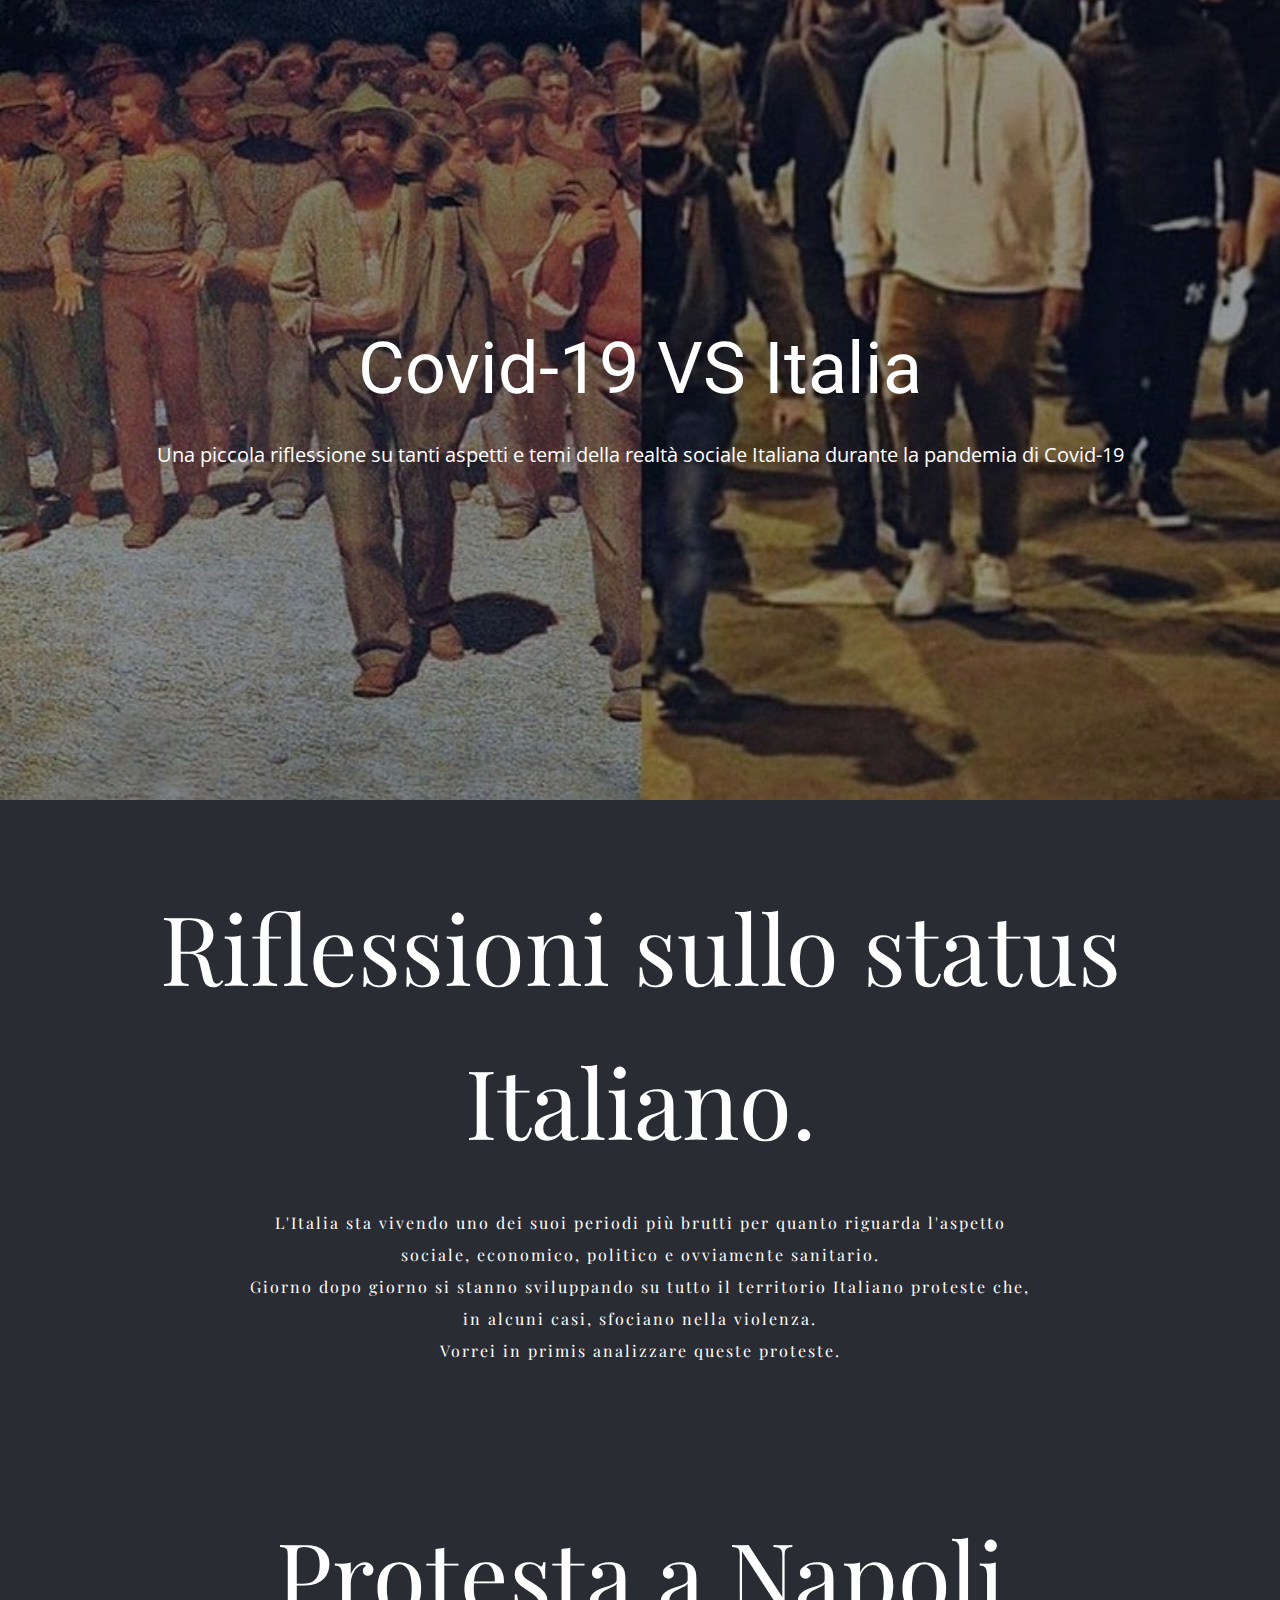
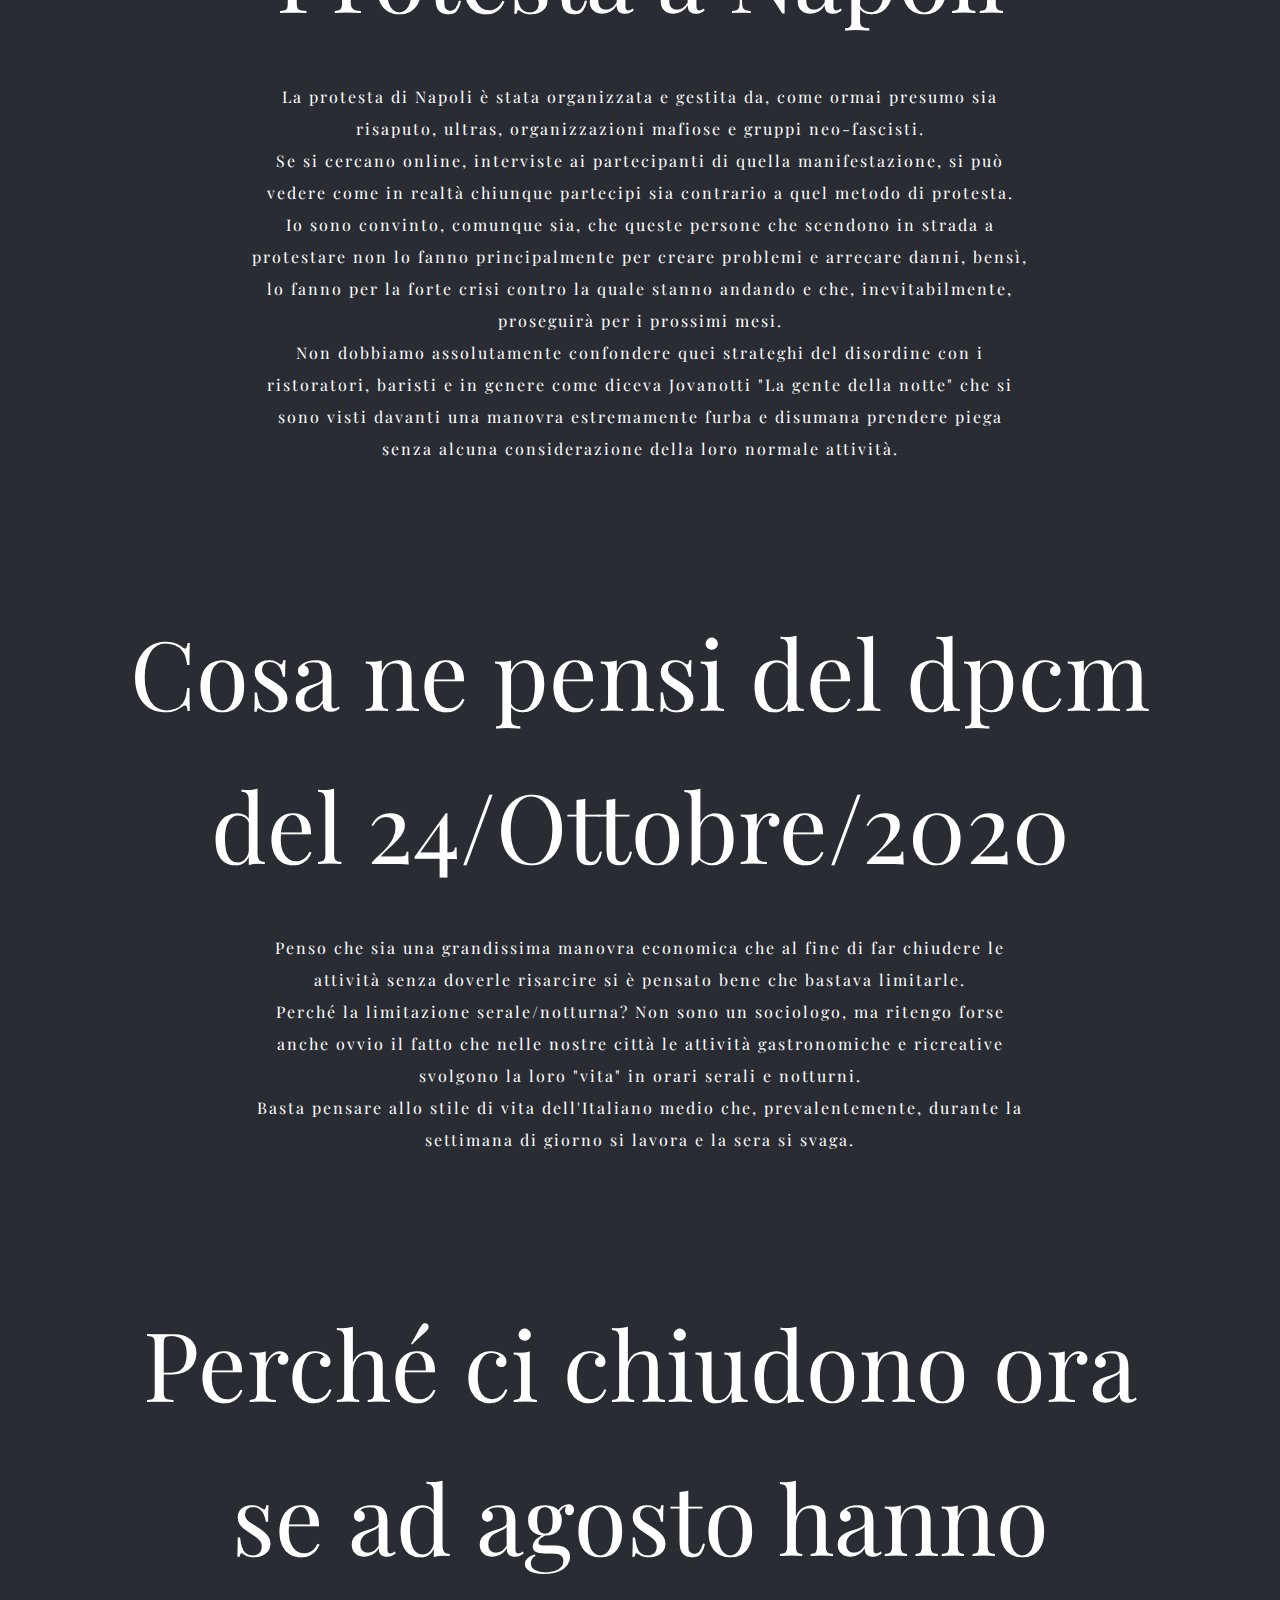
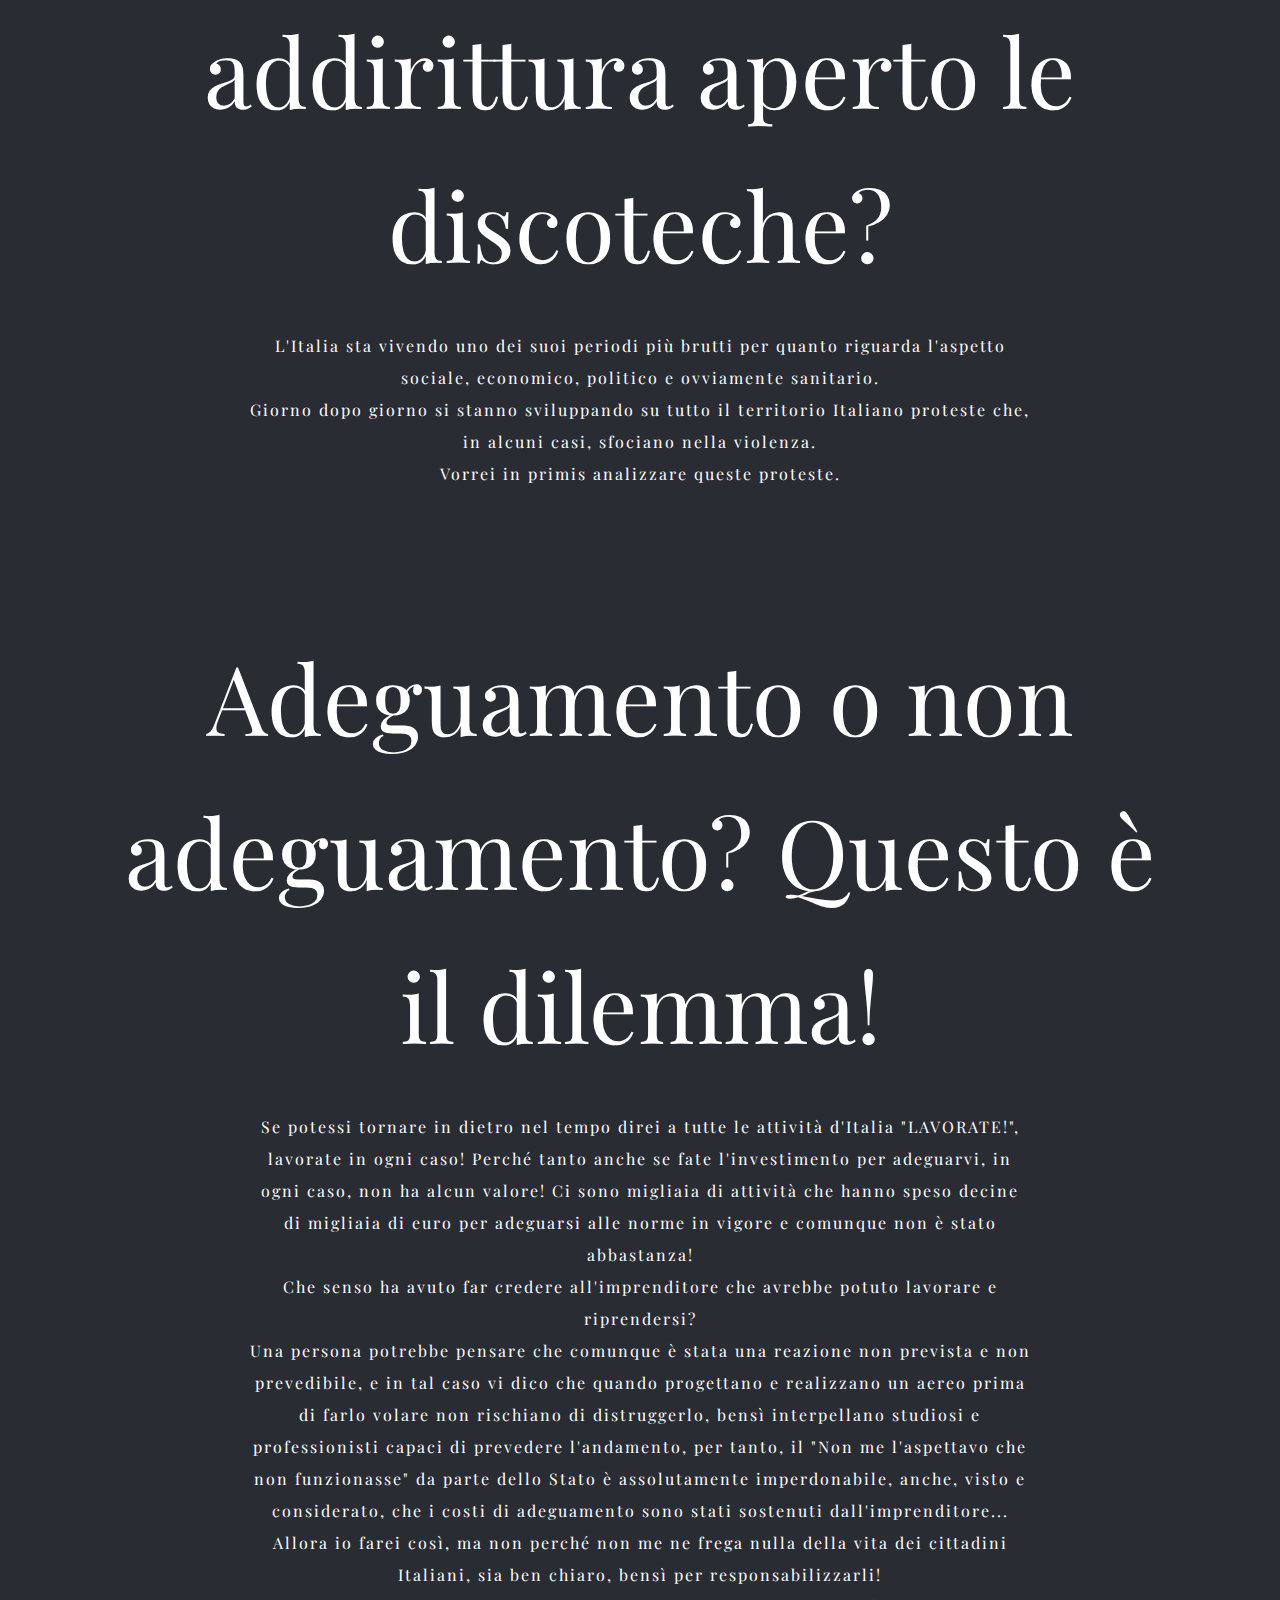
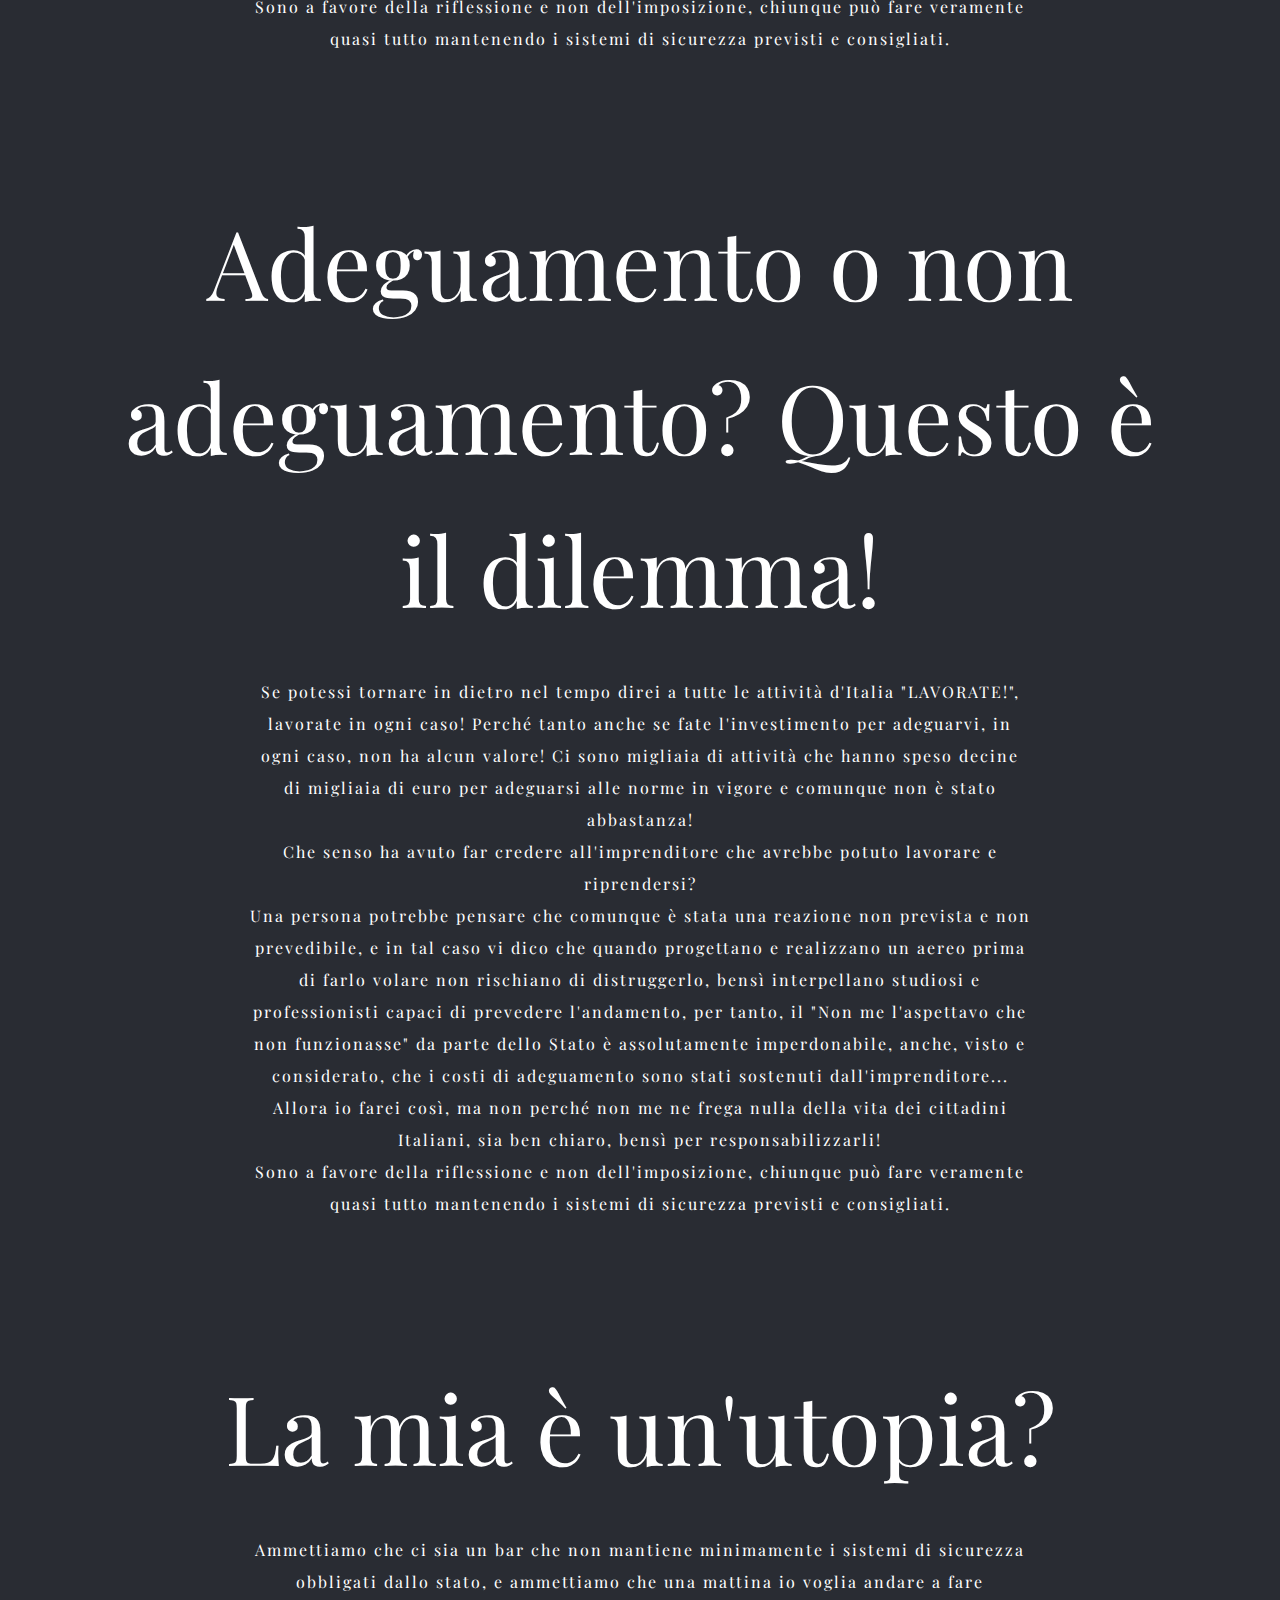
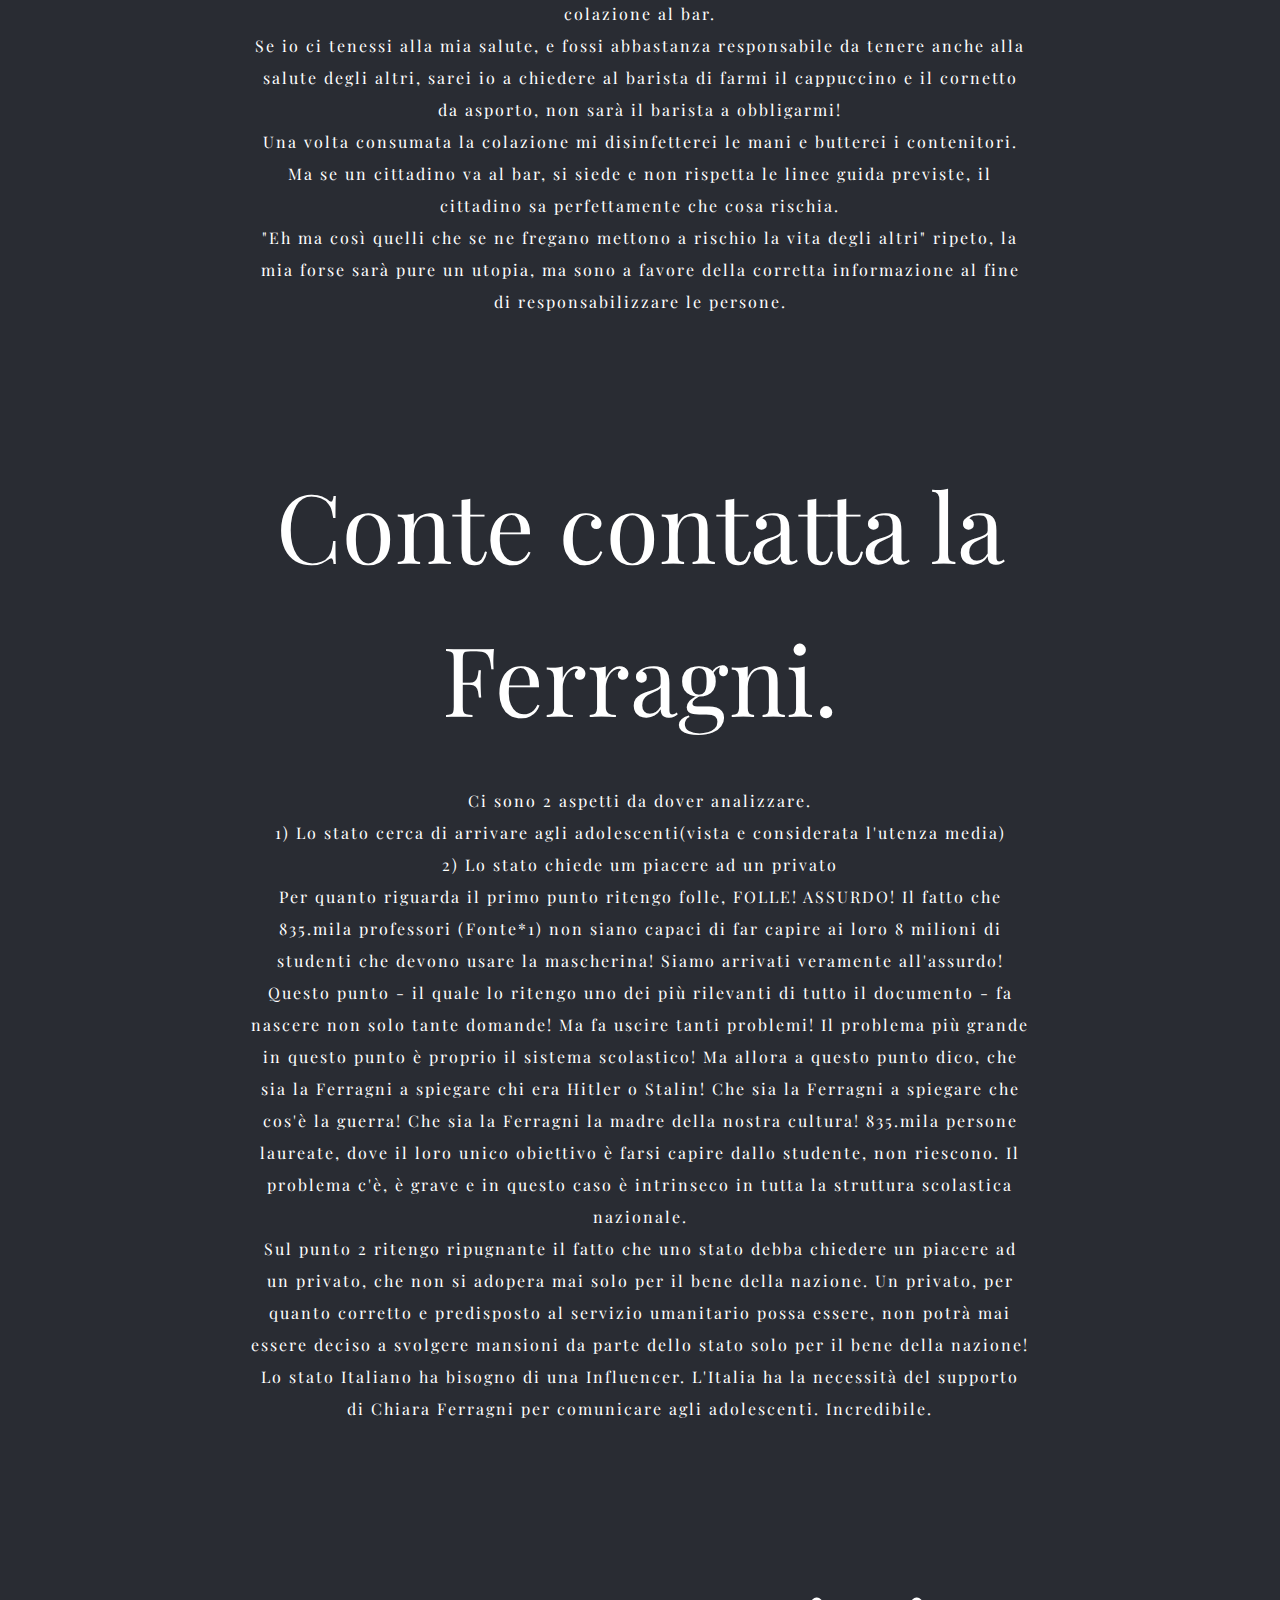
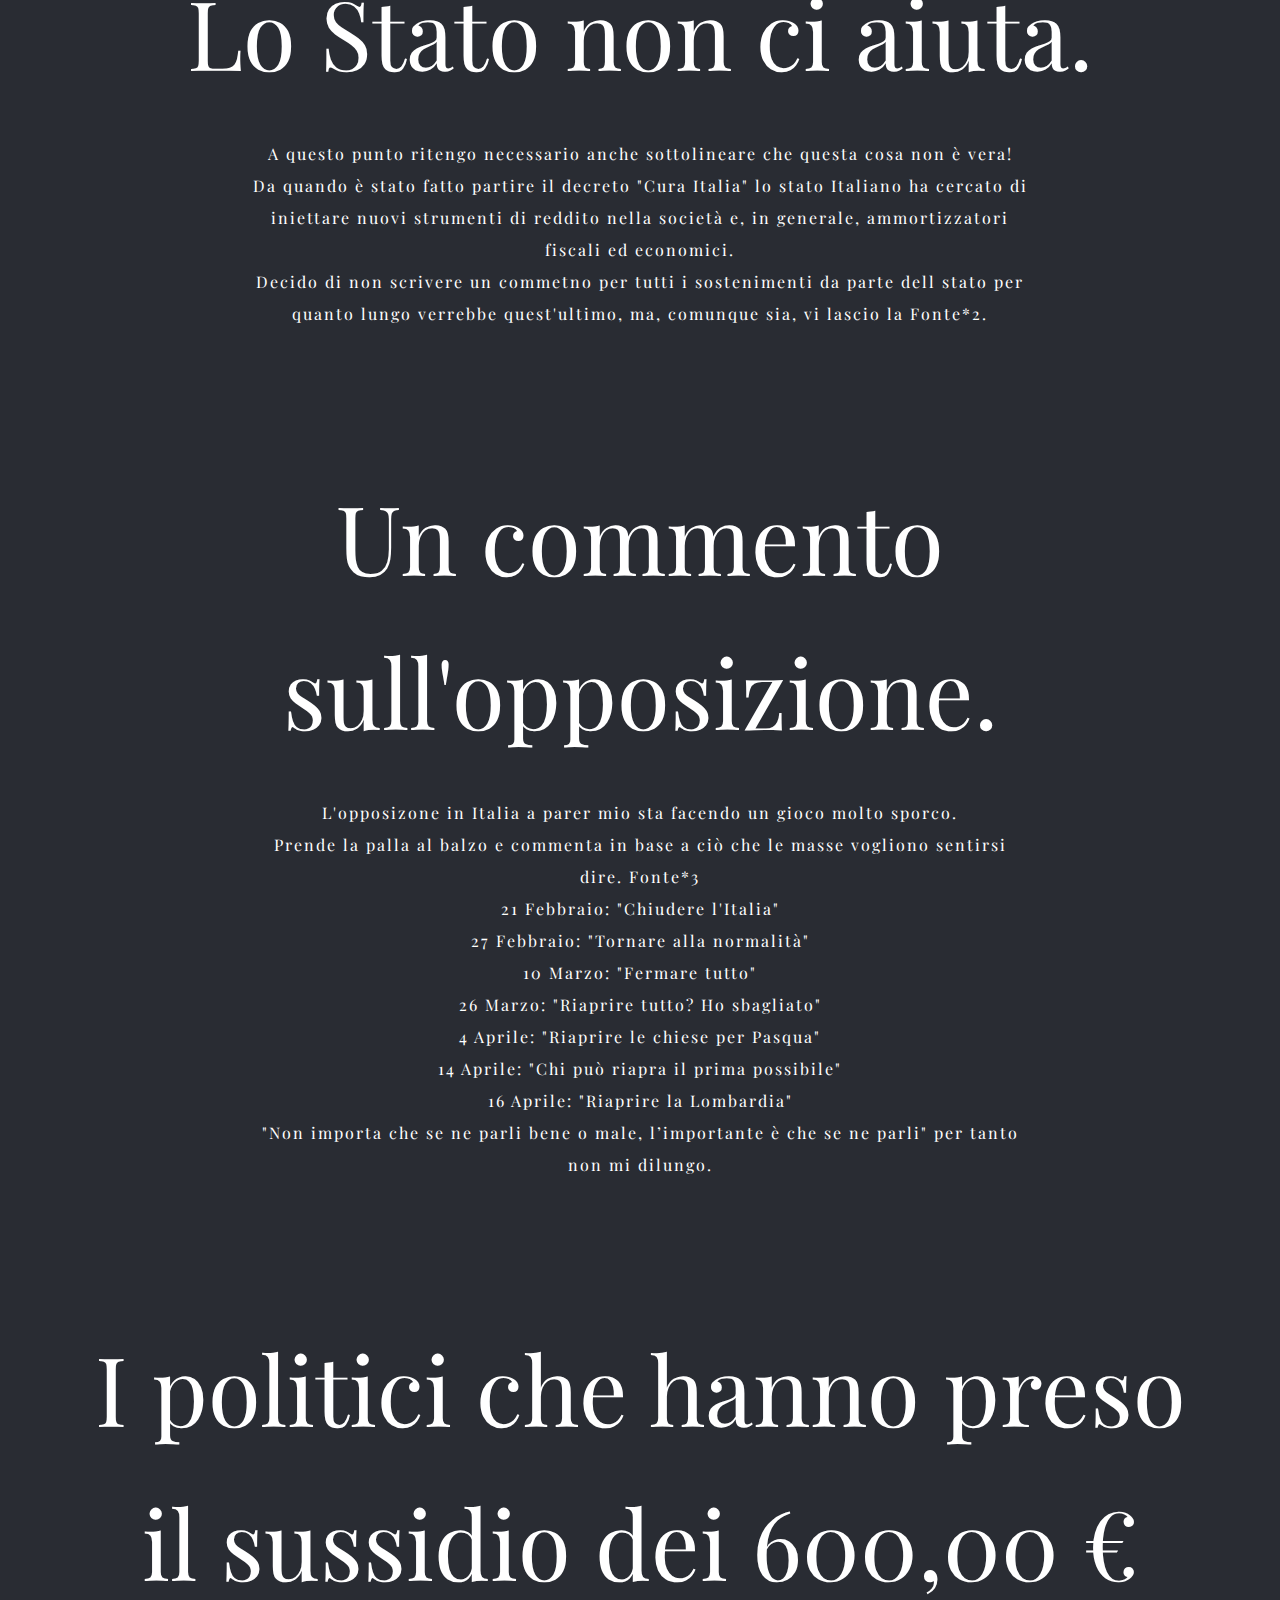
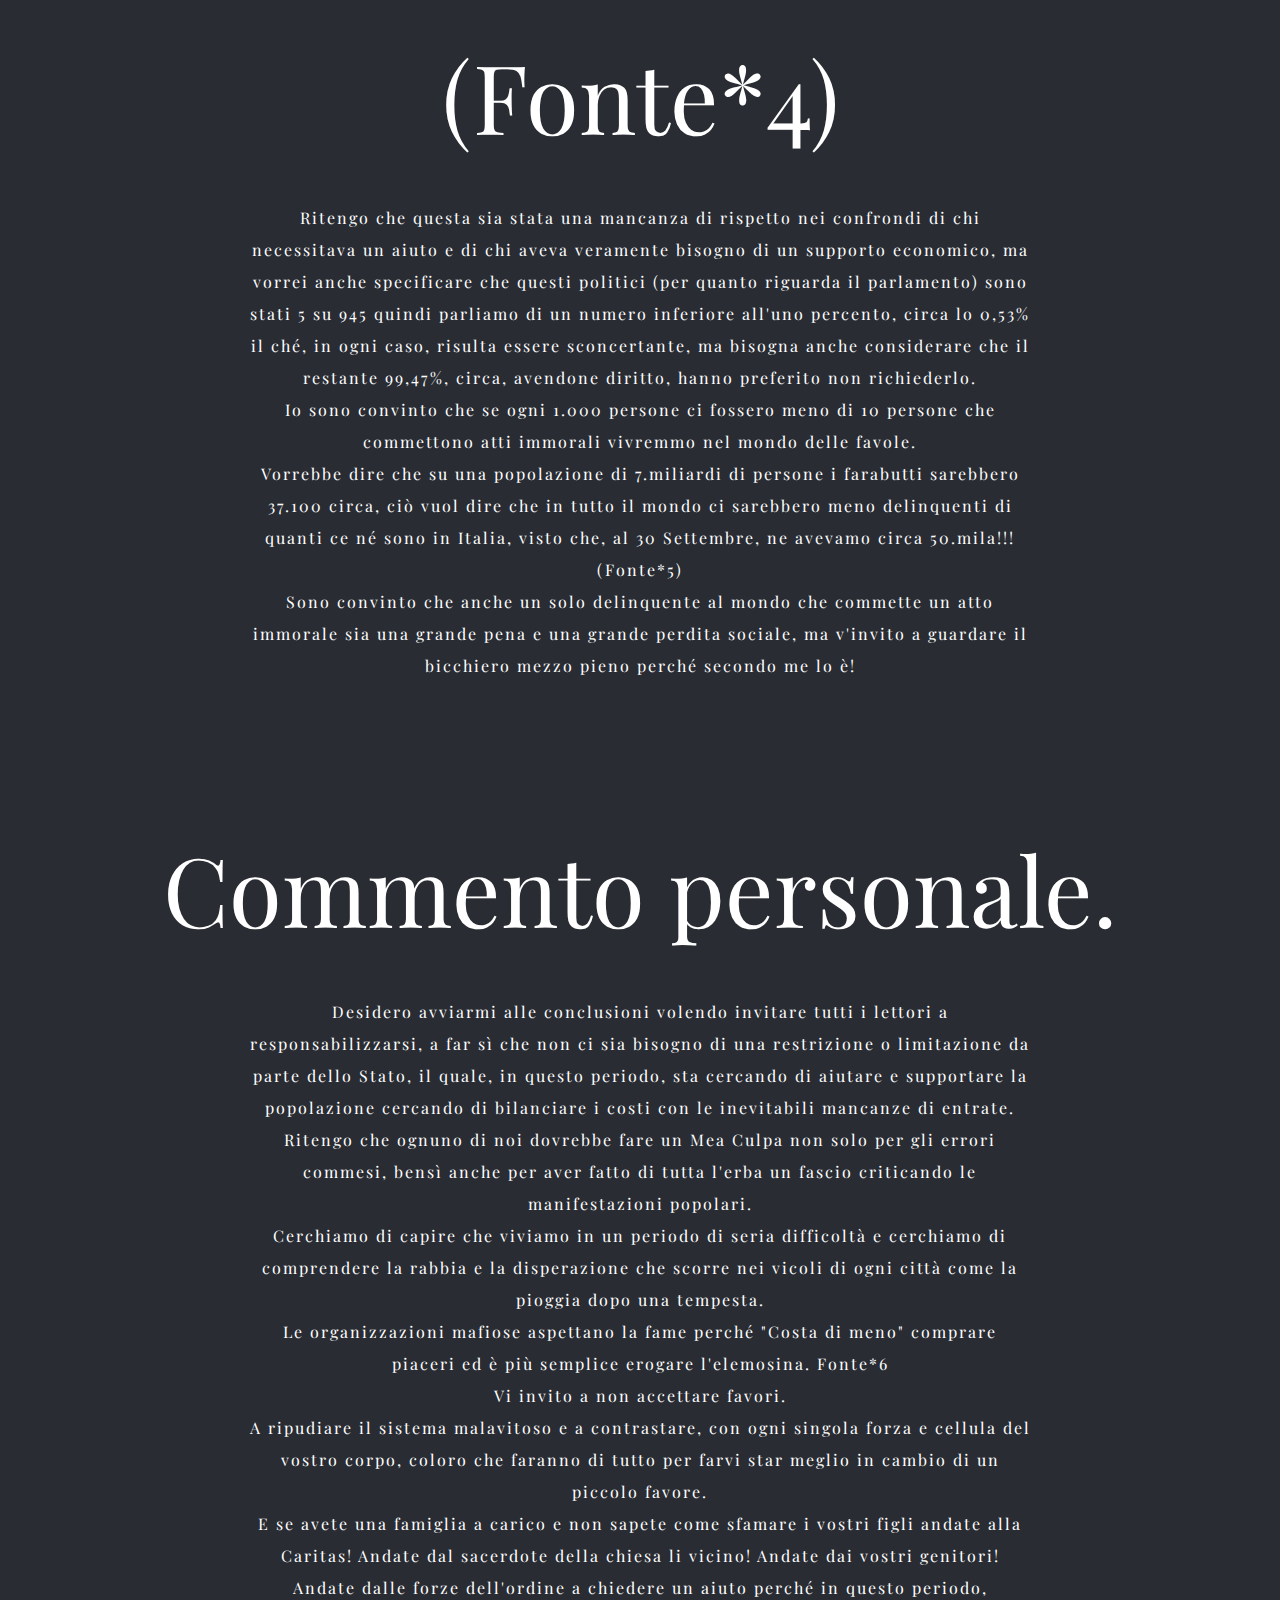
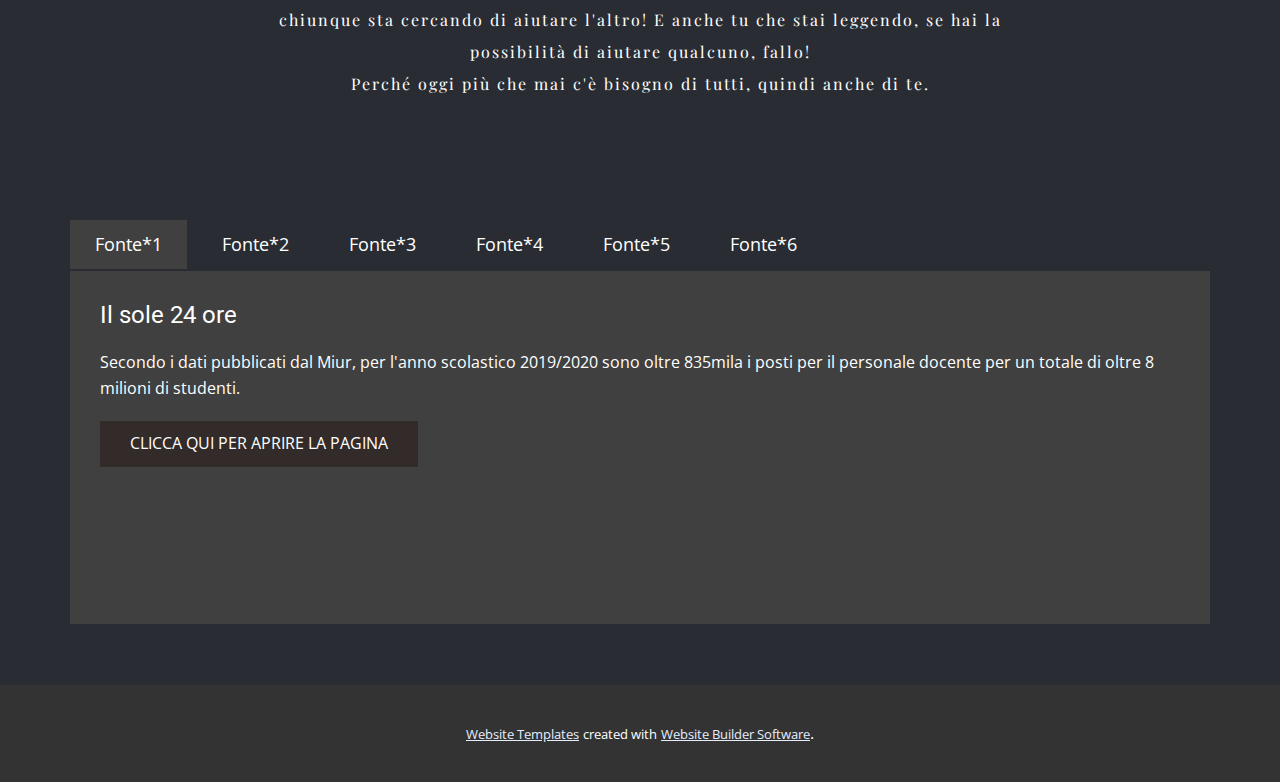
==== Covid-19-vs-Italia.html @ 221c2077 "Add files via upload" ====
<!DOCTYPE html>
<html style="font-size: 16px;">
  <head>
    <meta name="viewport" content="width=device-width, initial-scale=1.0">
    <meta charset="utf-8">
    <meta name="keywords" content="covid-19, covid, coronavirus, de luca, 600€, società, stato, stato italiano, italia, covid italia, covid-19 italia, italia covid, italia covid 19, documento covid, documento covid 19, documento italiano, documento italiano covid, documento covid-19 ita">
    <meta name="description" content="L'Italia sta vivendo uno dei suoi periodi più brutti per quanto riguarda l'aspetto sociale, economico, politico e ovviamente sanitario.
Giorno dopo giorno si stanno sviluppando su tutto il territorio Italiano proteste che, in alcuni casi, sfociano nella violenza.">
    <meta name="page_type" content="np-template-header-footer-from-plugin">
    <title>Covid-19 vs Italia | Piccole riflessioni su temi importanti</title>
    <link rel="stylesheet" href="nicepage.css" media="screen">
<link rel="stylesheet" href="Covid-19-vs-Italia.css" media="screen">
    <script class="u-script" type="text/javascript" src="jquery-1.9.1.min.js" defer=""></script>
    <script class="u-script" type="text/javascript" src="nicepage.js" defer=""></script>
    <meta name="generator" content="Nicepage 2.28.6, nicepage.com">
    <link id="u-theme-google-font" rel="stylesheet" href="https://fonts.googleapis.com/css?family=Roboto:100,100i,300,300i,400,400i,500,500i,700,700i,900,900i|Open+Sans:300,300i,400,400i,600,600i,700,700i,800,800i">
    <link id="u-page-google-font" rel="stylesheet" href="https://fonts.googleapis.com/css?family=Playfair+Display:400,400i,700,700i,900,900i">
    
    
    
    
    
    
    
    
    
    
    
    
    
    
    
    <script type="application/ld+json">{
		"@context": "http://schema.org",
		"@type": "Organization",
		"name": "",
		"url": "index.html"
}</script>
    <meta property="og:title" content="Covid-19 vs Italia | Piccole riflessioni su temi importanti">
    <meta property="og:type" content="website">
    <meta property="og:description" content="L'Italia sta vivendo uno dei suoi periodi più brutti per quanto riguarda l'aspetto sociale, economico, politico e ovviamente sanitario.
Giorno dopo giorno si stanno sviluppando su tutto il territorio Italiano proteste che, in alcuni casi, sfociano nella violenza.">
    <meta name="theme-color" content="#0052f2">
    <link rel="canonical" href="index.html">
    <meta property="og:url" content="index.html">
  </head>
  <body class="u-body">
    <section class="u-align-center u-clearfix u-image u-shading u-section-1" src="" id="sec-de4f">
      <div class="u-clearfix u-sheet u-valign-middle u-sheet-1">
        <h1 class="u-text u-text-default u-title u-text-1">Covid-19 VS Italia</h1>
        <p class="u-large-text u-text u-text-default u-text-variant u-text-2">Una piccola riflessione su tanti aspetti e temi della realtà sociale Italiana durante la pandemia di Covid-19<br>
        </p>
      </div>
    </section>
    <section class="u-align-center u-clearfix u-palette-1-dark-3 u-section-2" id="carousel_9035">
      <div class="u-clearfix u-sheet u-valign-middle u-sheet-1">
        <blockquote class="u-border-none u-custom-font u-font-playfair-display u-text u-text-default u-text-1">Riflessioni sullo status Italiano.</blockquote>
        <p class="u-custom-font u-font-playfair-display u-text u-text-2">L'Italia sta vivendo uno dei suoi periodi più brutti per quanto riguarda l'aspetto sociale, economico, politico e ovviamente sanitario. <br>Giorno dopo giorno si stanno sviluppando su tutto il territorio Italiano proteste che, in alcuni casi, sfociano nella violenza. <br>Vorrei in primis analizzare queste proteste.
        </p>
      </div>
    </section>
    <section class="u-align-center u-clearfix u-palette-1-dark-3 u-section-3" id="carousel_cbd3">
      <div class="u-clearfix u-sheet u-valign-middle u-sheet-1">
        <blockquote class="u-border-none u-custom-font u-font-playfair-display u-text u-text-default u-text-1">Protesta a Napoli</blockquote>
        <p class="u-custom-font u-font-playfair-display u-text u-text-2">La protesta di Napoli è stata organizzata e gestita da, come ormai presumo sia risaputo, ultras, organizzazioni mafiose e gruppi neo-fascisti. <br>Se si cercano online, interviste ai partecipanti di quella manifestazione, si può vedere come in realtà chiunque partecipi sia contrario a quel metodo di protesta. <br>Io sono convinto, comunque sia, che queste persone che scendono in strada a protestare non lo fanno principalmente per creare problemi e arrecare danni, bensì, lo fanno per la forte crisi contro la quale stanno andando e che, inevitabilmente, proseguirà per i prossimi mesi. <br>Non dobbiamo assolutamente confondere quei strateghi del disordine con i ristoratori, baristi e in genere come diceva Jovanotti "La gente della notte" che si sono visti davanti una manovra estremamente furba e disumana prendere piega senza alcuna considerazione della loro normale attività.
        </p>
      </div>
    </section>
    <section class="u-align-center u-clearfix u-palette-1-dark-3 u-section-4" id="carousel_7990">
      <div class="u-clearfix u-sheet u-valign-middle u-sheet-1">
        <blockquote class="u-border-none u-custom-font u-font-playfair-display u-text u-text-default u-text-1">Cosa ne pensi del dpcm del 24/Ottobre/2020</blockquote>
        <p class="u-custom-font u-font-playfair-display u-text u-text-2">Penso che sia una grandissima manovra economica che al fine di far chiudere le attività senza doverle risarcire si è pensato bene che bastava limitarle. <br>Perché la limitazione serale/notturna? Non sono un sociologo, ma ritengo forse anche ovvio il fatto che nelle nostre città le attività gastronomiche e ricreative svolgono la loro "vita" in orari serali e notturni. <br>Basta pensare allo stile di vita dell'Italiano medio che, prevalentemente, durante la settimana di giorno si lavora e la sera si svaga.
        </p>
      </div>
    </section>
    <section class="u-align-center u-clearfix u-palette-1-dark-3 u-section-5" id="carousel_537c">
      <div class="u-clearfix u-sheet u-valign-middle u-sheet-1">
        <blockquote class="u-border-none u-custom-font u-font-playfair-display u-text u-text-default u-text-1">Perché ci chiudono ora se ad agosto hanno addirittura aperto le discoteche?</blockquote>
        <p class="u-custom-font u-font-playfair-display u-text u-text-2">L'Italia sta vivendo uno dei suoi periodi più brutti per quanto riguarda l'aspetto sociale, economico, politico e ovviamente sanitario. <br>Giorno dopo giorno si stanno sviluppando su tutto il territorio Italiano proteste che, in alcuni casi, sfociano nella violenza. <br>Vorrei in primis analizzare queste proteste.
        </p>
      </div>
    </section>
    <section class="u-align-center u-clearfix u-palette-1-dark-3 u-section-6" id="carousel_a5c9">
      <div class="u-clearfix u-sheet u-valign-middle u-sheet-1">
        <blockquote class="u-border-none u-custom-font u-font-playfair-display u-text u-text-default u-text-1">Adeguamento o non adeguamento? Questo è il dilemma!</blockquote>
        <p class="u-custom-font u-font-playfair-display u-text u-text-2">Se potessi tornare in dietro nel tempo direi a tutte le attività d'Italia "LAVORATE!", lavorate in ogni caso! Perché tanto anche se fate l'investimento per adeguarvi, in ogni caso, non ha alcun valore! Ci sono migliaia di attività che hanno speso decine di migliaia di euro per adeguarsi alle norme in vigore e comunque non è stato abbastanza! <br>Che senso ha avuto far credere all'imprenditore che avrebbe potuto lavorare e riprendersi? <br>Una persona potrebbe pensare che comunque è stata una reazione non prevista e non prevedibile, e in tal caso vi dico che quando progettano e realizzano un aereo prima di farlo volare non rischiano di distruggerlo, bensì interpellano studiosi e professionisti capaci di prevedere l'andamento, per tanto, il "Non me l'aspettavo che non funzionasse" da parte dello Stato è assolutamente imperdonabile, anche, visto e considerato, che i costi di adeguamento sono stati sostenuti dall'imprenditore... <br>Allora io farei così, ma non perché non me ne frega nulla della vita dei cittadini Italiani, sia ben chiaro, bensì per responsabilizzarli! <br>Sono a favore della riflessione e non dell'imposizione, chiunque può fare veramente quasi tutto mantenendo i sistemi di sicurezza previsti e consigliati.
        </p>
      </div>
    </section>
    <section class="u-align-center u-clearfix u-palette-1-dark-3 u-section-7" id="carousel_2989">
      <div class="u-clearfix u-sheet u-valign-middle u-sheet-1">
        <blockquote class="u-border-none u-custom-font u-font-playfair-display u-text u-text-default u-text-1">Adeguamento o non adeguamento? Questo è il dilemma!</blockquote>
        <p class="u-custom-font u-font-playfair-display u-text u-text-2">Se potessi tornare in dietro nel tempo direi a tutte le attività d'Italia "LAVORATE!", lavorate in ogni caso! Perché tanto anche se fate l'investimento per adeguarvi, in ogni caso, non ha alcun valore! Ci sono migliaia di attività che hanno speso decine di migliaia di euro per adeguarsi alle norme in vigore e comunque non è stato abbastanza! <br>Che senso ha avuto far credere all'imprenditore che avrebbe potuto lavorare e riprendersi? <br>Una persona potrebbe pensare che comunque è stata una reazione non prevista e non prevedibile, e in tal caso vi dico che quando progettano e realizzano un aereo prima di farlo volare non rischiano di distruggerlo, bensì interpellano studiosi e professionisti capaci di prevedere l'andamento, per tanto, il "Non me l'aspettavo che non funzionasse" da parte dello Stato è assolutamente imperdonabile, anche, visto e considerato, che i costi di adeguamento sono stati sostenuti dall'imprenditore... <br>Allora io farei così, ma non perché non me ne frega nulla della vita dei cittadini Italiani, sia ben chiaro, bensì per responsabilizzarli! <br>Sono a favore della riflessione e non dell'imposizione, chiunque può fare veramente quasi tutto mantenendo i sistemi di sicurezza previsti e consigliati.
        </p>
      </div>
    </section>
    <section class="u-align-center u-clearfix u-palette-1-dark-3 u-section-8" id="carousel_55fd">
      <div class="u-clearfix u-sheet u-valign-middle u-sheet-1">
        <blockquote class="u-border-none u-custom-font u-font-playfair-display u-text u-text-default u-text-1">La mia è un'utopia?</blockquote>
        <p class="u-custom-font u-font-playfair-display u-text u-text-2">Ammettiamo che ci sia un bar che non mantiene minimamente i sistemi di sicurezza obbligati dallo stato, e ammettiamo che una mattina io voglia andare a fare colazione al bar. <br>Se io ci tenessi alla mia salute, e fossi abbastanza responsabile da tenere anche alla salute degli altri, sarei io a chiedere al barista di farmi il cappuccino e il cornetto da asporto, non sarà il barista a obbligarmi! <br>Una volta consumata la colazione mi disinfetterei le mani e butterei i contenitori. <br>Ma se un cittadino va al bar, si siede e non rispetta le linee guida previste, il cittadino sa perfettamente che cosa rischia. <br>"Eh ma così quelli che se ne fregano mettono a rischio la vita degli altri" ripeto, la mia forse sarà pure un utopia, ma sono a favore della corretta informazione al fine di responsabilizzare le persone.
        </p>
      </div>
    </section>
    <section class="u-align-center u-clearfix u-palette-1-dark-3 u-section-9" id="carousel_d070">
      <div class="u-clearfix u-sheet u-valign-middle u-sheet-1">
        <blockquote class="u-border-none u-custom-font u-font-playfair-display u-text u-text-default u-text-1">Conte contatta la Ferragni.</blockquote>
        <p class="u-custom-font u-font-playfair-display u-text u-text-2">Ci sono 2 aspetti da dover analizzare. <br>1) Lo stato cerca di arrivare agli adolescenti(vista e considerata l'utenza media) <br>2) Lo stato chiede um piacere ad un privato <br>Per quanto riguarda il primo punto ritengo folle, FOLLE! ASSURDO! Il fatto che 835.mila professori (Fonte*1) non siano capaci di far capire ai loro 8 milioni di studenti che devono usare la mascherina! Siamo arrivati veramente all'assurdo! Questo punto - il quale lo ritengo uno dei più rilevanti di tutto il documento - fa nascere non solo tante domande! Ma fa uscire tanti problemi! Il problema più grande in questo punto è proprio il sistema scolastico! Ma allora a questo punto dico, che sia la Ferragni a spiegare chi era Hitler o Stalin! Che sia la Ferragni a spiegare che cos'è la guerra! Che sia la Ferragni la madre della nostra cultura! 835.mila persone laureate, dove il loro unico obiettivo è farsi capire dallo studente, non riescono. Il problema c'è, è grave e in questo caso è intrinseco in tutta la struttura scolastica nazionale. <br>Sul punto 2 ritengo ripugnante il fatto che uno stato debba chiedere un piacere ad un privato, che non si adopera mai solo per il bene della nazione. Un privato, per quanto corretto e predisposto al servizio umanitario possa essere, non potrà mai essere deciso a svolgere mansioni da parte dello stato solo per il bene della nazione! Lo stato Italiano ha bisogno di una Influencer. L'Italia ha la necessità del supporto di Chiara Ferragni per comunicare agli adolescenti. Incredibile.
        </p>
      </div>
    </section>
    <section class="u-align-center u-clearfix u-palette-1-dark-3 u-section-10" id="carousel_55f5">
      <div class="u-clearfix u-sheet u-valign-middle u-sheet-1">
        <blockquote class="u-border-none u-custom-font u-font-playfair-display u-text u-text-default u-text-1">Lo Stato non ci aiuta.</blockquote>
        <p class="u-custom-font u-font-playfair-display u-text u-text-2">A questo punto ritengo necessario anche sottolineare che questa cosa non è vera! <br>Da quando è stato fatto partire il decreto "Cura Italia" lo stato Italiano ha cercato di iniettare nuovi strumenti di reddito nella società e, in generale, ammortizzatori fiscali ed economici. <br>Decido di non scrivere un commetno per tutti i sostenimenti da parte dell stato per quanto lungo verrebbe quest'ultimo, ma, comunque sia, vi lascio la Fonte*2.
        </p>
      </div>
    </section>
    <section class="u-align-center u-clearfix u-palette-1-dark-3 u-section-11" id="carousel_1a1d">
      <div class="u-clearfix u-sheet u-valign-middle u-sheet-1">
        <blockquote class="u-border-none u-custom-font u-font-playfair-display u-text u-text-default u-text-1">Un commento sull'opposizione.</blockquote>
        <p class="u-custom-font u-font-playfair-display u-text u-text-2">L'opposizone in Italia a parer mio sta facendo un gioco molto sporco. <br>Prende la palla al balzo e commenta in base a ciò che le masse vogliono sentirsi dire. Fonte*3 <br>21 Febbraio: "Chiudere l'Italia" <br>27 Febbraio: "Tornare alla normalità" <br>10 Marzo: "Fermare tutto" <br>26 Marzo: "Riaprire tutto? Ho sbagliato" <br>4 Aprile: "Riaprire le chiese per Pasqua" <br>14 Aprile: "Chi può riapra il prima possibile" <br>16 Aprile: "Riaprire la Lombardia" <br>"Non importa che se ne parli bene o male, l’importante è che se ne parli" per tanto non mi dilungo.
        </p>
      </div>
    </section>
    <section class="u-align-center u-clearfix u-palette-1-dark-3 u-section-12" id="carousel_e9e5">
      <div class="u-clearfix u-sheet u-valign-middle u-sheet-1">
        <blockquote class="u-border-none u-custom-font u-font-playfair-display u-text u-text-default u-text-1">I politici che hanno preso il sussidio dei 600,00 € (Fonte*4)</blockquote>
        <p class="u-custom-font u-font-playfair-display u-text u-text-2">Ritengo che questa sia stata una mancanza di rispetto nei confrondi di chi necessitava un aiuto e di chi aveva veramente bisogno di un supporto economico, ma vorrei anche specificare che questi politici (per quanto riguarda il parlamento) sono stati 5 su 945 quindi parliamo di un numero inferiore all'uno percento, circa lo 0,53% il ché, in ogni caso, risulta essere sconcertante, ma bisogna anche considerare che il restante 99,47%, circa, avendone diritto, hanno preferito non richiederlo. <br>Io sono convinto che se ogni 1.000 persone ci fossero meno di 10 persone che commettono atti immorali vivremmo nel mondo delle favole. <br>Vorrebbe dire che su una popolazione di 7.miliardi di persone i farabutti sarebbero 37.100 circa, ciò vuol dire che in tutto il mondo ci sarebbero meno delinquenti di quanti ce né sono in Italia, visto che, al 30 Settembre, ne avevamo circa 50.mila!!! (Fonte*5) <br>Sono convinto che anche un solo delinquente al mondo che commette un atto immorale sia una grande pena e una grande perdita sociale, ma v'invito a guardare il bicchiero mezzo pieno perché secondo me lo è!
        </p>
      </div>
    </section>
    <section class="u-align-center u-clearfix u-palette-1-dark-3 u-section-13" id="carousel_4555">
      <div class="u-clearfix u-sheet u-valign-middle u-sheet-1">
        <blockquote class="u-border-none u-custom-font u-font-playfair-display u-text u-text-default u-text-1">Commento personale.</blockquote>
        <p class="u-custom-font u-font-playfair-display u-text u-text-2">Desidero avviarmi alle conclusioni volendo invitare tutti i lettori a responsabilizzarsi, a far sì che non ci sia bisogno di una restrizione o limitazione da parte dello Stato, il quale, in questo periodo, sta cercando di aiutare e supportare la popolazione cercando di bilanciare i costi con le inevitabili mancanze di entrate. <br>Ritengo che ognuno di noi dovrebbe fare un Mea Culpa non solo per gli errori commesi, bensì anche per aver fatto di tutta l'erba un fascio criticando le manifestazioni popolari. <br>Cerchiamo di capire che viviamo in un periodo di seria difficoltà e cerchiamo di comprendere la rabbia e la disperazione che scorre nei vicoli di ogni città come la pioggia dopo una tempesta. <br>Le organizzazioni mafiose aspettano la fame perché "Costa di meno" comprare piaceri ed è più semplice erogare l'elemosina. Fonte*6 <br>Vi invito a non accettare favori. <br>A ripudiare il sistema malavitoso e a contrastare, con ogni singola forza e cellula del vostro corpo, coloro che faranno di tutto per farvi star meglio in cambio di un piccolo favore. <br>E se avete una famiglia a carico e non sapete come sfamare i vostri figli andate alla Caritas! Andate dal sacerdote della chiesa li vicino! Andate dai vostri genitori! Andate dalle forze dell'ordine a chiedere un aiuto perché in questo periodo, chiunque sta cercando di aiutare l'altro! E anche tu che stai leggendo, se hai la possibilità di aiutare qualcuno, fallo! <br>Perché oggi più che mai c'è bisogno di tutti, quindi anche di te.
        </p>
      </div>
    </section>
    <section class="u-align-center u-clearfix u-palette-1-dark-3 u-section-14" id="carousel_548c">
      <div class="u-clearfix u-sheet u-valign-middle u-sheet-1">
        <div class="u-expanded-width u-tabs u-tabs-1">
          <ul class="u-border-2 u-border-palette-1-base u-spacing-10 u-tab-list u-unstyled" role="tablist">
            <li class="u-tab-item" role="presentation">
              <a class="active u-active-grey-75 u-button-style u-tab-link u-text-active-white u-tab-link-1" id="link-tab-0da5" href="#tab-0da5" role="tab" aria-controls="tab-0da5" aria-selected="true">Fonte*1</a>
            </li>
            <li class="u-tab-item" role="presentation">
              <a class="u-active-grey-75 u-button-style u-tab-link u-text-active-white u-tab-link-2" id="link-tab-14b7" href="#tab-14b7" role="tab" aria-controls="tab-14b7" aria-selected="false">Fonte*2</a>
            </li>
            <li class="u-tab-item" role="presentation">
              <a class="u-active-grey-75 u-button-style u-tab-link u-text-active-white u-tab-link-3" id="link-tab-2917" href="#tab-2917" role="tab" aria-controls="tab-2917" aria-selected="false">Fonte*3</a>
            </li>
            <li class="u-tab-item" role="presentation">
              <a class="u-active-grey-75 u-button-style u-tab-link u-text-active-white u-tab-link-4" id="tab-eb12" href="#link-tab-eb12" role="tab" aria-controls="link-tab-eb12" aria-selected="false">Fonte*4</a>
            </li>
            <li class="u-tab-item" role="presentation">
              <a class="u-active-grey-75 u-button-style u-tab-link u-text-active-white u-tab-link-5" id="tab-e6bd" href="#link-tab-e6bd" role="tab" aria-controls="link-tab-e6bd" aria-selected="false">Fonte*5</a>
            </li>
            <li class="u-tab-item" role="presentation">
              <a class="u-active-grey-75 u-button-style u-tab-link u-text-active-white u-tab-link-6" id="tab-d6cb" href="#link-tab-d6cb" role="tab" aria-controls="link-tab-d6cb" aria-selected="false">Fonte*6</a>
            </li>
          </ul>
          <div class="u-tab-content">
            <div class="u-container-style u-grey-75 u-tab-active u-tab-pane" id="tab-0da5" role="tabpanel" aria-labelledby="link-tab-0da5">
              <div class="u-container-layout u-container-layout-1">
                <h4 class="u-text u-text-default u-text-1">Il sole 24 ore</h4>
                <p class="u-text u-text-default u-text-2">Secondo i dati pubblicati dal Miur, per l'anno scolastico 2019/2020 sono oltre 835mila i posti per il personale docente per un totale di oltre 8 milioni di studenti.</p>
                <a href="http://scuola24.ilsole24ore.com/art/scuola/2019-10-07/il-miur-insegnanti-in-italia-oltre-800mila-posti-cattedra-170353.php?uuid=ACJ9Wnp#:~:text=Secondo%20i%20dati%20pubblicati%20dal,oltre%208%20milioni%20di%20studenti." class="u-btn u-button-style u-palette-2-dark-3 u-btn-1" target="_blank">CLICCA QUI PER APRIRE LA PAGINA</a>
              </div>
            </div>
            <div class="u-align-left u-container-style u-grey-75 u-tab-pane" id="tab-14b7" role="tabpanel" aria-labelledby="link-tab-14b7">
              <div class="u-container-layout u-container-layout-2">
                <h4 class="u-text u-text-default u-text-3">Il Mef</h4>
                <p class="u-text u-text-default u-text-4">Per fronteggiare l’emergenza Covid-19, il Governo ha introdotto, a partire dal Decreto “Cura Italia”, una serie di misure a favore delle famiglie italiane, successivamente rafforzate e prolungate con il Decreto Rilancio e il Decreto Agosto.</p>
                <a href="https://www.mef.gov.it/covid-19/Le-misure-del-Governo-a-sostegno-delle-famiglie-italiane/" class="u-btn u-button-style u-palette-2-dark-3 u-btn-2" target="_blank">CLICCA QUI PER APRIRE LA PAGINA</a>
              </div>
            </div>
            <div class="u-container-style u-grey-75 u-tab-pane" id="tab-2917" role="tabpanel" aria-labelledby="link-tab-2917">
              <div class="u-container-layout u-container-layout-3">
                <h4 class="u-text u-text-default u-text-5">La Repubblica</h4>
                <p class="u-text u-text-default u-text-6">"Chiudere tutto, anzi no". Salvini e il Covid 19, la confusione del leader leghista sulla gestione dell'epidemia </p>
                <a href="https://www.repubblica.it/politica/2020/04/16/news/salvini_e_i_cambi_di_rotta_sulle_aperture_attivita_-254162048/" class="u-btn u-button-style u-palette-2-dark-3 u-btn-3" target="_blank">CLICCA QUI PER APRIRE LA PAGINA</a>
              </div>
            </div>
            <div class="u-container-style u-grey-75 u-tab-pane" id="link-tab-eb12" role="tabpanel" aria-labelledby="tab-eb12">
              <div class="u-container-layout u-container-layout-4">
                <h4 class="u-text u-text-default u-text-7">Il fatto quotidiano</h4>
                <p class="u-text u-text-default u-text-8">Bonus 600 euro, fuori i nomi dei politici che lo hanno chiesto – Firma la petizione del Fatto Quotidiano.</p>
                <a href="https://www.ilfattoquotidiano.it/2020/08/11/il-diritto-dovere-della-verita/5896520/" class="u-btn u-button-style u-palette-2-dark-3 u-btn-4" target="_blank">CLICCA QUI PER APRIRE LA PAGINA</a>
              </div>
            </div>
            <div class="u-container-style u-grey-75 u-tab-pane" id="link-tab-e6bd" role="tabpanel" aria-labelledby="tab-e6bd">
              <div class="u-container-layout u-container-layout-5">
                <h4 class="u-text u-text-default u-text-9" spellcheck="false">Ristretti</h4>
                <h4 class="u-text u-text-default u-text-10">Statistiche sulla giustizia e il sistema penitenziario</h4>
                <a href="http://www.ristretti.it/commenti/2020/ottobre/pdf/detenuti_settembre.pdf" class="u-btn u-button-style u-palette-2-dark-3 u-btn-5" target="_blank" spellcheck="false">CLICCA QUI PER APRIRE LA PAGINA</a>
              </div>
            </div>
            <div class="u-container-style u-grey-75 u-tab-pane" id="link-tab-d6cb" role="tabpanel" aria-labelledby="tab-d6cb">
              <div class="u-container-layout u-container-layout-6">
                <h4 class="u-text u-text-11" spellcheck="false">La 7</h4>
                <p class="u-text u-text-default u-text-12">Coronavirus, la denuncia di Nicola Gratteri: "Un capo mafia può erogare facilmente elemosina, ...".</p>
                <a href="https://www.youtube.com/watch?v=mDva7mkuylc" class="u-btn u-button-style u-palette-2-dark-3 u-btn-6" target="_blank" spellcheck="false">CLICCA QUI PER APRIRE LA PAGINA</a>
              </div>
            </div>
          </div>
        </div>
      </div>
    </section>
    
    
    
    <section class="u-backlink u-clearfix u-grey-80">
      <a class="u-link" href="https://nicepage.com/website-templates" target="_blank">
        <span>Website Templates</span>
      </a>
      <p class="u-text">
        <span>created with</span>
      </p>
      <a class="u-link" href="https://nicepage.com/" target="_blank">
        <span>Website Builder Software</span>
      </a>. 
    </section>
  </body>
</html>
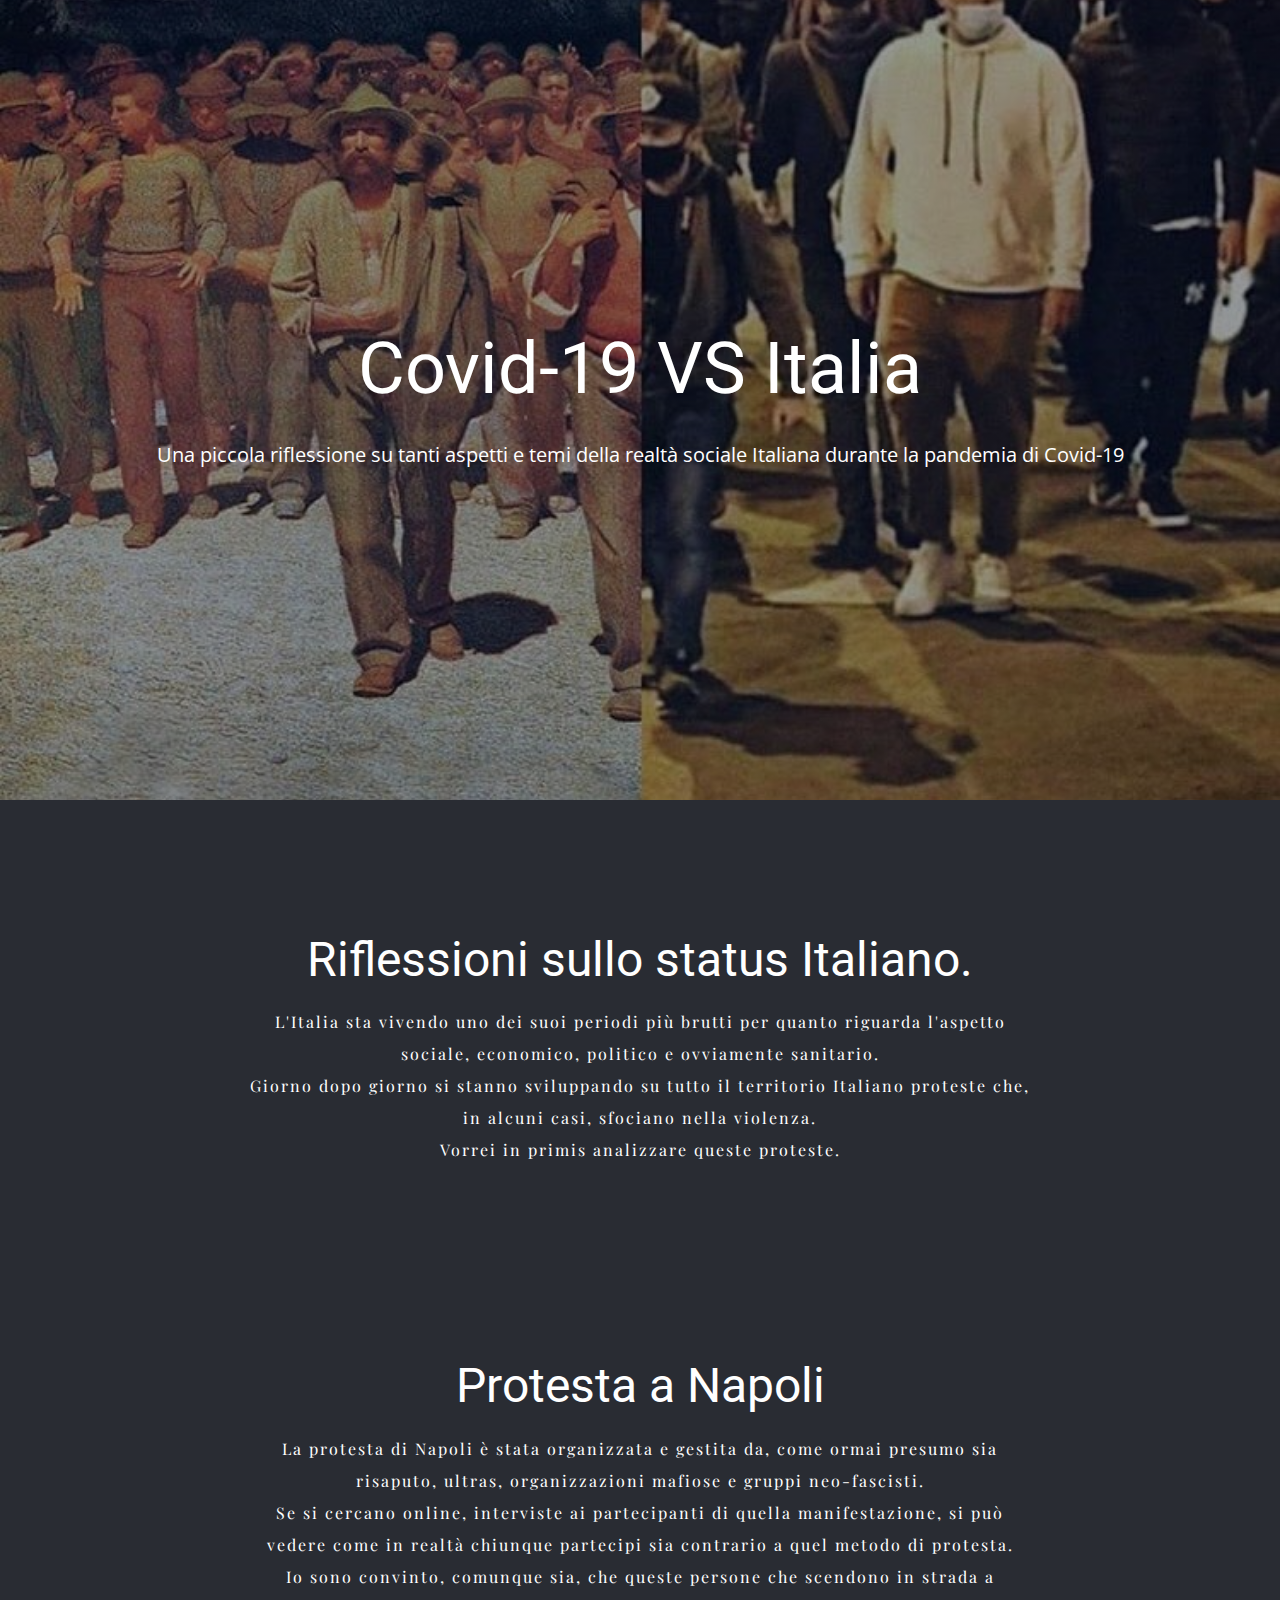
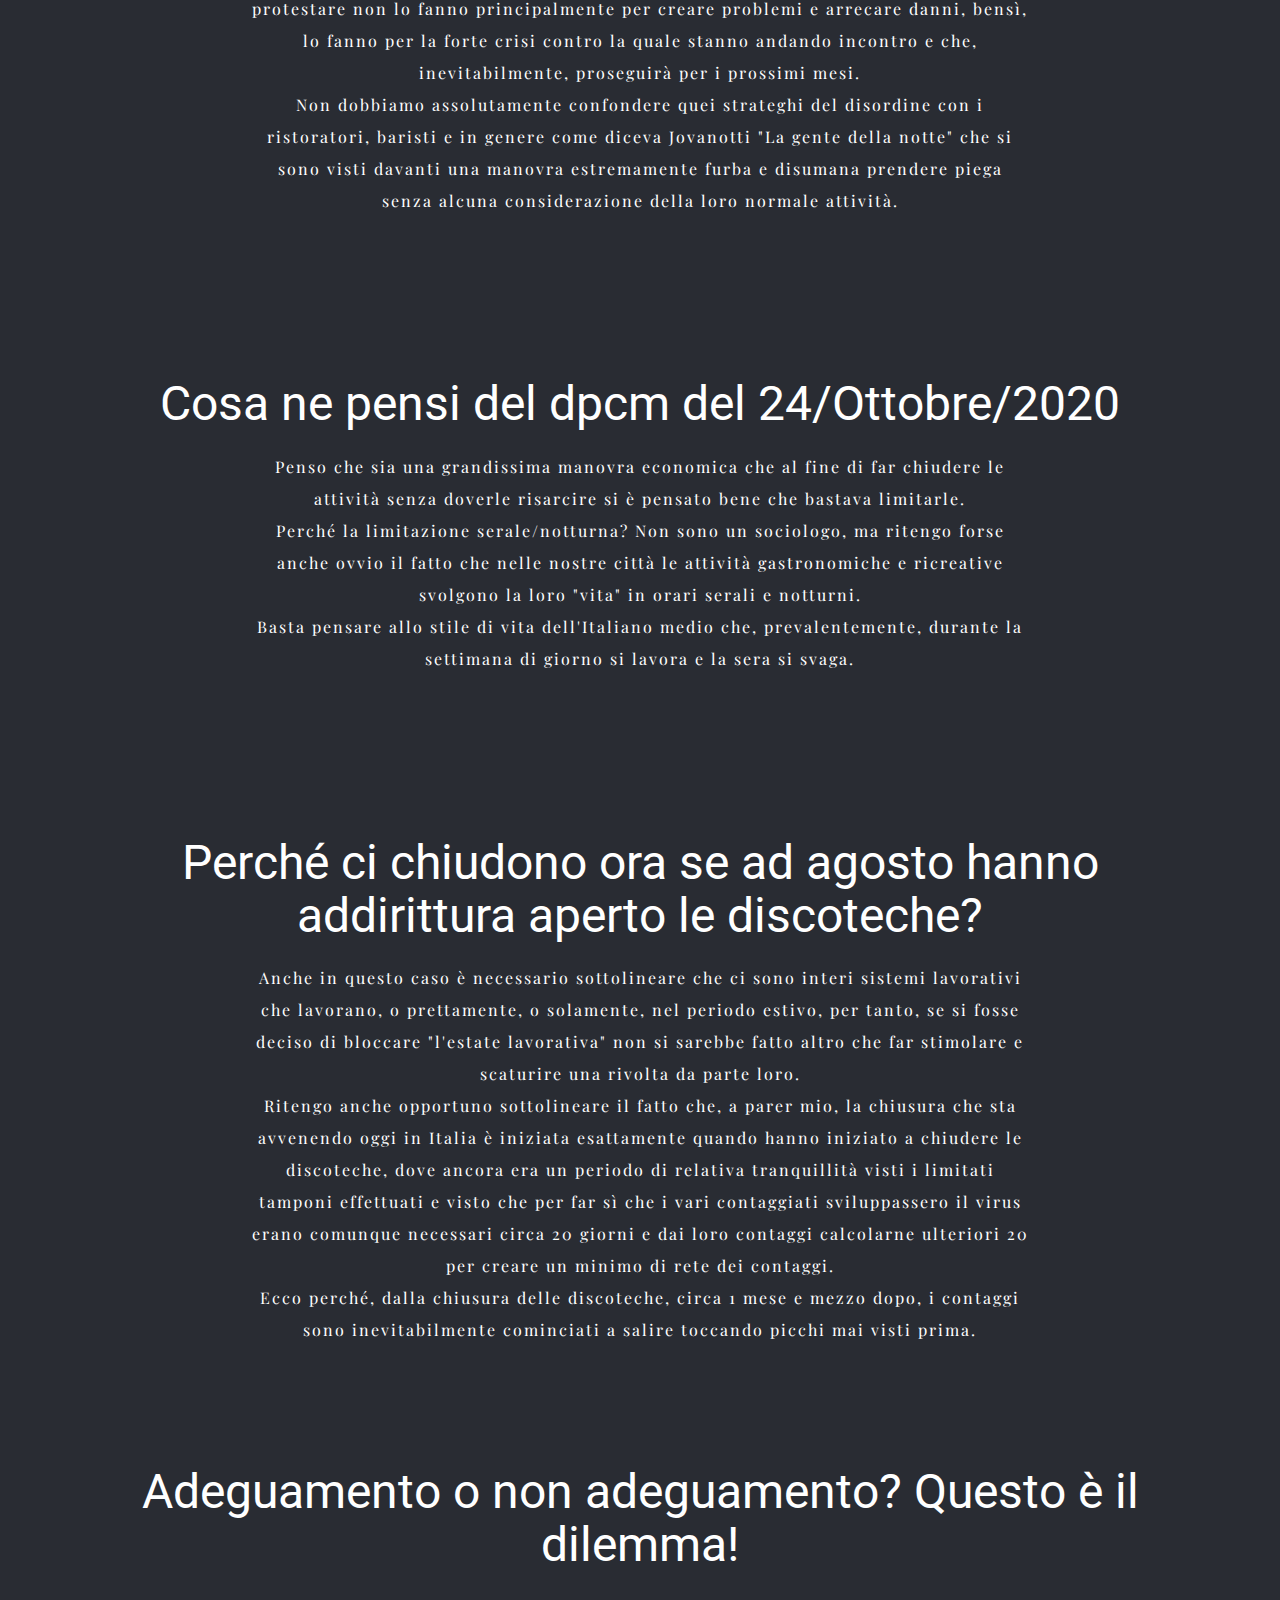
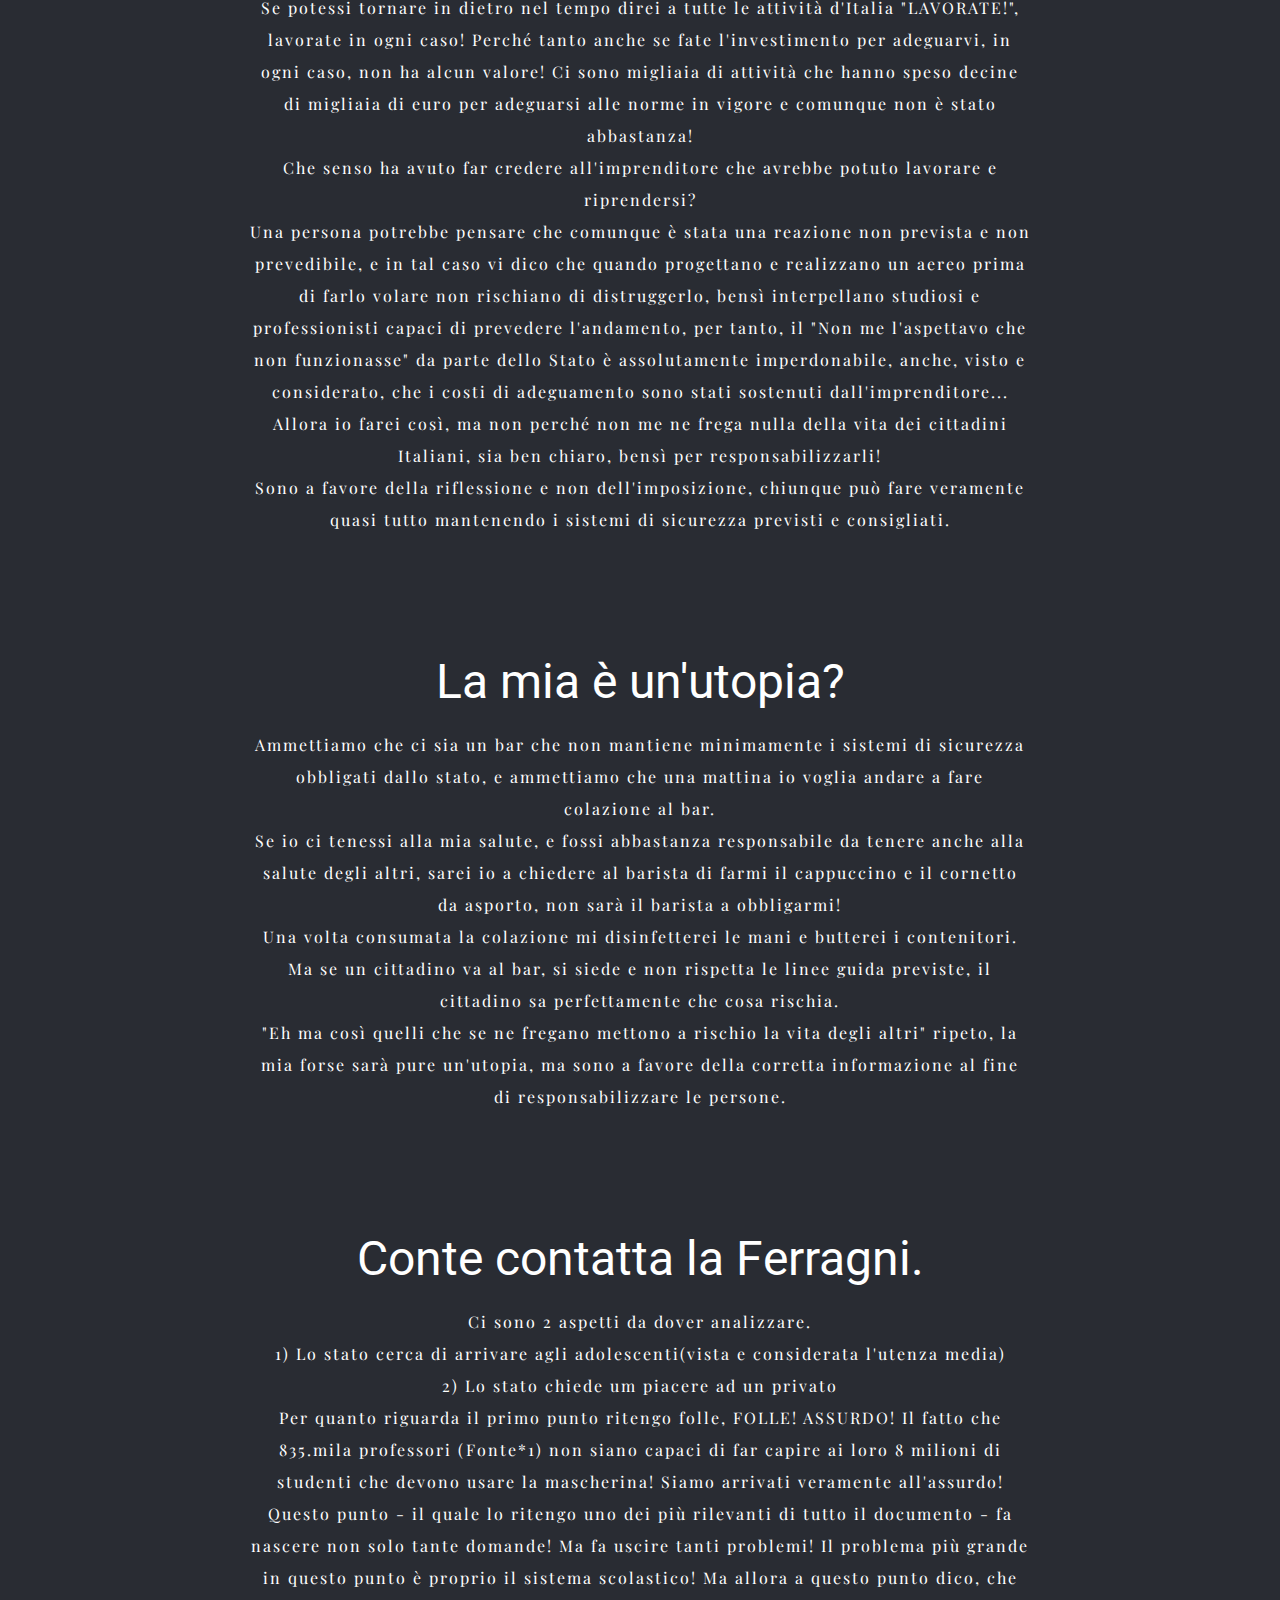
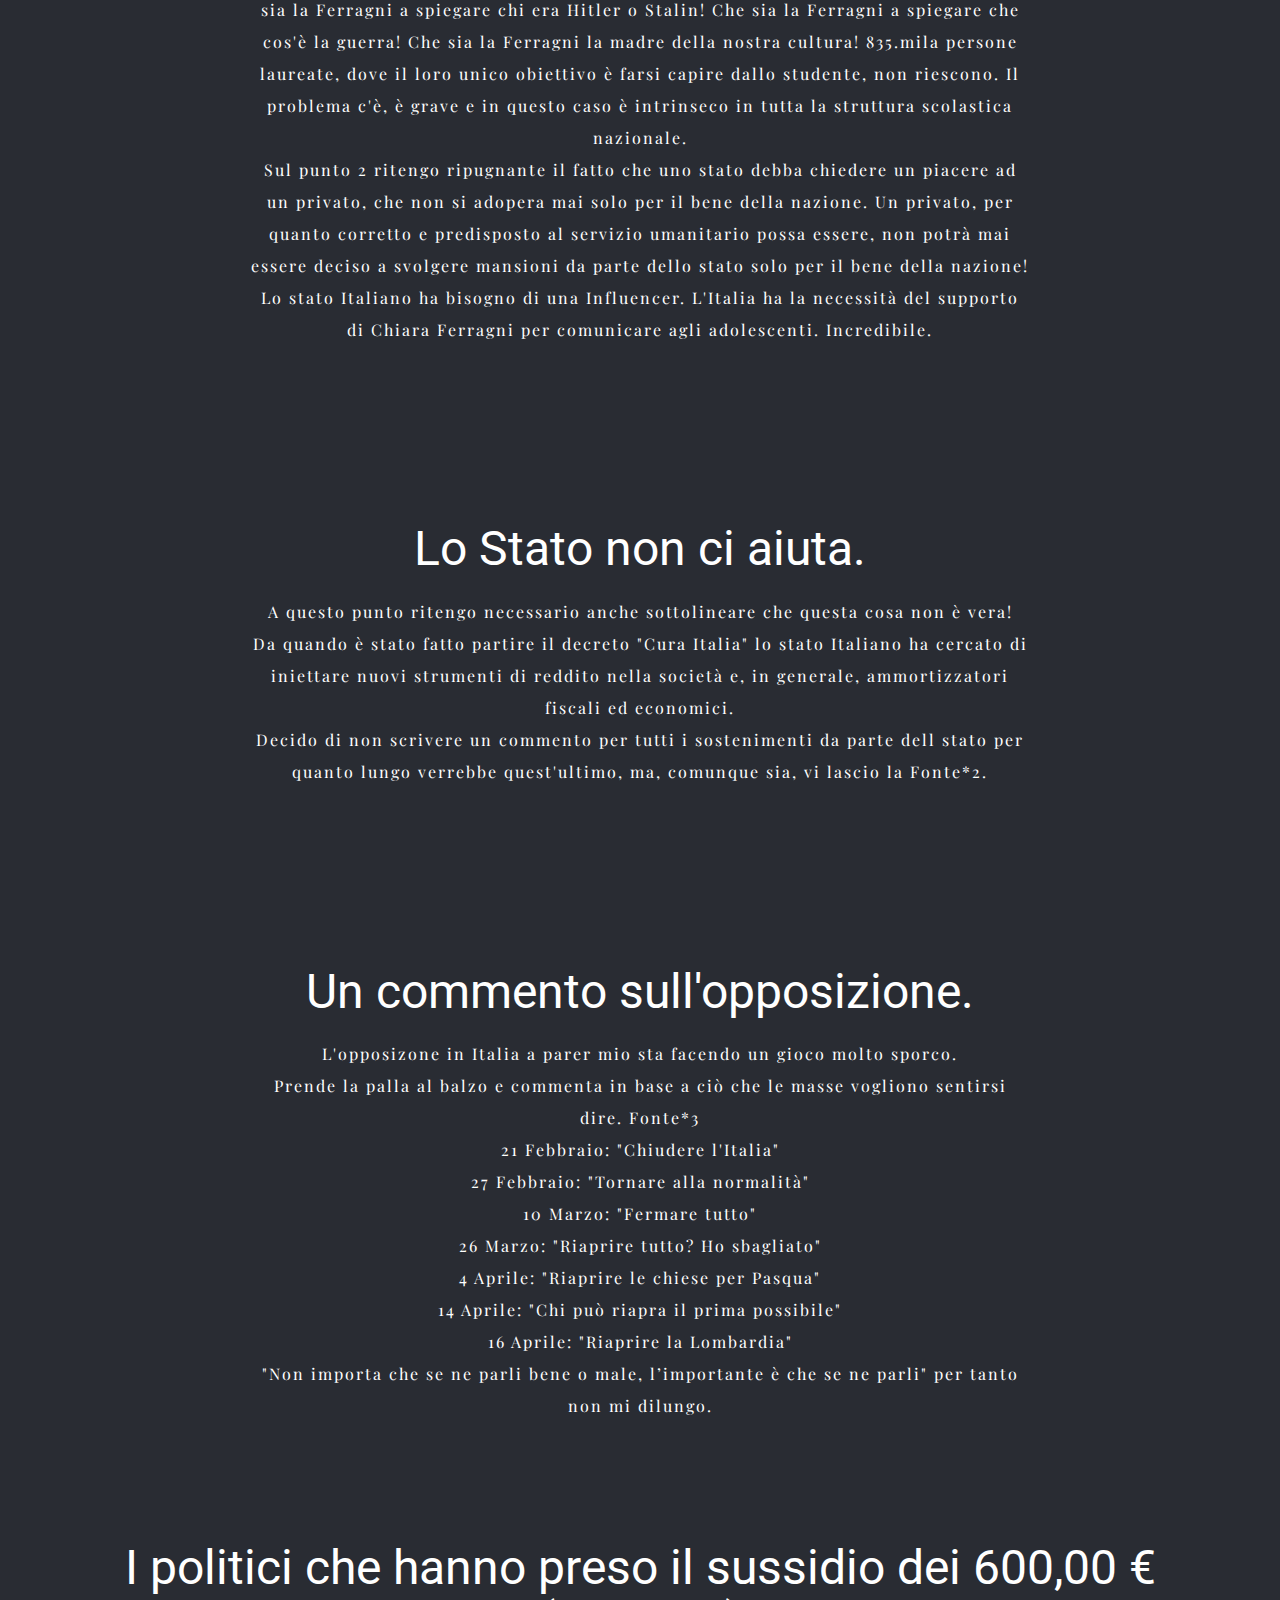
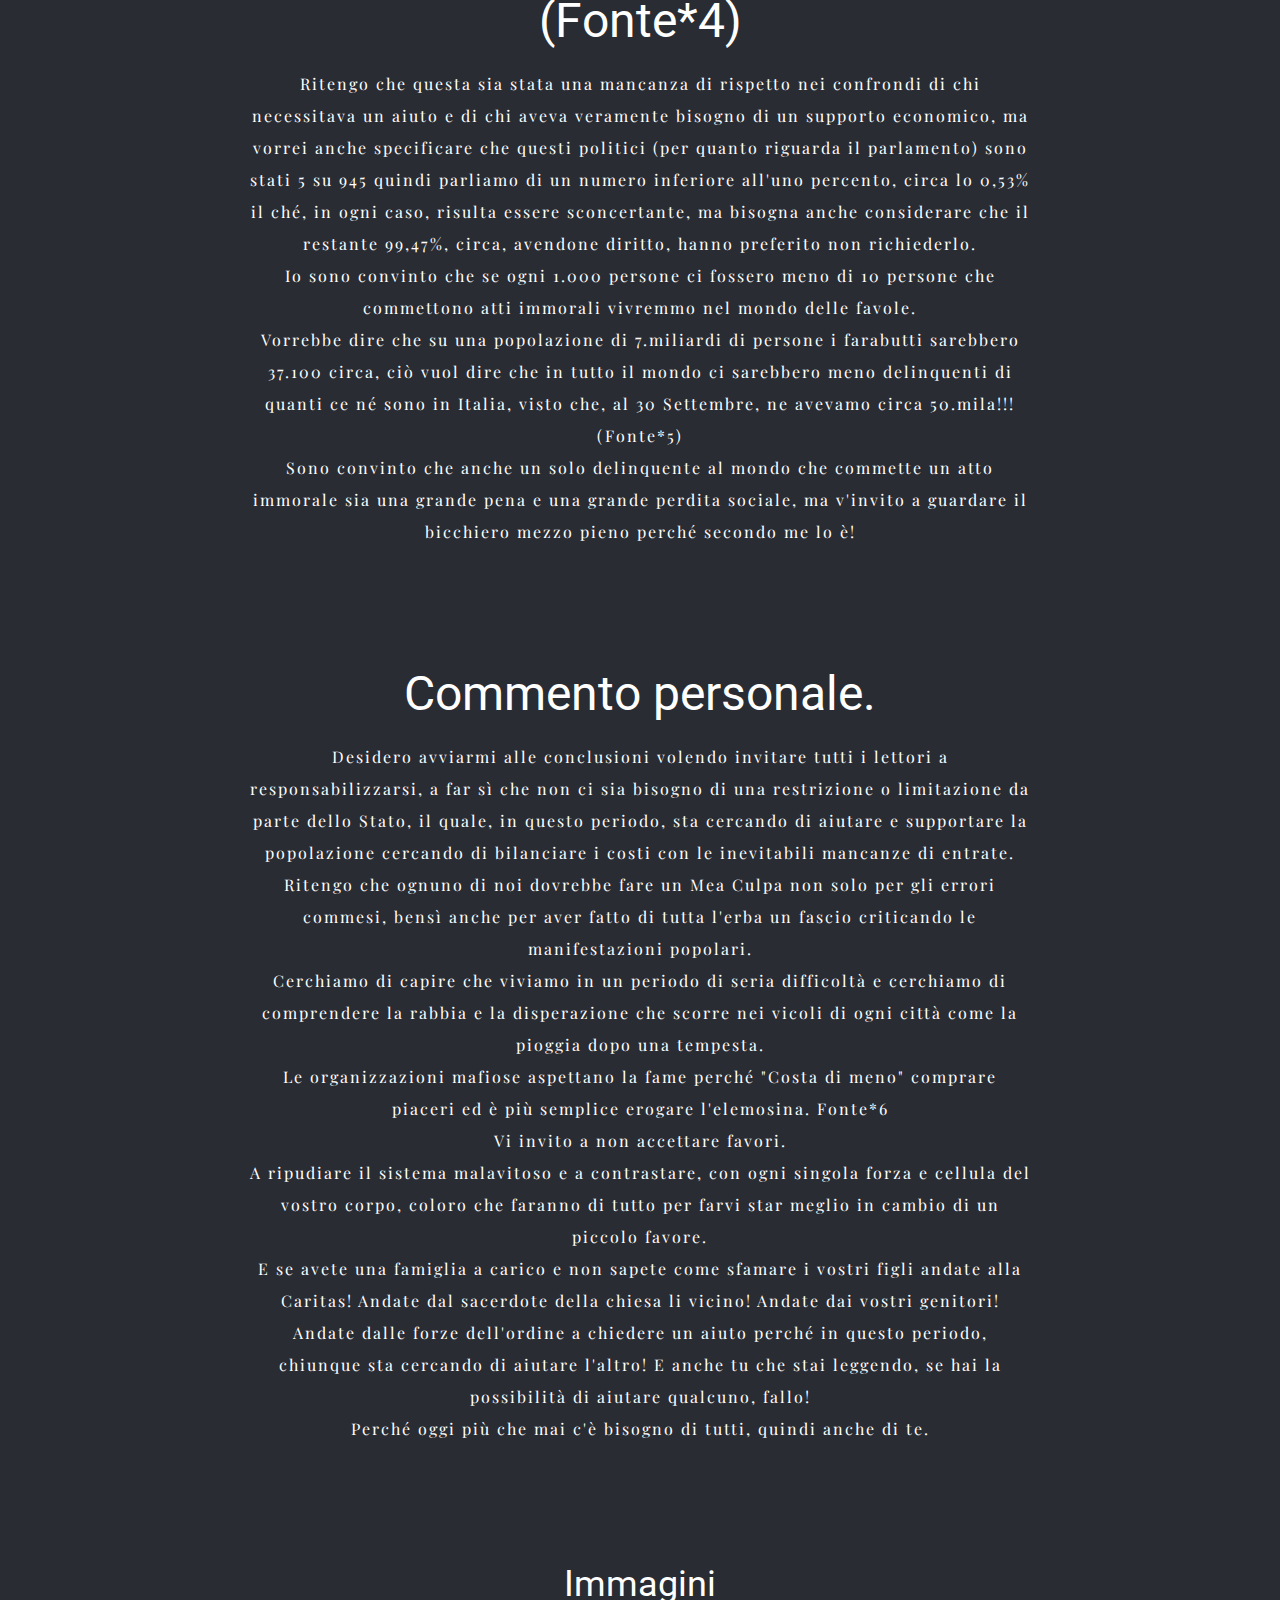
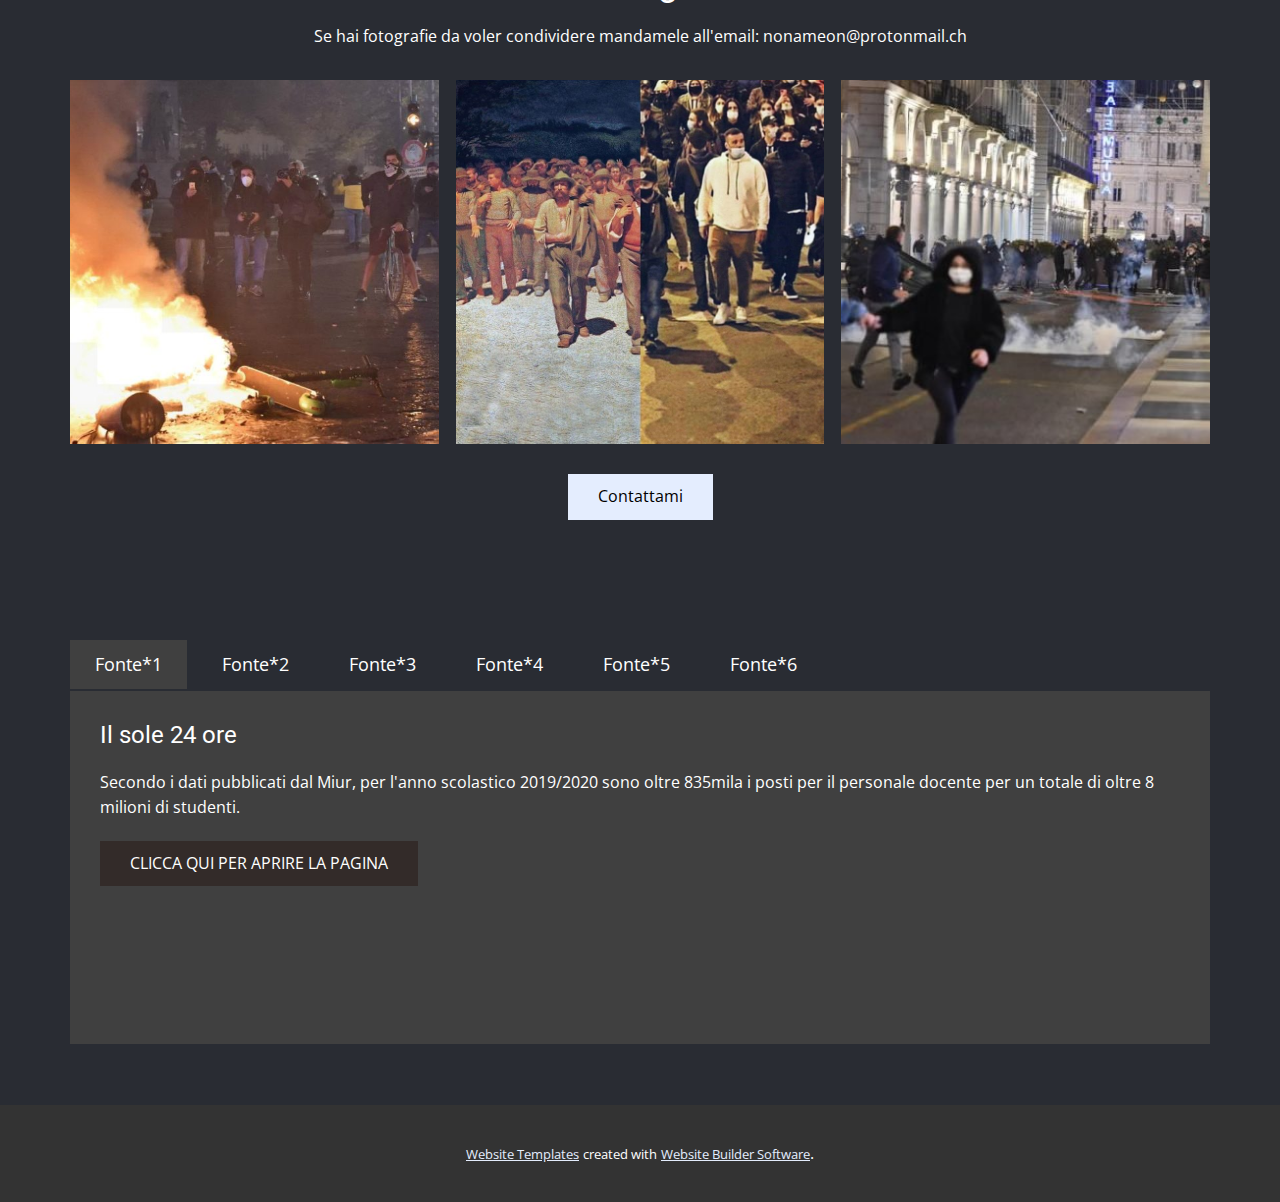
==== commit ed2cc066: "Documento 1.2" ====
--- a/Covid-19-vs-Italia.html
+++ b/Covid-19-vs-Italia.html
@@ -54,86 +54,117 @@
     </section>
     <section class="u-align-center u-clearfix u-palette-1-dark-3 u-section-2" id="carousel_9035">
       <div class="u-clearfix u-sheet u-valign-middle u-sheet-1">
-        <blockquote class="u-border-none u-custom-font u-font-playfair-display u-text u-text-default u-text-1">Riflessioni sullo status Italiano.</blockquote>
+        <h1 class="u-text u-text-default u-text-1">Riflessioni sullo status Italiano.</h1>
         <p class="u-custom-font u-font-playfair-display u-text u-text-2">L'Italia sta vivendo uno dei suoi periodi più brutti per quanto riguarda l'aspetto sociale, economico, politico e ovviamente sanitario. <br>Giorno dopo giorno si stanno sviluppando su tutto il territorio Italiano proteste che, in alcuni casi, sfociano nella violenza. <br>Vorrei in primis analizzare queste proteste.
         </p>
       </div>
     </section>
     <section class="u-align-center u-clearfix u-palette-1-dark-3 u-section-3" id="carousel_cbd3">
       <div class="u-clearfix u-sheet u-valign-middle u-sheet-1">
-        <blockquote class="u-border-none u-custom-font u-font-playfair-display u-text u-text-default u-text-1">Protesta a Napoli</blockquote>
-        <p class="u-custom-font u-font-playfair-display u-text u-text-2">La protesta di Napoli è stata organizzata e gestita da, come ormai presumo sia risaputo, ultras, organizzazioni mafiose e gruppi neo-fascisti. <br>Se si cercano online, interviste ai partecipanti di quella manifestazione, si può vedere come in realtà chiunque partecipi sia contrario a quel metodo di protesta. <br>Io sono convinto, comunque sia, che queste persone che scendono in strada a protestare non lo fanno principalmente per creare problemi e arrecare danni, bensì, lo fanno per la forte crisi contro la quale stanno andando e che, inevitabilmente, proseguirà per i prossimi mesi. <br>Non dobbiamo assolutamente confondere quei strateghi del disordine con i ristoratori, baristi e in genere come diceva Jovanotti "La gente della notte" che si sono visti davanti una manovra estremamente furba e disumana prendere piega senza alcuna considerazione della loro normale attività.
+        <h1 class="u-text u-text-default u-text-1">Protesta a Napoli</h1>
+        <p class="u-custom-font u-font-playfair-display u-text u-text-2">La protesta di Napoli è stata organizzata e gestita da, come ormai presumo sia risaputo, ultras, organizzazioni mafiose e gruppi neo-fascisti. <br>Se si cercano online, interviste ai partecipanti di quella manifestazione, si può vedere come in realtà chiunque partecipi sia contrario a quel metodo di protesta. <br>Io sono convinto, comunque sia, che queste persone che scendono in strada a protestare non lo fanno principalmente per creare problemi e arrecare danni, bensì, lo fanno per la forte crisi contro la quale stanno andando incontro e che, inevitabilmente, proseguirà per i prossimi mesi. <br>Non dobbiamo assolutamente confondere quei strateghi del disordine con i ristoratori, baristi e in genere come diceva Jovanotti "La gente della notte" che si sono visti davanti una manovra estremamente furba e disumana prendere piega senza alcuna considerazione della loro normale attività.
         </p>
       </div>
     </section>
     <section class="u-align-center u-clearfix u-palette-1-dark-3 u-section-4" id="carousel_7990">
       <div class="u-clearfix u-sheet u-valign-middle u-sheet-1">
-        <blockquote class="u-border-none u-custom-font u-font-playfair-display u-text u-text-default u-text-1">Cosa ne pensi del dpcm del 24/Ottobre/2020</blockquote>
+        <h1 class="u-text u-text-default u-text-1">Cosa ne pensi del dpcm del 24/Ottobre/2020</h1>
         <p class="u-custom-font u-font-playfair-display u-text u-text-2">Penso che sia una grandissima manovra economica che al fine di far chiudere le attività senza doverle risarcire si è pensato bene che bastava limitarle. <br>Perché la limitazione serale/notturna? Non sono un sociologo, ma ritengo forse anche ovvio il fatto che nelle nostre città le attività gastronomiche e ricreative svolgono la loro "vita" in orari serali e notturni. <br>Basta pensare allo stile di vita dell'Italiano medio che, prevalentemente, durante la settimana di giorno si lavora e la sera si svaga.
         </p>
       </div>
     </section>
     <section class="u-align-center u-clearfix u-palette-1-dark-3 u-section-5" id="carousel_537c">
       <div class="u-clearfix u-sheet u-valign-middle u-sheet-1">
-        <blockquote class="u-border-none u-custom-font u-font-playfair-display u-text u-text-default u-text-1">Perché ci chiudono ora se ad agosto hanno addirittura aperto le discoteche?</blockquote>
-        <p class="u-custom-font u-font-playfair-display u-text u-text-2">L'Italia sta vivendo uno dei suoi periodi più brutti per quanto riguarda l'aspetto sociale, economico, politico e ovviamente sanitario. <br>Giorno dopo giorno si stanno sviluppando su tutto il territorio Italiano proteste che, in alcuni casi, sfociano nella violenza. <br>Vorrei in primis analizzare queste proteste.
+        <h1 class="u-text u-text-default u-text-1">Perché ci chiudono ora se ad agosto hanno addirittura aperto le discoteche?</h1>
+        <p class="u-custom-font u-font-playfair-display u-text u-text-2">Anche in questo caso è necessario sottolineare che ci sono interi sistemi lavorativi che lavorano, o prettamente, o solamente, nel periodo estivo, per tanto, se si fosse deciso di bloccare "l'estate lavorativa" non si sarebbe fatto altro che far stimolare e scaturire una rivolta da parte loro. <br>Ritengo anche opportuno sottolineare il fatto che, a parer mio, la chiusura che sta avvenendo oggi in Italia è iniziata esattamente quando hanno iniziato a chiudere le discoteche, dove ancora era un periodo di relativa tranquillità visti i limitati tamponi effettuati e visto che per far sì che i vari contaggiati sviluppassero il virus erano comunque necessari circa 20 giorni e dai loro contaggi calcolarne ulteriori 20 per creare un minimo di rete dei contaggi. <br>Ecco perché, dalla chiusura delle discoteche, circa 1 mese e mezzo dopo, i contaggi sono inevitabilmente cominciati a salire toccando picchi mai visti prima.
         </p>
       </div>
     </section>
     <section class="u-align-center u-clearfix u-palette-1-dark-3 u-section-6" id="carousel_a5c9">
       <div class="u-clearfix u-sheet u-valign-middle u-sheet-1">
-        <blockquote class="u-border-none u-custom-font u-font-playfair-display u-text u-text-default u-text-1">Adeguamento o non adeguamento? Questo è il dilemma!</blockquote>
+        <h1 class="u-text u-text-default u-text-1">Adeguamento o non adeguamento? Questo è il dilemma!</h1>
         <p class="u-custom-font u-font-playfair-display u-text u-text-2">Se potessi tornare in dietro nel tempo direi a tutte le attività d'Italia "LAVORATE!", lavorate in ogni caso! Perché tanto anche se fate l'investimento per adeguarvi, in ogni caso, non ha alcun valore! Ci sono migliaia di attività che hanno speso decine di migliaia di euro per adeguarsi alle norme in vigore e comunque non è stato abbastanza! <br>Che senso ha avuto far credere all'imprenditore che avrebbe potuto lavorare e riprendersi? <br>Una persona potrebbe pensare che comunque è stata una reazione non prevista e non prevedibile, e in tal caso vi dico che quando progettano e realizzano un aereo prima di farlo volare non rischiano di distruggerlo, bensì interpellano studiosi e professionisti capaci di prevedere l'andamento, per tanto, il "Non me l'aspettavo che non funzionasse" da parte dello Stato è assolutamente imperdonabile, anche, visto e considerato, che i costi di adeguamento sono stati sostenuti dall'imprenditore... <br>Allora io farei così, ma non perché non me ne frega nulla della vita dei cittadini Italiani, sia ben chiaro, bensì per responsabilizzarli! <br>Sono a favore della riflessione e non dell'imposizione, chiunque può fare veramente quasi tutto mantenendo i sistemi di sicurezza previsti e consigliati.
         </p>
       </div>
     </section>
-    <section class="u-align-center u-clearfix u-palette-1-dark-3 u-section-7" id="carousel_2989">
-      <div class="u-clearfix u-sheet u-valign-middle u-sheet-1">
-        <blockquote class="u-border-none u-custom-font u-font-playfair-display u-text u-text-default u-text-1">Adeguamento o non adeguamento? Questo è il dilemma!</blockquote>
-        <p class="u-custom-font u-font-playfair-display u-text u-text-2">Se potessi tornare in dietro nel tempo direi a tutte le attività d'Italia "LAVORATE!", lavorate in ogni caso! Perché tanto anche se fate l'investimento per adeguarvi, in ogni caso, non ha alcun valore! Ci sono migliaia di attività che hanno speso decine di migliaia di euro per adeguarsi alle norme in vigore e comunque non è stato abbastanza! <br>Che senso ha avuto far credere all'imprenditore che avrebbe potuto lavorare e riprendersi? <br>Una persona potrebbe pensare che comunque è stata una reazione non prevista e non prevedibile, e in tal caso vi dico che quando progettano e realizzano un aereo prima di farlo volare non rischiano di distruggerlo, bensì interpellano studiosi e professionisti capaci di prevedere l'andamento, per tanto, il "Non me l'aspettavo che non funzionasse" da parte dello Stato è assolutamente imperdonabile, anche, visto e considerato, che i costi di adeguamento sono stati sostenuti dall'imprenditore... <br>Allora io farei così, ma non perché non me ne frega nulla della vita dei cittadini Italiani, sia ben chiaro, bensì per responsabilizzarli! <br>Sono a favore della riflessione e non dell'imposizione, chiunque può fare veramente quasi tutto mantenendo i sistemi di sicurezza previsti e consigliati.
-        </p>
-      </div>
-    </section>
-    <section class="u-align-center u-clearfix u-palette-1-dark-3 u-section-8" id="carousel_55fd">
-      <div class="u-clearfix u-sheet u-valign-middle u-sheet-1">
-        <blockquote class="u-border-none u-custom-font u-font-playfair-display u-text u-text-default u-text-1">La mia è un'utopia?</blockquote>
-        <p class="u-custom-font u-font-playfair-display u-text u-text-2">Ammettiamo che ci sia un bar che non mantiene minimamente i sistemi di sicurezza obbligati dallo stato, e ammettiamo che una mattina io voglia andare a fare colazione al bar. <br>Se io ci tenessi alla mia salute, e fossi abbastanza responsabile da tenere anche alla salute degli altri, sarei io a chiedere al barista di farmi il cappuccino e il cornetto da asporto, non sarà il barista a obbligarmi! <br>Una volta consumata la colazione mi disinfetterei le mani e butterei i contenitori. <br>Ma se un cittadino va al bar, si siede e non rispetta le linee guida previste, il cittadino sa perfettamente che cosa rischia. <br>"Eh ma così quelli che se ne fregano mettono a rischio la vita degli altri" ripeto, la mia forse sarà pure un utopia, ma sono a favore della corretta informazione al fine di responsabilizzare le persone.
-        </p>
-      </div>
-    </section>
-    <section class="u-align-center u-clearfix u-palette-1-dark-3 u-section-9" id="carousel_d070">
-      <div class="u-clearfix u-sheet u-valign-middle u-sheet-1">
-        <blockquote class="u-border-none u-custom-font u-font-playfair-display u-text u-text-default u-text-1">Conte contatta la Ferragni.</blockquote>
+    <section class="u-align-center u-clearfix u-palette-1-dark-3 u-section-7" id="carousel_55fd">
+      <div class="u-clearfix u-sheet u-valign-middle u-sheet-1">
+        <h1 class="u-text u-text-default u-text-1">La mia è un'utopia?</h1>
+        <p class="u-custom-font u-font-playfair-display u-text u-text-2">Ammettiamo che ci sia un bar che non mantiene minimamente i sistemi di sicurezza obbligati dallo stato, e ammettiamo che una mattina io voglia andare a fare colazione al bar. <br>Se io ci tenessi alla mia salute, e fossi abbastanza responsabile da tenere anche alla salute degli altri, sarei io a chiedere al barista di farmi il cappuccino e il cornetto da asporto, non sarà il barista a obbligarmi! <br>Una volta consumata la colazione mi disinfetterei le mani e butterei i contenitori. <br>Ma se un cittadino va al bar, si siede e non rispetta le linee guida previste, il cittadino sa perfettamente che cosa rischia. <br>"Eh ma così quelli che se ne fregano mettono a rischio la vita degli altri" ripeto, la mia forse sarà pure un'utopia, ma sono a favore della corretta informazione al fine di responsabilizzare le persone.
+        </p>
+      </div>
+    </section>
+    <section class="u-align-center u-clearfix u-palette-1-dark-3 u-section-8" id="carousel_d070">
+      <div class="u-clearfix u-sheet u-valign-middle u-sheet-1">
+        <h1 class="u-text u-text-default u-text-1">Conte contatta la Ferragni.</h1>
         <p class="u-custom-font u-font-playfair-display u-text u-text-2">Ci sono 2 aspetti da dover analizzare. <br>1) Lo stato cerca di arrivare agli adolescenti(vista e considerata l'utenza media) <br>2) Lo stato chiede um piacere ad un privato <br>Per quanto riguarda il primo punto ritengo folle, FOLLE! ASSURDO! Il fatto che 835.mila professori (Fonte*1) non siano capaci di far capire ai loro 8 milioni di studenti che devono usare la mascherina! Siamo arrivati veramente all'assurdo! Questo punto - il quale lo ritengo uno dei più rilevanti di tutto il documento - fa nascere non solo tante domande! Ma fa uscire tanti problemi! Il problema più grande in questo punto è proprio il sistema scolastico! Ma allora a questo punto dico, che sia la Ferragni a spiegare chi era Hitler o Stalin! Che sia la Ferragni a spiegare che cos'è la guerra! Che sia la Ferragni la madre della nostra cultura! 835.mila persone laureate, dove il loro unico obiettivo è farsi capire dallo studente, non riescono. Il problema c'è, è grave e in questo caso è intrinseco in tutta la struttura scolastica nazionale. <br>Sul punto 2 ritengo ripugnante il fatto che uno stato debba chiedere un piacere ad un privato, che non si adopera mai solo per il bene della nazione. Un privato, per quanto corretto e predisposto al servizio umanitario possa essere, non potrà mai essere deciso a svolgere mansioni da parte dello stato solo per il bene della nazione! Lo stato Italiano ha bisogno di una Influencer. L'Italia ha la necessità del supporto di Chiara Ferragni per comunicare agli adolescenti. Incredibile.
         </p>
       </div>
     </section>
-    <section class="u-align-center u-clearfix u-palette-1-dark-3 u-section-10" id="carousel_55f5">
-      <div class="u-clearfix u-sheet u-valign-middle u-sheet-1">
-        <blockquote class="u-border-none u-custom-font u-font-playfair-display u-text u-text-default u-text-1">Lo Stato non ci aiuta.</blockquote>
-        <p class="u-custom-font u-font-playfair-display u-text u-text-2">A questo punto ritengo necessario anche sottolineare che questa cosa non è vera! <br>Da quando è stato fatto partire il decreto "Cura Italia" lo stato Italiano ha cercato di iniettare nuovi strumenti di reddito nella società e, in generale, ammortizzatori fiscali ed economici. <br>Decido di non scrivere un commetno per tutti i sostenimenti da parte dell stato per quanto lungo verrebbe quest'ultimo, ma, comunque sia, vi lascio la Fonte*2.
-        </p>
-      </div>
-    </section>
-    <section class="u-align-center u-clearfix u-palette-1-dark-3 u-section-11" id="carousel_1a1d">
-      <div class="u-clearfix u-sheet u-valign-middle u-sheet-1">
-        <blockquote class="u-border-none u-custom-font u-font-playfair-display u-text u-text-default u-text-1">Un commento sull'opposizione.</blockquote>
+    <section class="u-align-center u-clearfix u-palette-1-dark-3 u-section-9" id="carousel_55f5">
+      <div class="u-clearfix u-sheet u-valign-middle u-sheet-1">
+        <h1 class="u-text u-text-default u-text-1">Lo Stato non ci aiuta.</h1>
+        <p class="u-custom-font u-font-playfair-display u-text u-text-2">A questo punto ritengo necessario anche sottolineare che questa cosa non è vera! <br>Da quando è stato fatto partire il decreto "Cura Italia" lo stato Italiano ha cercato di iniettare nuovi strumenti di reddito nella società e, in generale, ammortizzatori fiscali ed economici. <br>Decido di non scrivere un commento per tutti i sostenimenti da parte dell stato per quanto lungo verrebbe quest'ultimo, ma, comunque sia, vi lascio la Fonte*2.
+        </p>
+      </div>
+    </section>
+    <section class="u-align-center u-clearfix u-palette-1-dark-3 u-section-10" id="carousel_1a1d">
+      <div class="u-clearfix u-sheet u-valign-middle u-sheet-1">
+        <h1 class="u-text u-text-default u-text-1">Un commento sull'opposizione.</h1>
         <p class="u-custom-font u-font-playfair-display u-text u-text-2">L'opposizone in Italia a parer mio sta facendo un gioco molto sporco. <br>Prende la palla al balzo e commenta in base a ciò che le masse vogliono sentirsi dire. Fonte*3 <br>21 Febbraio: "Chiudere l'Italia" <br>27 Febbraio: "Tornare alla normalità" <br>10 Marzo: "Fermare tutto" <br>26 Marzo: "Riaprire tutto? Ho sbagliato" <br>4 Aprile: "Riaprire le chiese per Pasqua" <br>14 Aprile: "Chi può riapra il prima possibile" <br>16 Aprile: "Riaprire la Lombardia" <br>"Non importa che se ne parli bene o male, l’importante è che se ne parli" per tanto non mi dilungo.
         </p>
       </div>
     </section>
-    <section class="u-align-center u-clearfix u-palette-1-dark-3 u-section-12" id="carousel_e9e5">
-      <div class="u-clearfix u-sheet u-valign-middle u-sheet-1">
-        <blockquote class="u-border-none u-custom-font u-font-playfair-display u-text u-text-default u-text-1">I politici che hanno preso il sussidio dei 600,00 € (Fonte*4)</blockquote>
+    <section class="u-align-center u-clearfix u-palette-1-dark-3 u-section-11" id="carousel_e9e5">
+      <div class="u-clearfix u-sheet u-valign-middle u-sheet-1">
+        <h1 class="u-text u-text-default u-text-1">I politici che hanno preso il sussidio dei 600,00 € (Fonte*4)</h1>
         <p class="u-custom-font u-font-playfair-display u-text u-text-2">Ritengo che questa sia stata una mancanza di rispetto nei confrondi di chi necessitava un aiuto e di chi aveva veramente bisogno di un supporto economico, ma vorrei anche specificare che questi politici (per quanto riguarda il parlamento) sono stati 5 su 945 quindi parliamo di un numero inferiore all'uno percento, circa lo 0,53% il ché, in ogni caso, risulta essere sconcertante, ma bisogna anche considerare che il restante 99,47%, circa, avendone diritto, hanno preferito non richiederlo. <br>Io sono convinto che se ogni 1.000 persone ci fossero meno di 10 persone che commettono atti immorali vivremmo nel mondo delle favole. <br>Vorrebbe dire che su una popolazione di 7.miliardi di persone i farabutti sarebbero 37.100 circa, ciò vuol dire che in tutto il mondo ci sarebbero meno delinquenti di quanti ce né sono in Italia, visto che, al 30 Settembre, ne avevamo circa 50.mila!!! (Fonte*5) <br>Sono convinto che anche un solo delinquente al mondo che commette un atto immorale sia una grande pena e una grande perdita sociale, ma v'invito a guardare il bicchiero mezzo pieno perché secondo me lo è!
         </p>
       </div>
     </section>
-    <section class="u-align-center u-clearfix u-palette-1-dark-3 u-section-13" id="carousel_4555">
-      <div class="u-clearfix u-sheet u-valign-middle u-sheet-1">
-        <blockquote class="u-border-none u-custom-font u-font-playfair-display u-text u-text-default u-text-1">Commento personale.</blockquote>
+    <section class="u-align-center u-clearfix u-palette-1-dark-3 u-section-12" id="carousel_4555">
+      <div class="u-clearfix u-sheet u-valign-middle u-sheet-1">
+        <h1 class="u-text u-text-default u-text-1">Commento personale.</h1>
         <p class="u-custom-font u-font-playfair-display u-text u-text-2">Desidero avviarmi alle conclusioni volendo invitare tutti i lettori a responsabilizzarsi, a far sì che non ci sia bisogno di una restrizione o limitazione da parte dello Stato, il quale, in questo periodo, sta cercando di aiutare e supportare la popolazione cercando di bilanciare i costi con le inevitabili mancanze di entrate. <br>Ritengo che ognuno di noi dovrebbe fare un Mea Culpa non solo per gli errori commesi, bensì anche per aver fatto di tutta l'erba un fascio criticando le manifestazioni popolari. <br>Cerchiamo di capire che viviamo in un periodo di seria difficoltà e cerchiamo di comprendere la rabbia e la disperazione che scorre nei vicoli di ogni città come la pioggia dopo una tempesta. <br>Le organizzazioni mafiose aspettano la fame perché "Costa di meno" comprare piaceri ed è più semplice erogare l'elemosina. Fonte*6 <br>Vi invito a non accettare favori. <br>A ripudiare il sistema malavitoso e a contrastare, con ogni singola forza e cellula del vostro corpo, coloro che faranno di tutto per farvi star meglio in cambio di un piccolo favore. <br>E se avete una famiglia a carico e non sapete come sfamare i vostri figli andate alla Caritas! Andate dal sacerdote della chiesa li vicino! Andate dai vostri genitori! Andate dalle forze dell'ordine a chiedere un aiuto perché in questo periodo, chiunque sta cercando di aiutare l'altro! E anche tu che stai leggendo, se hai la possibilità di aiutare qualcuno, fallo! <br>Perché oggi più che mai c'è bisogno di tutti, quindi anche di te.
         </p>
+      </div>
+    </section>
+    <section class="u-align-center u-clearfix u-palette-1-dark-3 u-section-13" src="" id="sec-db5c">
+      <div class="u-clearfix u-sheet u-valign-middle u-sheet-1">
+        <h2 class="u-text u-text-1">Immagini</h2>
+        <p class="u-text u-text-2">Se hai fotografie da voler condividere mandamele all'email: nonameon@protonmail.ch</p>
+        <div class="u-expanded-width u-gallery u-layout-grid u-lightbox u-show-text-on-hover u-gallery-1">
+          <div class="u-gallery-inner u-gallery-inner-1">
+            <div class="u-effect-fade u-gallery-item" data-href="https://www.ilfattoquotidiano.it/2020/10/26/proteste-in-tutta-italia-contro-le-norme-anti-covid-a-napoli-in-migliaia-davanti-alla-regione-lanci-di-fumogeni-da-torino-a-lecce/5980816/" data-target="_blank">
+              <div class="u-back-slide">
+                <img class="u-back-image u-expanded" src="images/ilfattoquotidiano.jpg">
+              </div>
+              <div class="u-over-slide u-shading u-over-slide-1">
+                <h3 class="u-gallery-heading"></h3>
+                <p class="u-gallery-text"></p>
+              </div>
+            </div>
+            <div class="u-effect-fade u-gallery-item" data-href="https://www.instagram.com/p/CGtDZG1AwkH/" data-target="_blank">
+              <div class="u-back-slide" data-image-width="750" data-image-height="744">
+                <img class="u-back-image u-expanded" src="images/covid-protesta-napoli.jpg?version=">
+              </div>
+              <div class="u-over-slide u-shading u-over-slide-2">
+                <h3 class="u-gallery-heading"></h3>
+                <p class="u-gallery-text"></p>
+              </div>
+            </div>
+            <div class="u-effect-fade u-gallery-item" data-href="https://gds.it/articoli/cronaca/2020/10/26/dpcm-proteste-in-molte-piazze-ditalia-contro-le-misure-caos-a-milano-e-torino-f7573be3-f1c2-4af1-b299-36f953098280/" data-target="_blank">
+              <div class="u-back-slide">
+                <img class="u-back-image u-expanded" src="images/gds.jpg">
+              </div>
+              <div class="u-over-slide u-shading u-over-slide-3">
+                <h3 class="u-gallery-heading"></h3>
+                <p class="u-gallery-text"></p>
+              </div>
+            </div>
+          </div>
+        </div>
+        <a href="mailto:nonameon@protonmail.ch?subject=Voglio%20aggiungere%20alcune%20foto" class="u-btn u-button-style u-btn-1">Contattami</a>
       </div>
     </section>
     <section class="u-align-center u-clearfix u-palette-1-dark-3 u-section-14" id="carousel_548c">
--- a/Covid-19-vs-Italia.css
+++ b/Covid-19-vs-Italia.css
@@ -11,10 +11,11 @@
 
 @media (max-width: 575px){ .u-section-1 .u-sheet-1 {min-height: 287px} }.u-section-2 {background-image: none}
 .u-section-2 .u-sheet-1 {min-height: 500px}
-.u-section-2 .u-text-1 {font-size: 6rem; font-style: normal; margin: 60px auto 0}
+.u-section-2 .u-text-1 {margin: 60px auto 0}
 .u-section-2 .u-text-2 {letter-spacing: 2px; width: 781px; line-height: 2; margin: 20px auto 60px} 
 
-@media (max-width: 1199px){ .u-section-2 {min-height: 316px} }
+@media (max-width: 1199px){ .u-section-2 {min-height: 316px}
+.u-section-2 .u-text-1 {font-style: normal} }
 
 @media (max-width: 991px){ .u-section-2 {min-height: 244px}
 .u-section-2 .u-text-2 {width: 720px} }
@@ -25,10 +26,11 @@
 
 @media (max-width: 575px){ .u-section-2 .u-text-2 {width: 340px} }.u-section-3 {background-image: none}
 .u-section-3 .u-sheet-1 {min-height: 500px}
-.u-section-3 .u-text-1 {font-size: 6rem; font-style: normal; margin: 60px auto 0}
+.u-section-3 .u-text-1 {margin: 60px auto 0}
 .u-section-3 .u-text-2 {letter-spacing: 2px; width: 781px; line-height: 2; margin: 20px auto 60px} 
 
-@media (max-width: 1199px){ .u-section-3 {min-height: 316px} }
+@media (max-width: 1199px){ .u-section-3 {min-height: 316px}
+.u-section-3 .u-text-1 {font-style: normal} }
 
 @media (max-width: 991px){ .u-section-3 {min-height: 244px}
 .u-section-3 .u-text-2 {width: 720px} }
@@ -39,10 +41,11 @@
 
 @media (max-width: 575px){ .u-section-3 .u-text-2 {width: 340px} }.u-section-4 {background-image: none}
 .u-section-4 .u-sheet-1 {min-height: 500px}
-.u-section-4 .u-text-1 {font-size: 6rem; font-style: normal; margin: 60px auto 0}
+.u-section-4 .u-text-1 {margin: 60px auto 0}
 .u-section-4 .u-text-2 {letter-spacing: 2px; width: 781px; line-height: 2; margin: 20px auto 60px} 
 
-@media (max-width: 1199px){ .u-section-4 {min-height: 316px} }
+@media (max-width: 1199px){ .u-section-4 {min-height: 316px}
+.u-section-4 .u-text-1 {font-style: normal} }
 
 @media (max-width: 991px){ .u-section-4 {min-height: 244px}
 .u-section-4 .u-text-2 {width: 720px} }
@@ -53,10 +56,11 @@
 
 @media (max-width: 575px){ .u-section-4 .u-text-2 {width: 340px} }.u-section-5 {background-image: none}
 .u-section-5 .u-sheet-1 {min-height: 500px}
-.u-section-5 .u-text-1 {font-size: 6rem; font-style: normal; margin: 60px auto 0}
+.u-section-5 .u-text-1 {margin: 60px auto 0}
 .u-section-5 .u-text-2 {letter-spacing: 2px; width: 781px; line-height: 2; margin: 20px auto 60px} 
 
-@media (max-width: 1199px){ .u-section-5 {min-height: 316px} }
+@media (max-width: 1199px){ .u-section-5 {min-height: 316px}
+.u-section-5 .u-text-1 {font-style: normal} }
 
 @media (max-width: 991px){ .u-section-5 {min-height: 244px}
 .u-section-5 .u-text-2 {width: 720px} }
@@ -67,10 +71,11 @@
 
 @media (max-width: 575px){ .u-section-5 .u-text-2 {width: 340px} }.u-section-6 {background-image: none}
 .u-section-6 .u-sheet-1 {min-height: 500px}
-.u-section-6 .u-text-1 {font-size: 6rem; font-style: normal; margin: 60px auto 0}
+.u-section-6 .u-text-1 {margin: 60px auto 0}
 .u-section-6 .u-text-2 {letter-spacing: 2px; width: 781px; line-height: 2; margin: 20px auto 60px} 
 
-@media (max-width: 1199px){ .u-section-6 {min-height: 316px} }
+@media (max-width: 1199px){ .u-section-6 {min-height: 316px}
+.u-section-6 .u-text-1 {font-style: normal} }
 
 @media (max-width: 991px){ .u-section-6 {min-height: 244px}
 .u-section-6 .u-text-2 {width: 720px} }
@@ -81,10 +86,11 @@
 
 @media (max-width: 575px){ .u-section-6 .u-text-2 {width: 340px} }.u-section-7 {background-image: none}
 .u-section-7 .u-sheet-1 {min-height: 500px}
-.u-section-7 .u-text-1 {font-size: 6rem; font-style: normal; margin: 60px auto 0}
+.u-section-7 .u-text-1 {margin: 60px auto 0}
 .u-section-7 .u-text-2 {letter-spacing: 2px; width: 781px; line-height: 2; margin: 20px auto 60px} 
 
-@media (max-width: 1199px){ .u-section-7 {min-height: 316px} }
+@media (max-width: 1199px){ .u-section-7 {min-height: 316px}
+.u-section-7 .u-text-1 {font-style: normal} }
 
 @media (max-width: 991px){ .u-section-7 {min-height: 244px}
 .u-section-7 .u-text-2 {width: 720px} }
@@ -95,10 +101,11 @@
 
 @media (max-width: 575px){ .u-section-7 .u-text-2 {width: 340px} }.u-section-8 {background-image: none}
 .u-section-8 .u-sheet-1 {min-height: 500px}
-.u-section-8 .u-text-1 {font-size: 6rem; font-style: normal; margin: 60px auto 0}
+.u-section-8 .u-text-1 {margin: 60px auto 0}
 .u-section-8 .u-text-2 {letter-spacing: 2px; width: 781px; line-height: 2; margin: 20px auto 60px} 
 
-@media (max-width: 1199px){ .u-section-8 {min-height: 316px} }
+@media (max-width: 1199px){ .u-section-8 {min-height: 316px}
+.u-section-8 .u-text-1 {font-style: normal} }
 
 @media (max-width: 991px){ .u-section-8 {min-height: 244px}
 .u-section-8 .u-text-2 {width: 720px} }
@@ -109,10 +116,11 @@
 
 @media (max-width: 575px){ .u-section-8 .u-text-2 {width: 340px} }.u-section-9 {background-image: none}
 .u-section-9 .u-sheet-1 {min-height: 500px}
-.u-section-9 .u-text-1 {font-size: 6rem; font-style: normal; margin: 60px auto 0}
+.u-section-9 .u-text-1 {margin: 60px auto 0}
 .u-section-9 .u-text-2 {letter-spacing: 2px; width: 781px; line-height: 2; margin: 20px auto 60px} 
 
-@media (max-width: 1199px){ .u-section-9 {min-height: 316px} }
+@media (max-width: 1199px){ .u-section-9 {min-height: 316px}
+.u-section-9 .u-text-1 {font-style: normal} }
 
 @media (max-width: 991px){ .u-section-9 {min-height: 244px}
 .u-section-9 .u-text-2 {width: 720px} }
@@ -123,10 +131,11 @@
 
 @media (max-width: 575px){ .u-section-9 .u-text-2 {width: 340px} }.u-section-10 {background-image: none}
 .u-section-10 .u-sheet-1 {min-height: 500px}
-.u-section-10 .u-text-1 {font-size: 6rem; font-style: normal; margin: 60px auto 0}
+.u-section-10 .u-text-1 {margin: 60px auto 0}
 .u-section-10 .u-text-2 {letter-spacing: 2px; width: 781px; line-height: 2; margin: 20px auto 60px} 
 
-@media (max-width: 1199px){ .u-section-10 {min-height: 316px} }
+@media (max-width: 1199px){ .u-section-10 {min-height: 316px}
+.u-section-10 .u-text-1 {font-style: normal} }
 
 @media (max-width: 991px){ .u-section-10 {min-height: 244px}
 .u-section-10 .u-text-2 {width: 720px} }
@@ -137,10 +146,11 @@
 
 @media (max-width: 575px){ .u-section-10 .u-text-2 {width: 340px} }.u-section-11 {background-image: none}
 .u-section-11 .u-sheet-1 {min-height: 500px}
-.u-section-11 .u-text-1 {font-size: 6rem; font-style: normal; margin: 60px auto 0}
+.u-section-11 .u-text-1 {margin: 60px auto 0}
 .u-section-11 .u-text-2 {letter-spacing: 2px; width: 781px; line-height: 2; margin: 20px auto 60px} 
 
-@media (max-width: 1199px){ .u-section-11 {min-height: 316px} }
+@media (max-width: 1199px){ .u-section-11 {min-height: 316px}
+.u-section-11 .u-text-1 {font-style: normal} }
 
 @media (max-width: 991px){ .u-section-11 {min-height: 244px}
 .u-section-11 .u-text-2 {width: 720px} }
@@ -151,10 +161,11 @@
 
 @media (max-width: 575px){ .u-section-11 .u-text-2 {width: 340px} }.u-section-12 {background-image: none}
 .u-section-12 .u-sheet-1 {min-height: 500px}
-.u-section-12 .u-text-1 {font-size: 6rem; font-style: normal; margin: 60px auto 0}
+.u-section-12 .u-text-1 {margin: 60px auto 0}
 .u-section-12 .u-text-2 {letter-spacing: 2px; width: 781px; line-height: 2; margin: 20px auto 60px} 
 
-@media (max-width: 1199px){ .u-section-12 {min-height: 316px} }
+@media (max-width: 1199px){ .u-section-12 {min-height: 316px}
+.u-section-12 .u-text-1 {font-style: normal} }
 
 @media (max-width: 991px){ .u-section-12 {min-height: 244px}
 .u-section-12 .u-text-2 {width: 720px} }
@@ -164,20 +175,30 @@
 .u-section-12 .u-text-2 {width: 540px} }
 
 @media (max-width: 575px){ .u-section-12 .u-text-2 {width: 340px} }.u-section-13 {background-image: none}
-.u-section-13 .u-sheet-1 {min-height: 500px}
-.u-section-13 .u-text-1 {font-size: 6rem; font-style: normal; margin: 60px auto 0}
-.u-section-13 .u-text-2 {letter-spacing: 2px; width: 781px; line-height: 2; margin: 20px auto 60px} 
-
-@media (max-width: 1199px){ .u-section-13 {min-height: 316px} }
-
-@media (max-width: 991px){ .u-section-13 {min-height: 244px}
-.u-section-13 .u-text-2 {width: 720px} }
-
-@media (max-width: 767px){ .u-section-13 {min-height: 249px}
-.u-section-13 .u-sheet-1 {min-height: 505px}
-.u-section-13 .u-text-2 {width: 540px} }
-
-@media (max-width: 575px){ .u-section-13 .u-text-2 {width: 340px} }.u-section-14 {background-image: none}
+.u-section-13 .u-sheet-1 {min-height: 598px}
+.u-section-13 .u-text-1 {margin: 60px 20px 0}
+.u-section-13 .u-text-2 {margin: 20px 0 0}
+.u-section-13 .u-gallery-1 {height: 364px; grid-gap: 17px; margin: 30px auto 0}
+.u-section-13 .u-gallery-inner-1 {grid-template-columns: repeat(3, auto); grid-gap: 17px}
+.u-section-13 .u-over-slide-1 {background-image: linear-gradient(0deg, rgba(0,0,0,0.2), rgba(0,0,0,0.2)); padding: 20px}
+.u-section-13 .u-over-slide-2 {background-image: linear-gradient(0deg, rgba(0,0,0,0.2), rgba(0,0,0,0.2)); padding: 20px}
+.u-section-13 .u-over-slide-3 {background-image: linear-gradient(0deg, rgba(0,0,0,0.2), rgba(0,0,0,0.2)); padding: 20px}
+.u-section-13 .u-btn-1 {margin: 30px auto 60px} 
+
+@media (max-width: 1199px){ .u-section-13 .u-sheet-1 {min-height: 429px}
+.u-section-13 .u-text-1 {margin-left: 0; margin-right: 0}
+.u-section-13 .u-gallery-1 {height: 300px; grid-template-columns: repeat(3, auto); margin-right: initial; margin-left: initial} }
+
+@media (max-width: 991px){ .u-section-13 .u-sheet-1 {min-height: 818px}
+.u-section-13 .u-gallery-1 {height: 689px; grid-template-columns: repeat(2, auto); margin-right: initial; margin-left: initial}
+.u-section-13 .u-gallery-inner-1 {grid-template-columns: repeat(2, auto)} }
+
+@media (max-width: 767px){ .u-section-13 .u-sheet-1 {min-height: 1679px}
+.u-section-13 .u-gallery-1 {height: 1550px; grid-template-columns: repeat(1, auto); margin-right: initial; margin-left: initial}
+.u-section-13 .u-gallery-inner-1 {grid-template-columns: repeat(1, auto)} }
+
+@media (max-width: 575px){ .u-section-13 .u-sheet-1 {min-height: 1105px}
+.u-section-13 .u-gallery-1 {height: 976px; margin-right: initial; margin-left: initial} }.u-section-14 {background-image: none}
 .u-section-14 .u-sheet-1 {min-height: 525px}
 .u-section-14 .u-tabs-1 {min-height: 404px; margin: 60px auto 60px 0}
 .u-section-14 .u-tab-link-1 {font-size: 1.125rem; background-image: none; font-weight: 400; padding: 10px 25px}
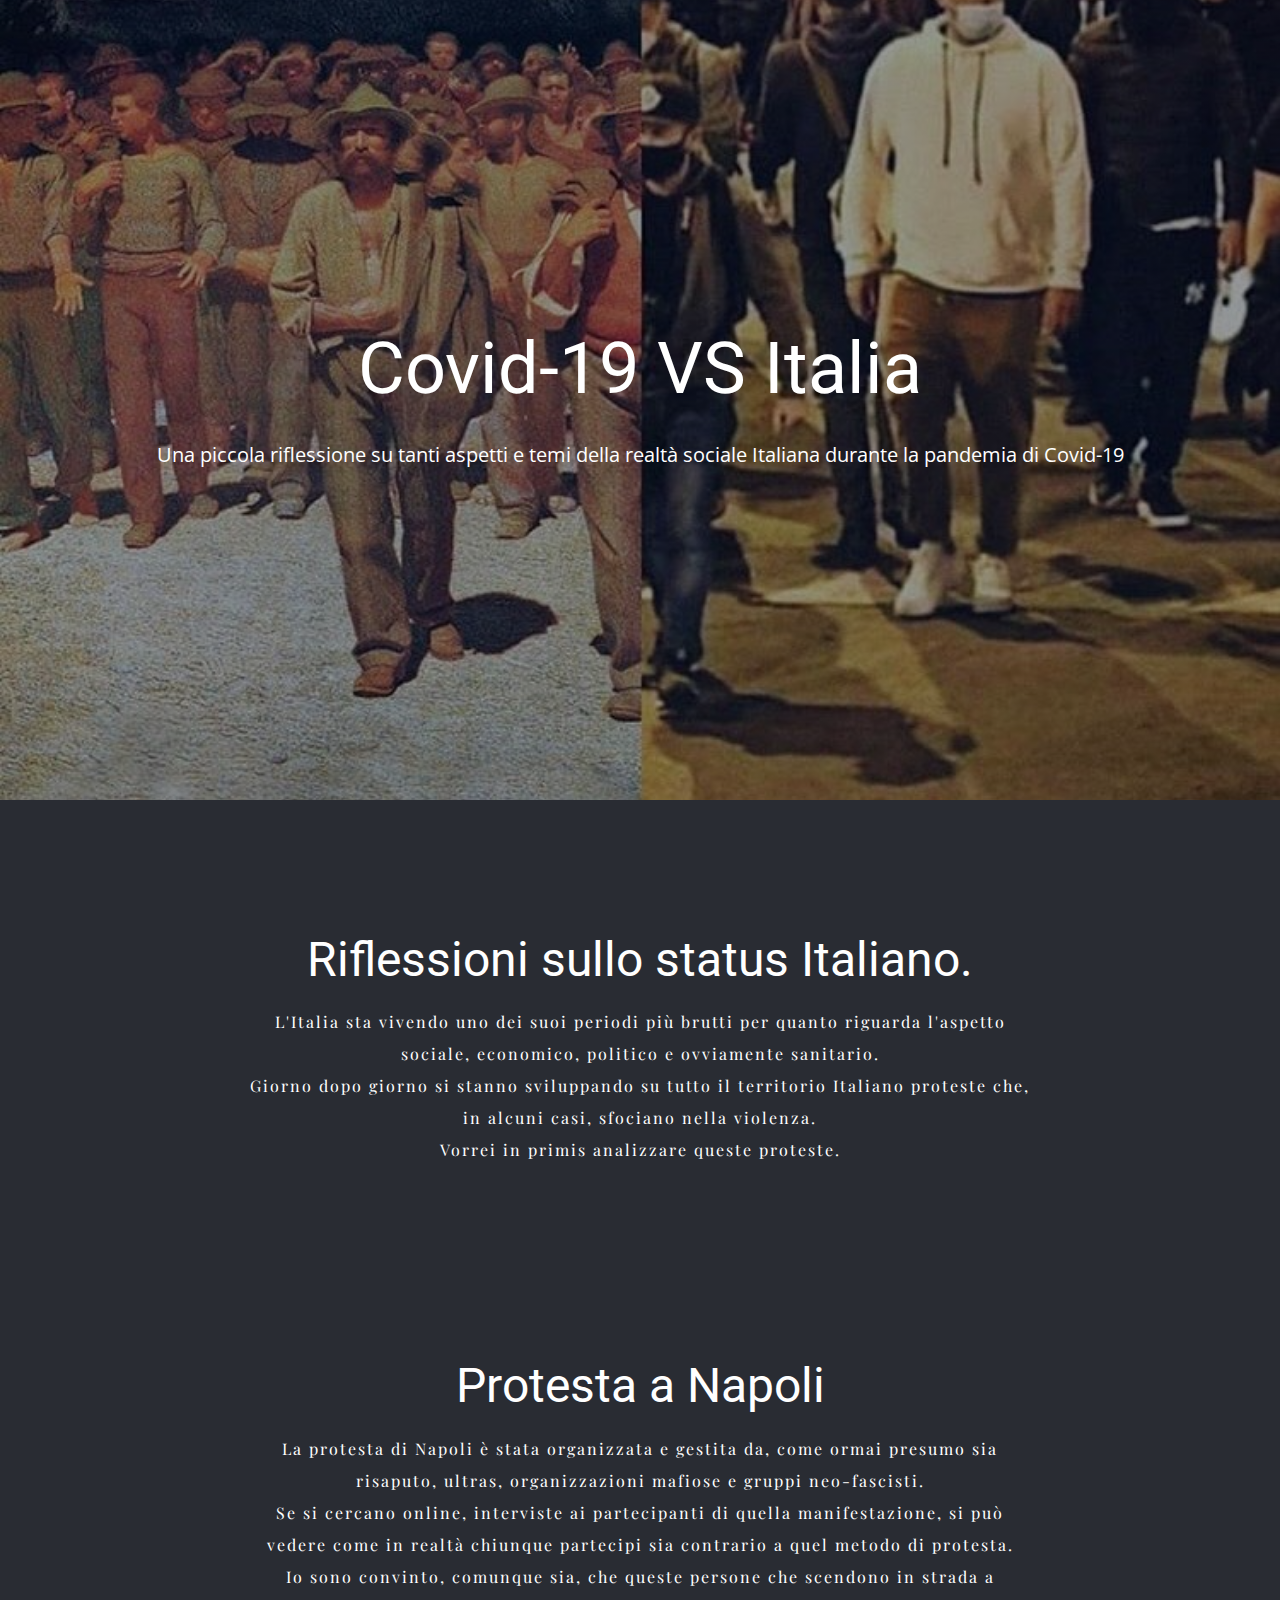
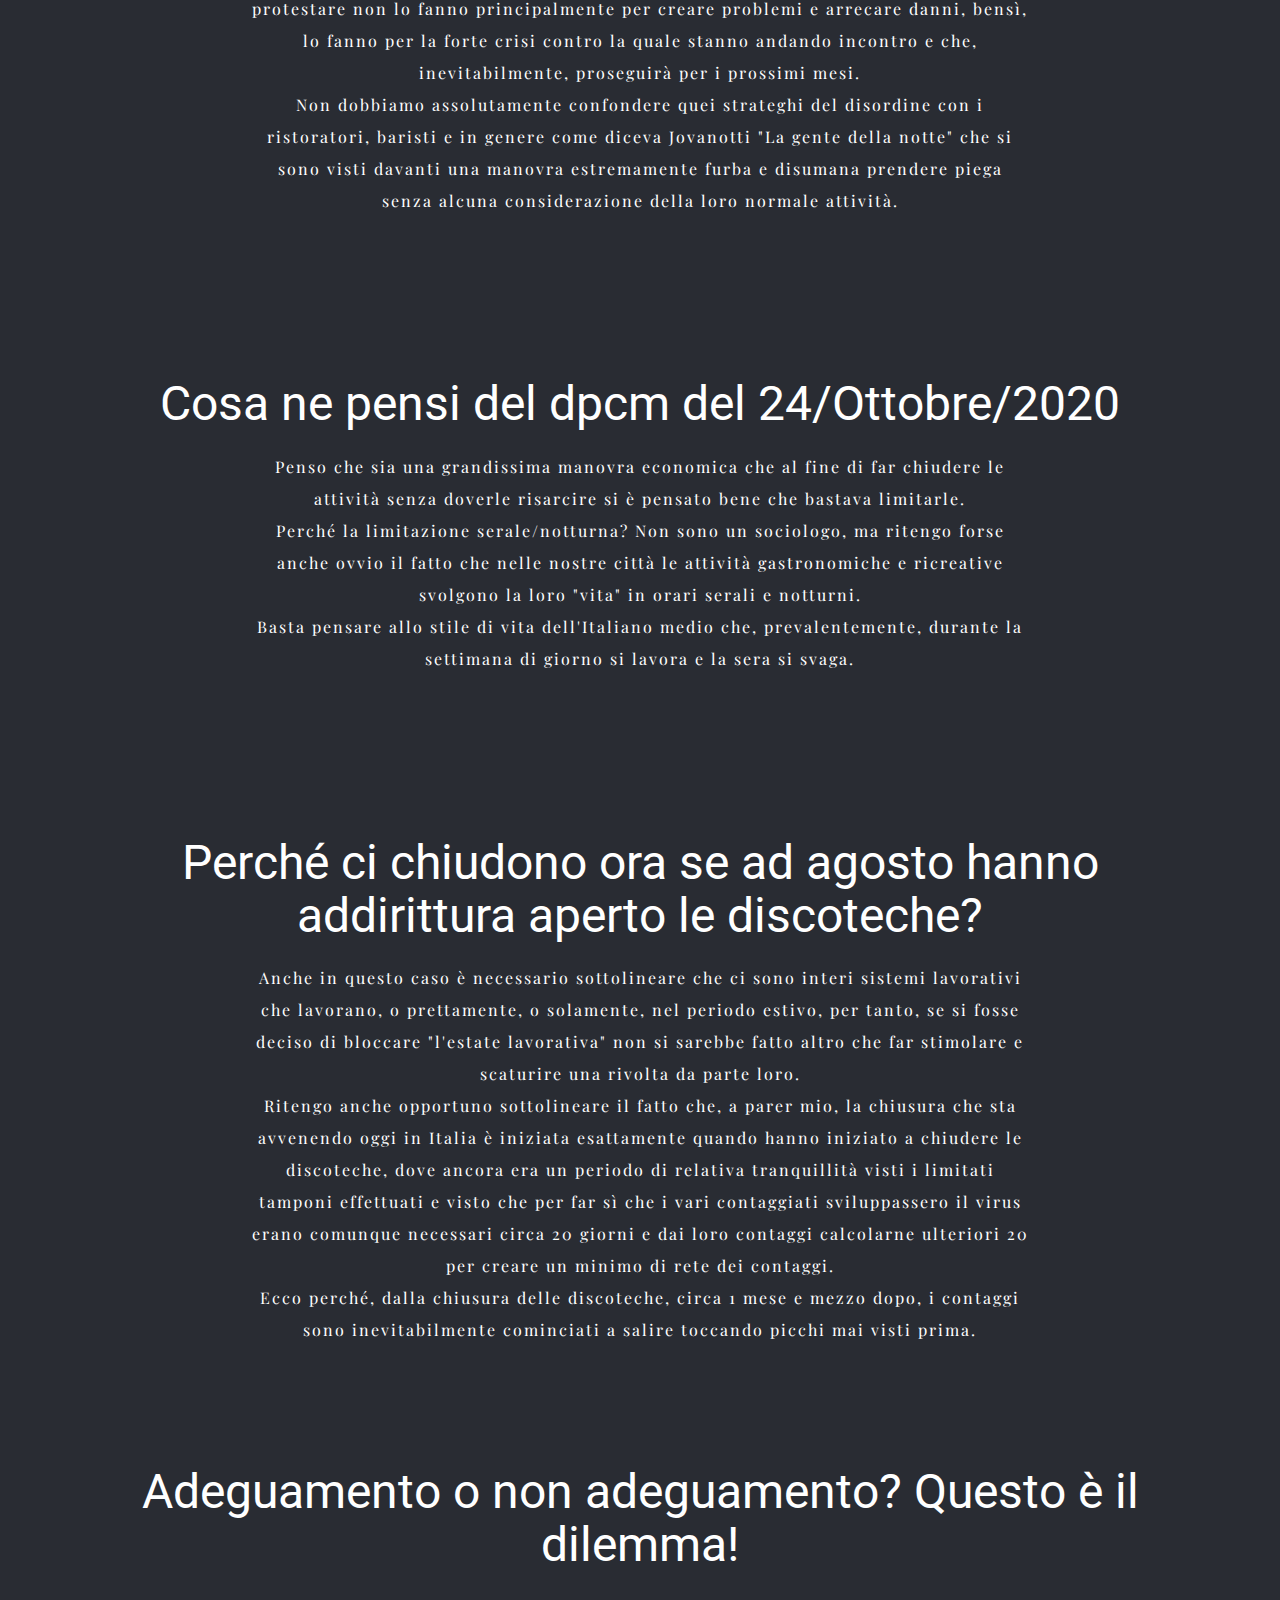
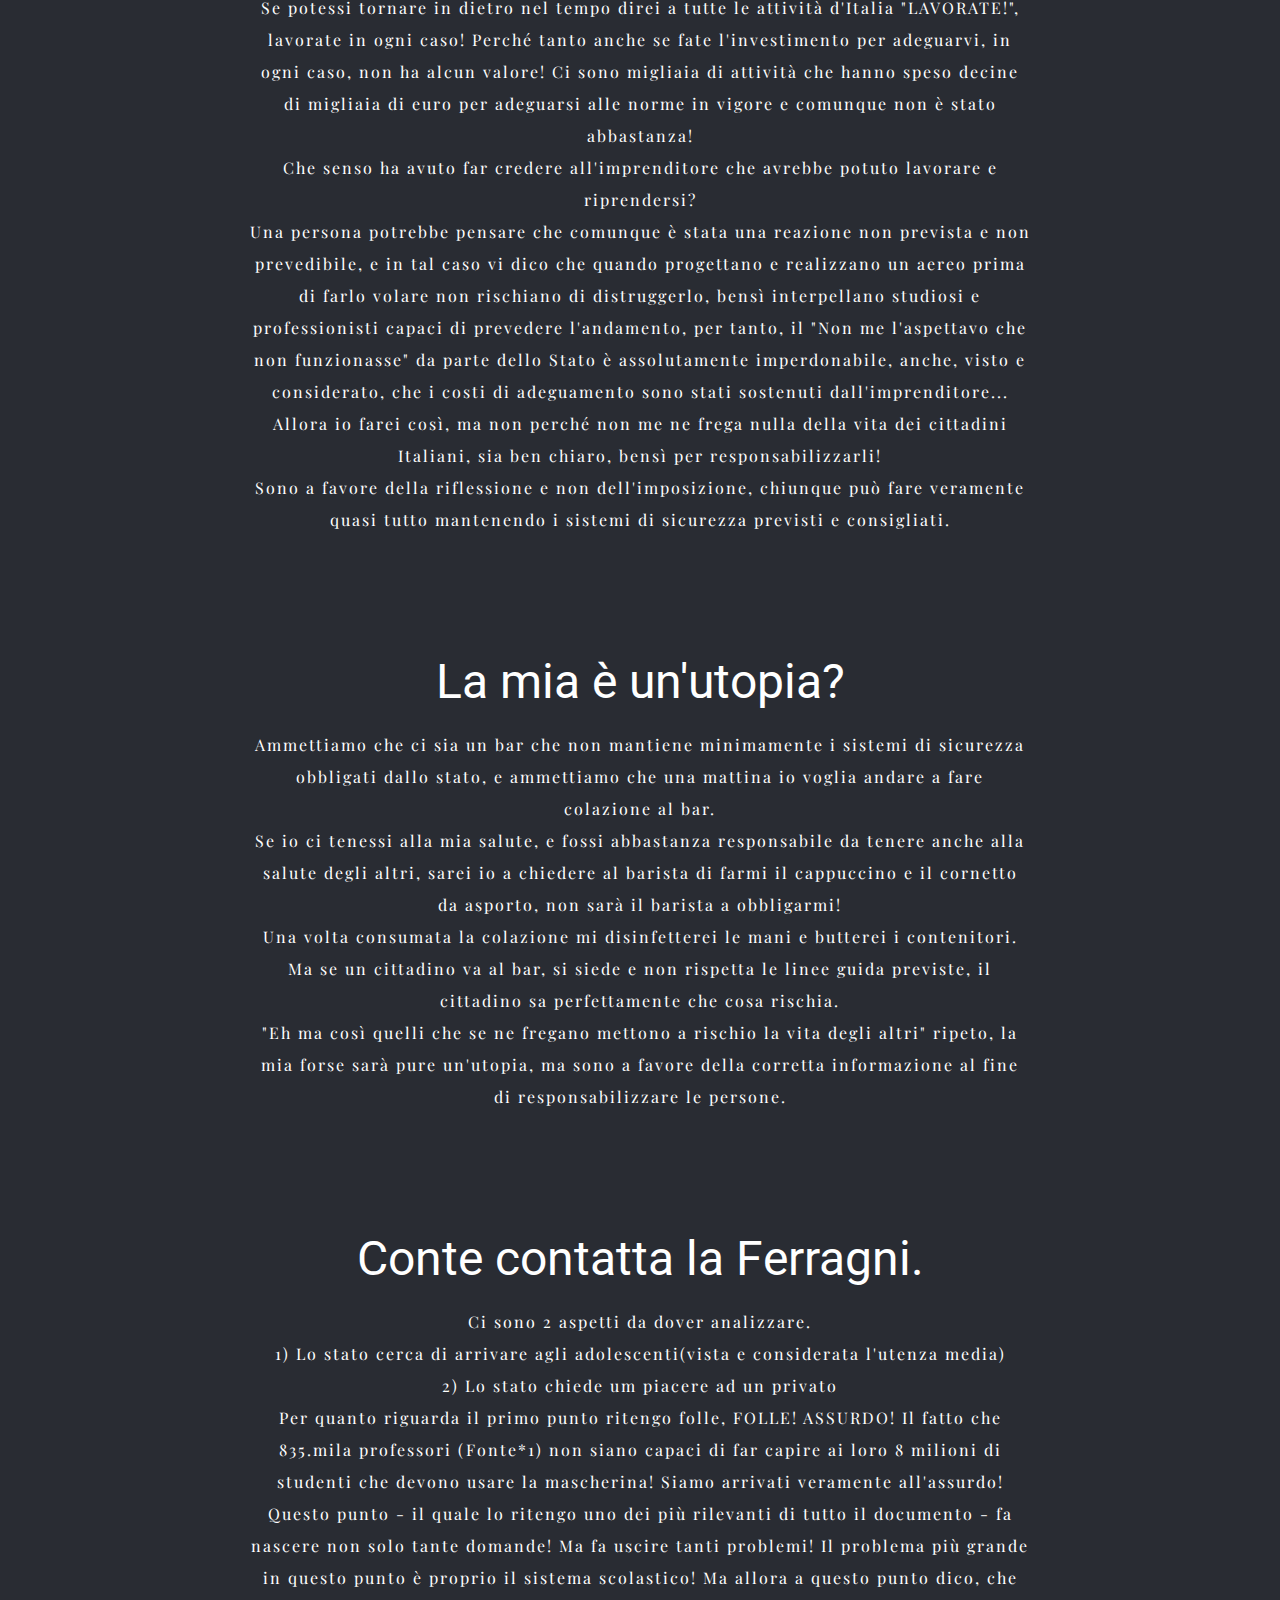
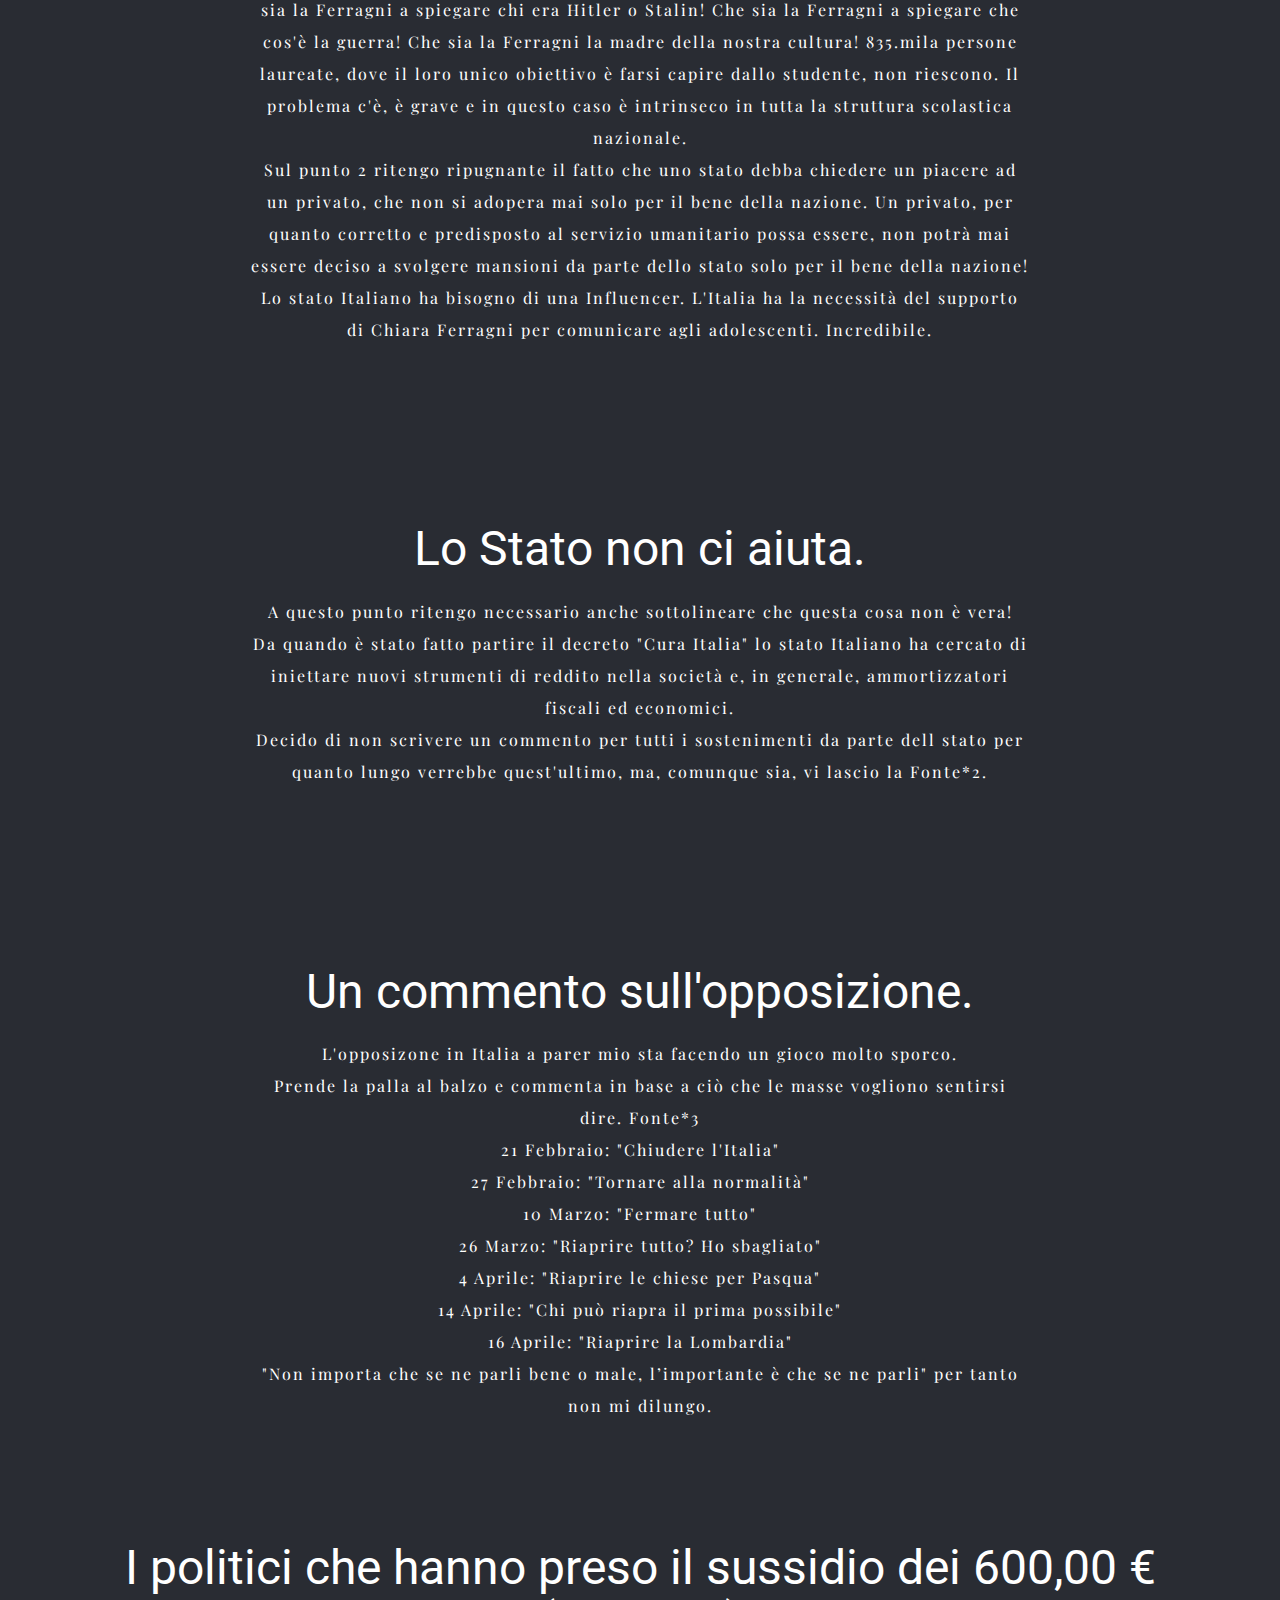
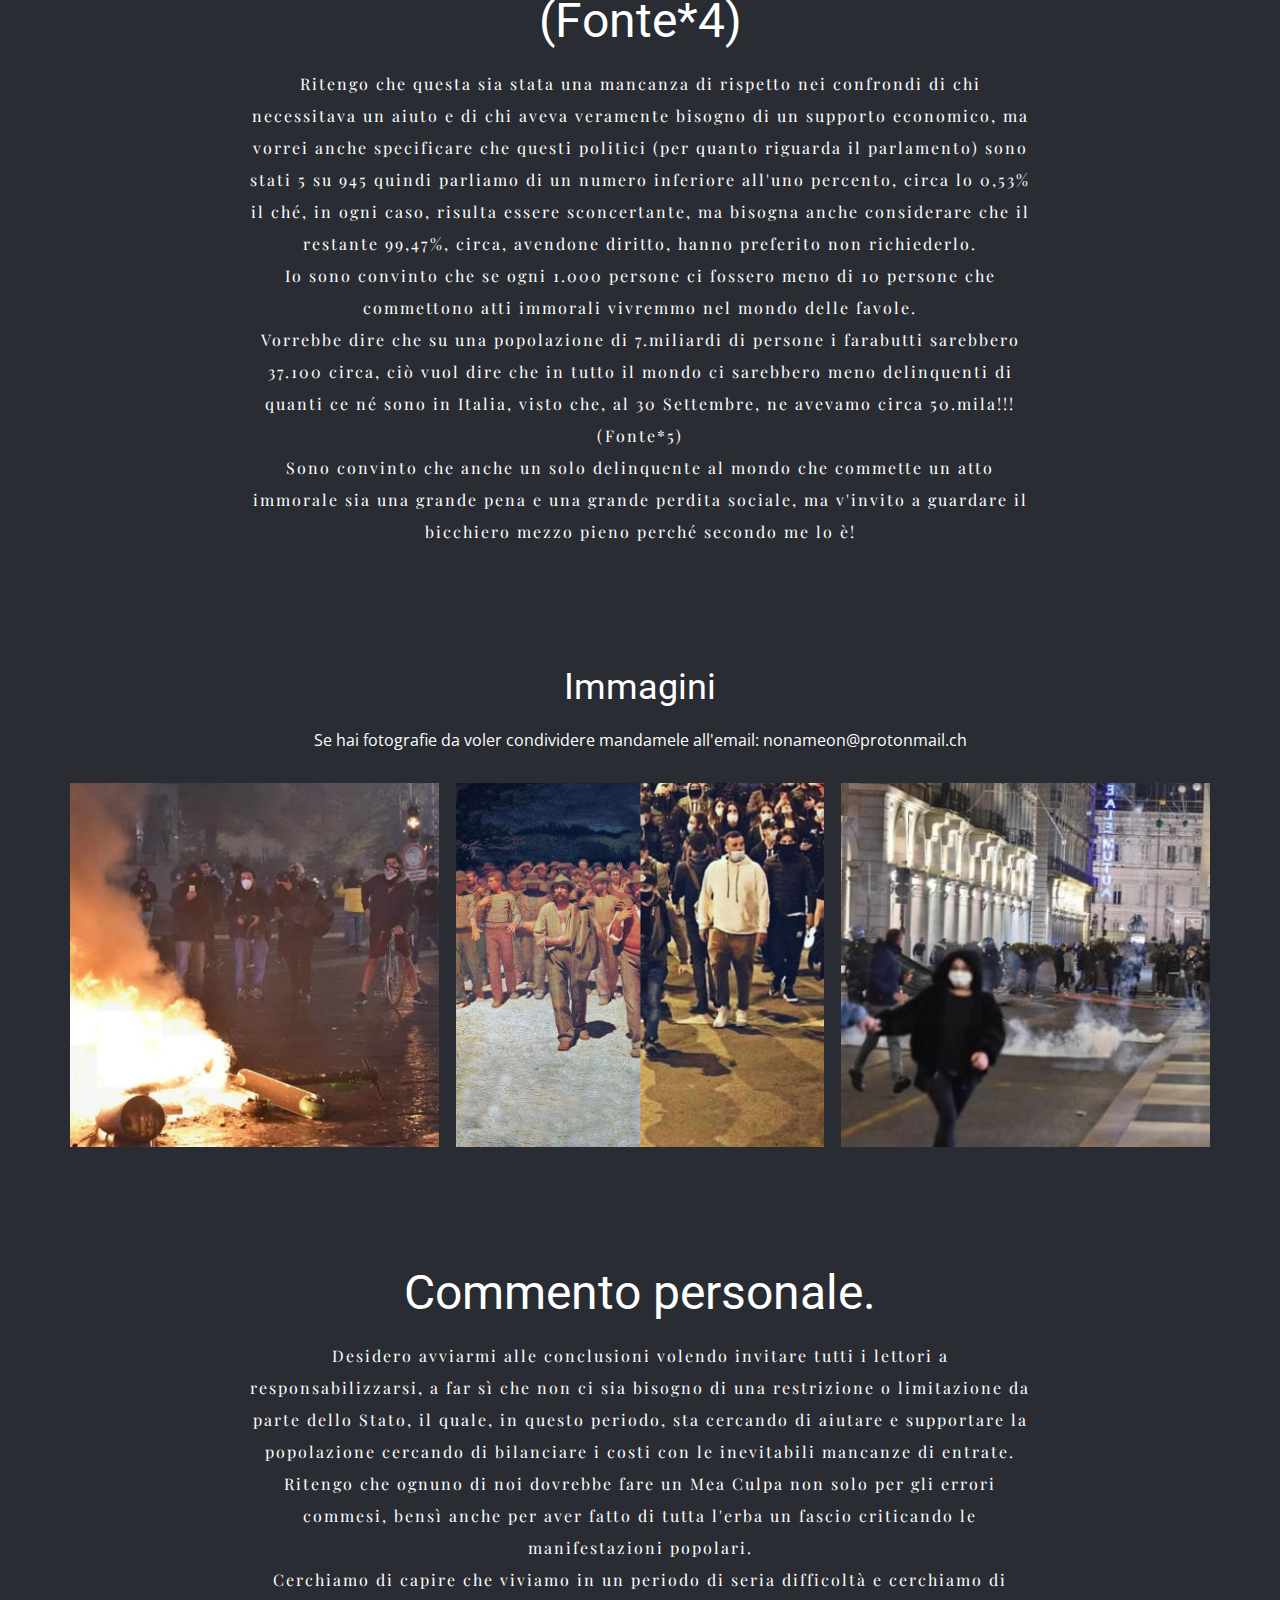
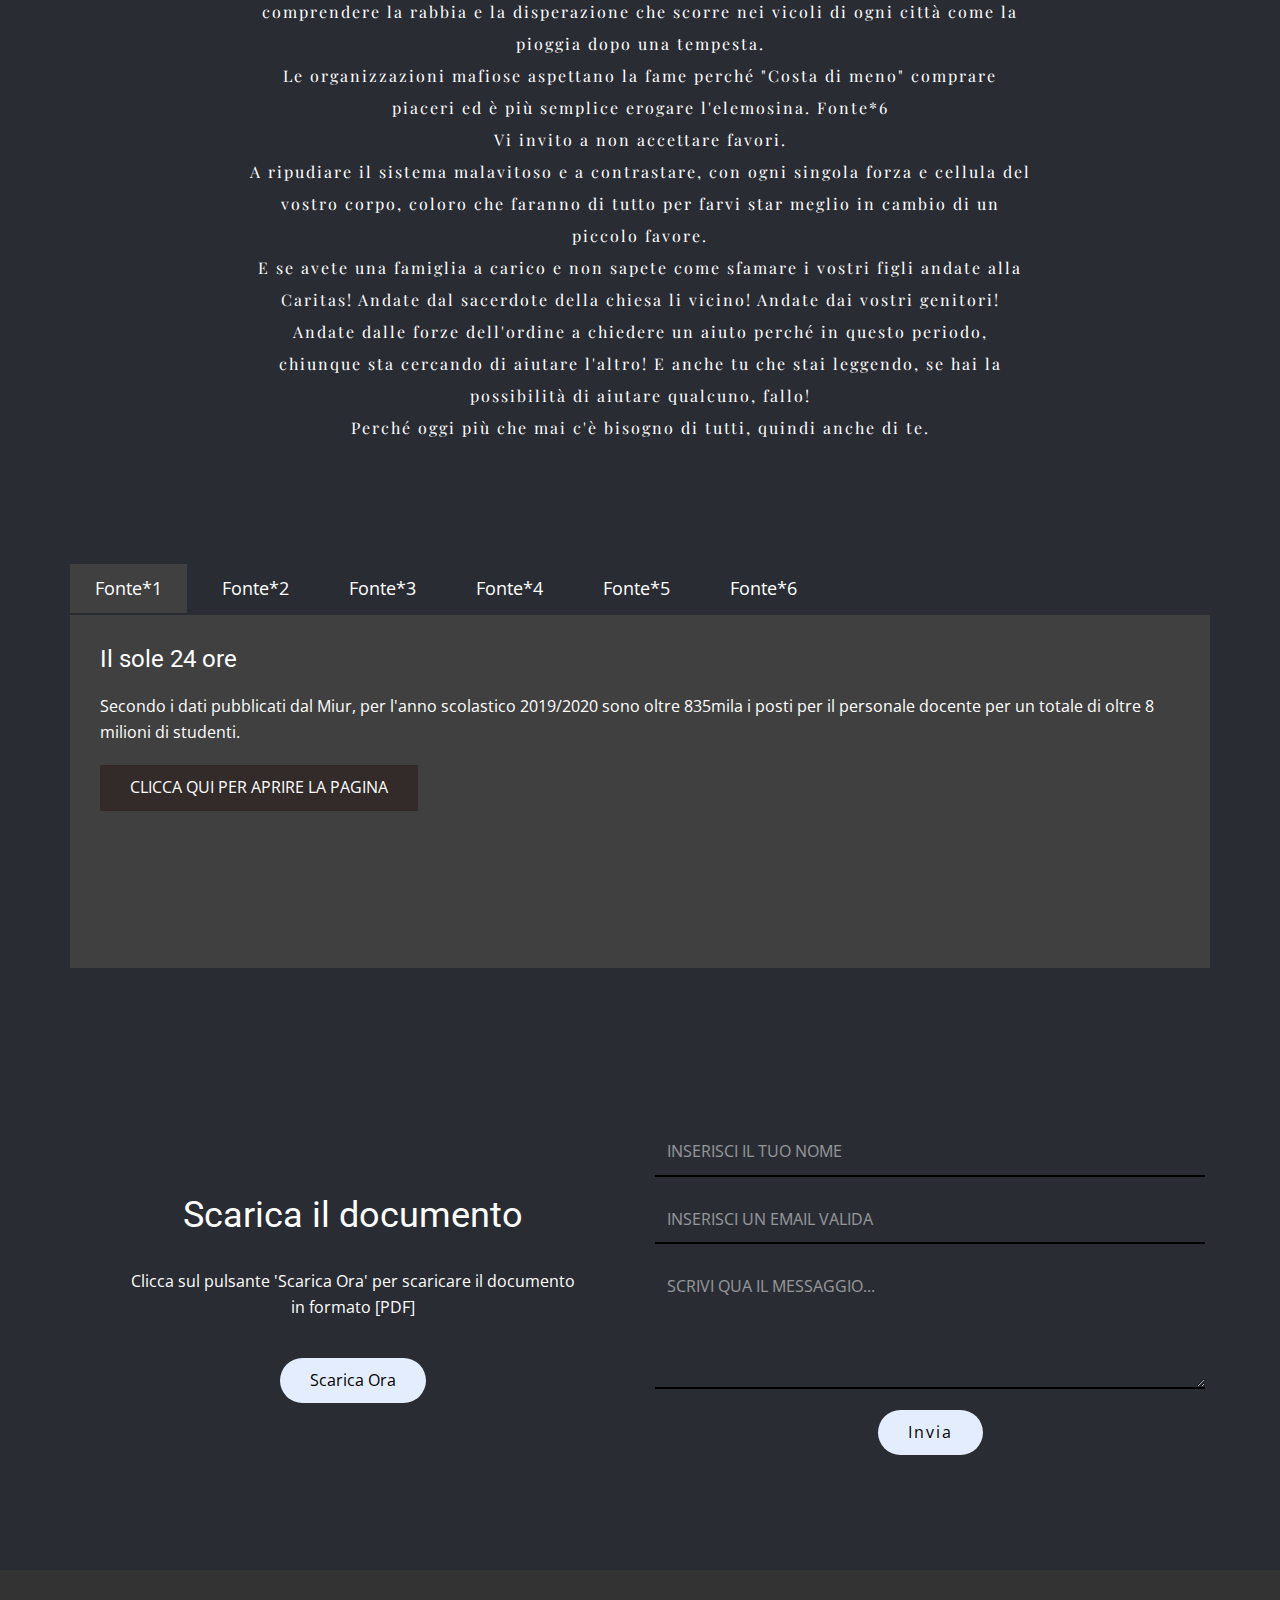
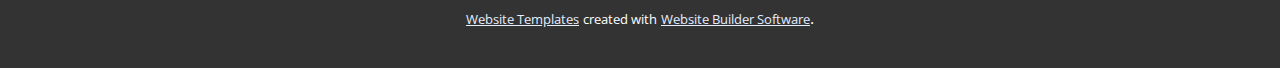
==== commit d918ff78: "Documento 1.3" ====
--- a/Covid-19-vs-Italia.html
+++ b/Covid-19-vs-Italia.html
@@ -30,6 +30,7 @@
     
     
     
+    
     <script type="application/ld+json">{
 		"@context": "http://schema.org",
 		"@type": "Organization",
@@ -122,15 +123,8 @@
         </p>
       </div>
     </section>
-    <section class="u-align-center u-clearfix u-palette-1-dark-3 u-section-12" id="carousel_4555">
-      <div class="u-clearfix u-sheet u-valign-middle u-sheet-1">
-        <h1 class="u-text u-text-default u-text-1">Commento personale.</h1>
-        <p class="u-custom-font u-font-playfair-display u-text u-text-2">Desidero avviarmi alle conclusioni volendo invitare tutti i lettori a responsabilizzarsi, a far sì che non ci sia bisogno di una restrizione o limitazione da parte dello Stato, il quale, in questo periodo, sta cercando di aiutare e supportare la popolazione cercando di bilanciare i costi con le inevitabili mancanze di entrate. <br>Ritengo che ognuno di noi dovrebbe fare un Mea Culpa non solo per gli errori commesi, bensì anche per aver fatto di tutta l'erba un fascio criticando le manifestazioni popolari. <br>Cerchiamo di capire che viviamo in un periodo di seria difficoltà e cerchiamo di comprendere la rabbia e la disperazione che scorre nei vicoli di ogni città come la pioggia dopo una tempesta. <br>Le organizzazioni mafiose aspettano la fame perché "Costa di meno" comprare piaceri ed è più semplice erogare l'elemosina. Fonte*6 <br>Vi invito a non accettare favori. <br>A ripudiare il sistema malavitoso e a contrastare, con ogni singola forza e cellula del vostro corpo, coloro che faranno di tutto per farvi star meglio in cambio di un piccolo favore. <br>E se avete una famiglia a carico e non sapete come sfamare i vostri figli andate alla Caritas! Andate dal sacerdote della chiesa li vicino! Andate dai vostri genitori! Andate dalle forze dell'ordine a chiedere un aiuto perché in questo periodo, chiunque sta cercando di aiutare l'altro! E anche tu che stai leggendo, se hai la possibilità di aiutare qualcuno, fallo! <br>Perché oggi più che mai c'è bisogno di tutti, quindi anche di te.
-        </p>
-      </div>
-    </section>
-    <section class="u-align-center u-clearfix u-palette-1-dark-3 u-section-13" src="" id="sec-db5c">
-      <div class="u-clearfix u-sheet u-valign-middle u-sheet-1">
+    <section class="u-align-center u-clearfix u-palette-1-dark-3 u-section-12" src="" id="sec-db5c">
+      <div class="u-clearfix u-sheet u-sheet-1">
         <h2 class="u-text u-text-1">Immagini</h2>
         <p class="u-text u-text-2">Se hai fotografie da voler condividere mandamele all'email: nonameon@protonmail.ch</p>
         <div class="u-expanded-width u-gallery u-layout-grid u-lightbox u-show-text-on-hover u-gallery-1">
@@ -146,7 +140,7 @@
             </div>
             <div class="u-effect-fade u-gallery-item" data-href="https://www.instagram.com/p/CGtDZG1AwkH/" data-target="_blank">
               <div class="u-back-slide" data-image-width="750" data-image-height="744">
-                <img class="u-back-image u-expanded" src="images/covid-protesta-napoli.jpg?version=">
+                <img class="u-back-image u-expanded" src="images/covid-protesta-napoli.jpg">
               </div>
               <div class="u-over-slide u-shading u-over-slide-2">
                 <h3 class="u-gallery-heading"></h3>
@@ -164,7 +158,13 @@
             </div>
           </div>
         </div>
-        <a href="mailto:nonameon@protonmail.ch?subject=Voglio%20aggiungere%20alcune%20foto" class="u-btn u-button-style u-btn-1">Contattami</a>
+      </div>
+    </section>
+    <section class="u-align-center u-clearfix u-palette-1-dark-3 u-section-13" id="carousel_4555">
+      <div class="u-clearfix u-sheet u-valign-middle u-sheet-1">
+        <h1 class="u-text u-text-default u-text-1">Commento personale.</h1>
+        <p class="u-custom-font u-font-playfair-display u-text u-text-2">Desidero avviarmi alle conclusioni volendo invitare tutti i lettori a responsabilizzarsi, a far sì che non ci sia bisogno di una restrizione o limitazione da parte dello Stato, il quale, in questo periodo, sta cercando di aiutare e supportare la popolazione cercando di bilanciare i costi con le inevitabili mancanze di entrate. <br>Ritengo che ognuno di noi dovrebbe fare un Mea Culpa non solo per gli errori commesi, bensì anche per aver fatto di tutta l'erba un fascio criticando le manifestazioni popolari. <br>Cerchiamo di capire che viviamo in un periodo di seria difficoltà e cerchiamo di comprendere la rabbia e la disperazione che scorre nei vicoli di ogni città come la pioggia dopo una tempesta. <br>Le organizzazioni mafiose aspettano la fame perché "Costa di meno" comprare piaceri ed è più semplice erogare l'elemosina. Fonte*6 <br>Vi invito a non accettare favori. <br>A ripudiare il sistema malavitoso e a contrastare, con ogni singola forza e cellula del vostro corpo, coloro che faranno di tutto per farvi star meglio in cambio di un piccolo favore. <br>E se avete una famiglia a carico e non sapete come sfamare i vostri figli andate alla Caritas! Andate dal sacerdote della chiesa li vicino! Andate dai vostri genitori! Andate dalle forze dell'ordine a chiedere un aiuto perché in questo periodo, chiunque sta cercando di aiutare l'altro! E anche tu che stai leggendo, se hai la possibilità di aiutare qualcuno, fallo! <br>Perché oggi più che mai c'è bisogno di tutti, quindi anche di te.
+        </p>
       </div>
     </section>
     <section class="u-align-center u-clearfix u-palette-1-dark-3 u-section-14" id="carousel_548c">
@@ -234,6 +234,55 @@
               </div>
             </div>
           </div>
+        </div>
+      </div>
+    </section>
+    <section class="u-clearfix u-palette-1-dark-3 u-section-15" id="sec-7e1b">
+      <div class="u-clearfix u-sheet u-sheet-1">
+        <div class="u-clearfix u-expanded-width u-gutter-10 u-layout-wrap u-layout-wrap-1">
+          <div class="u-layout" style="">
+            <div class="u-layout-row" style="">
+              <div class="u-container-style u-layout-cell u-left-cell u-size-30 u-size-xs-60 u-layout-cell-1" src="">
+                <div class="u-container-layout u-valign-middle u-container-layout-1">
+                  <h2 class="u-align-center u-text u-text-1" spellcheck="false">Scarica il documento</h2>
+                  <p class="u-align-center u-text u-text-2" spellcheck="false">Clicca sul pulsante 'Scarica Ora' per scaricare il documento in formato [PDF]</p>
+                  <a href="https://github.com/NoNameoN-A/Riflessioni-sullo-status-Italiano/raw/main/Documento.pdf" class="u-btn u-btn-round u-button-style u-radius-50 u-btn-1" target="_blank">Scarica Ora</a>
+                </div>
+              </div>
+              <div class="u-align-center u-container-style u-layout-cell u-right-cell u-size-30 u-size-xs-60 u-layout-cell-2" src="">
+                <div class="u-container-layout u-container-layout-2" src=""></div>
+              </div>
+            </div>
+          </div>
+        </div>
+        <div class="u-form u-form-1">
+          <form action="//localhost:51889/editor/Forms/Process" method="POST" class="u-clearfix u-form-spacing-20 u-form-vertical u-inner-form" style="padding: 10px" source="email" name="form">
+            <input type="hidden" id="siteId" name="siteId" value="133819">
+            <input type="hidden" id="pageId" name="pageId" value="133820">
+            <div class="u-form-group u-form-name u-form-group-1">
+              <label for="name-3b9a" class="u-form-control-hidden u-label">
+                <a class="u-active-none u-border-none u-btn u-button-style u-hover-none u-none u-text-palette-1-base u-btn-2" href="https://nicepage.com">Nome</a>
+              </label>
+              <input type="text" placeholder="Inserisci il tuo nome" id="name-3b9a" name="name" class="u-border-2 u-border-black u-border-no-left u-border-no-right u-border-no-top u-input u-input-rectangle u-input-1" required="">
+            </div>
+            <div class="u-form-email u-form-group u-form-group-2">
+              <label for="email-3b9a" class="u-form-control-hidden u-label">Email</label>
+              <input type="email" placeholder="Inserisci un email valida" id="email-3b9a" name="email" class="u-border-2 u-border-black u-border-no-left u-border-no-right u-border-no-top u-input u-input-rectangle u-input-2" required="">
+            </div>
+            <div class="u-form-group u-form-message u-form-group-3">
+              <label for="message-3b9a" class="u-form-control-hidden u-label"></label>
+              <textarea placeholder="Scrivi qua il messaggio..." rows="4" cols="50" id="message-3b9a" name="message" class="u-border-2 u-border-black u-border-no-left u-border-no-right u-border-no-top u-input u-input-rectangle u-input-3" required="" spellcheck="false"></textarea>
+            </div>
+            <div class="u-align-center u-form-group u-form-submit u-form-group-4">
+              <a href="#" class="u-btn u-btn-round u-btn-submit u-button-style u-radius-50 u-btn-3">Invia<br>
+              </a>
+              <input type="submit" value="submit" class="u-form-control-hidden">
+            </div>
+            <div class="u-form-send-message u-form-send-success">Thank you! Your message has been sent.</div>
+            <div class="u-form-send-error u-form-send-message">C'è stato un errore nell'invio dell'email.
+Ricorda che puoi contattarmi normalmente all'indirizzo: nonameon@protonmail.ch</div>
+            <input type="hidden" value="" name="recaptchaResponse">
+          </form>
         </div>
       </div>
     </section>
--- a/Covid-19-vs-Italia.css
+++ b/Covid-19-vs-Italia.css
@@ -160,45 +160,44 @@
 .u-section-11 .u-text-2 {width: 540px} }
 
 @media (max-width: 575px){ .u-section-11 .u-text-2 {width: 340px} }.u-section-12 {background-image: none}
-.u-section-12 .u-sheet-1 {min-height: 500px}
-.u-section-12 .u-text-1 {margin: 60px auto 0}
-.u-section-12 .u-text-2 {letter-spacing: 2px; width: 781px; line-height: 2; margin: 20px auto 60px} 
-
-@media (max-width: 1199px){ .u-section-12 {min-height: 316px}
-.u-section-12 .u-text-1 {font-style: normal} }
-
-@media (max-width: 991px){ .u-section-12 {min-height: 244px}
-.u-section-12 .u-text-2 {width: 720px} }
-
-@media (max-width: 767px){ .u-section-12 {min-height: 249px}
-.u-section-12 .u-sheet-1 {min-height: 505px}
-.u-section-12 .u-text-2 {width: 540px} }
-
-@media (max-width: 575px){ .u-section-12 .u-text-2 {width: 340px} }.u-section-13 {background-image: none}
-.u-section-13 .u-sheet-1 {min-height: 598px}
-.u-section-13 .u-text-1 {margin: 60px 20px 0}
-.u-section-13 .u-text-2 {margin: 20px 0 0}
-.u-section-13 .u-gallery-1 {height: 364px; grid-gap: 17px; margin: 30px auto 0}
-.u-section-13 .u-gallery-inner-1 {grid-template-columns: repeat(3, auto); grid-gap: 17px}
-.u-section-13 .u-over-slide-1 {background-image: linear-gradient(0deg, rgba(0,0,0,0.2), rgba(0,0,0,0.2)); padding: 20px}
-.u-section-13 .u-over-slide-2 {background-image: linear-gradient(0deg, rgba(0,0,0,0.2), rgba(0,0,0,0.2)); padding: 20px}
-.u-section-13 .u-over-slide-3 {background-image: linear-gradient(0deg, rgba(0,0,0,0.2), rgba(0,0,0,0.2)); padding: 20px}
-.u-section-13 .u-btn-1 {margin: 30px auto 60px} 
-
-@media (max-width: 1199px){ .u-section-13 .u-sheet-1 {min-height: 429px}
-.u-section-13 .u-text-1 {margin-left: 0; margin-right: 0}
-.u-section-13 .u-gallery-1 {height: 300px; grid-template-columns: repeat(3, auto); margin-right: initial; margin-left: initial} }
-
-@media (max-width: 991px){ .u-section-13 .u-sheet-1 {min-height: 818px}
-.u-section-13 .u-gallery-1 {height: 689px; grid-template-columns: repeat(2, auto); margin-right: initial; margin-left: initial}
-.u-section-13 .u-gallery-inner-1 {grid-template-columns: repeat(2, auto)} }
-
-@media (max-width: 767px){ .u-section-13 .u-sheet-1 {min-height: 1679px}
-.u-section-13 .u-gallery-1 {height: 1550px; grid-template-columns: repeat(1, auto); margin-right: initial; margin-left: initial}
-.u-section-13 .u-gallery-inner-1 {grid-template-columns: repeat(1, auto)} }
-
-@media (max-width: 575px){ .u-section-13 .u-sheet-1 {min-height: 1105px}
-.u-section-13 .u-gallery-1 {height: 976px; margin-right: initial; margin-left: initial} }.u-section-14 {background-image: none}
+.u-section-12 .u-sheet-1 {min-height: 598px}
+.u-section-12 .u-text-1 {margin: 60px 20px 0}
+.u-section-12 .u-text-2 {margin: 20px 0 0}
+.u-section-12 .u-gallery-1 {height: 364px; grid-gap: 17px; margin: 30px auto 60px}
+.u-section-12 .u-gallery-inner-1 {grid-template-columns: repeat(3, auto); grid-gap: 17px}
+.u-section-12 .u-over-slide-1 {background-image: linear-gradient(0deg, rgba(0,0,0,0.2), rgba(0,0,0,0.2)); padding: 20px}
+.u-section-12 .u-over-slide-2 {background-image: linear-gradient(0deg, rgba(0,0,0,0.2), rgba(0,0,0,0.2)); padding: 20px}
+.u-section-12 .u-over-slide-3 {background-image: linear-gradient(0deg, rgba(0,0,0,0.2), rgba(0,0,0,0.2)); padding: 20px} 
+
+@media (max-width: 1199px){ .u-section-12 .u-sheet-1 {min-height: 429px}
+.u-section-12 .u-text-1 {margin-left: 0; margin-right: 0}
+.u-section-12 .u-gallery-1 {height: 300px; grid-template-columns: repeat(3, auto); margin-right: initial; margin-left: initial} }
+
+@media (max-width: 991px){ .u-section-12 .u-sheet-1 {min-height: 818px}
+.u-section-12 .u-gallery-1 {height: 689px; grid-template-columns: repeat(2, auto); margin-right: initial; margin-left: initial}
+.u-section-12 .u-gallery-inner-1 {grid-template-columns: repeat(2, auto)} }
+
+@media (max-width: 767px){ .u-section-12 .u-sheet-1 {min-height: 1679px}
+.u-section-12 .u-gallery-1 {height: 1550px; grid-template-columns: repeat(1, auto); margin-right: initial; margin-left: initial}
+.u-section-12 .u-gallery-inner-1 {grid-template-columns: repeat(1, auto)} }
+
+@media (max-width: 575px){ .u-section-12 .u-sheet-1 {min-height: 1105px}
+.u-section-12 .u-gallery-1 {height: 976px; margin-right: initial; margin-left: initial} }.u-section-13 {background-image: none}
+.u-section-13 .u-sheet-1 {min-height: 500px}
+.u-section-13 .u-text-1 {margin: 60px auto 0}
+.u-section-13 .u-text-2 {letter-spacing: 2px; width: 781px; line-height: 2; margin: 20px auto 60px} 
+
+@media (max-width: 1199px){ .u-section-13 {min-height: 316px}
+.u-section-13 .u-text-1 {font-style: normal} }
+
+@media (max-width: 991px){ .u-section-13 {min-height: 244px}
+.u-section-13 .u-text-2 {width: 720px} }
+
+@media (max-width: 767px){ .u-section-13 {min-height: 249px}
+.u-section-13 .u-sheet-1 {min-height: 505px}
+.u-section-13 .u-text-2 {width: 540px} }
+
+@media (max-width: 575px){ .u-section-13 .u-text-2 {width: 340px} }.u-section-14 {background-image: none}
 .u-section-14 .u-sheet-1 {min-height: 525px}
 .u-section-14 .u-tabs-1 {min-height: 404px; margin: 60px auto 60px 0}
 .u-section-14 .u-tab-link-1 {font-size: 1.125rem; background-image: none; font-weight: 400; padding: 10px 25px}
@@ -245,4 +244,44 @@
 .u-section-14 .u-container-layout-6 {padding-left: 10px; padding-right: 10px}
 .u-section-14 .u-text-11 {margin-right: 132px} }
 
-@media (max-width: 575px){ .u-section-14 .u-text-11 {margin-right: 0} }+@media (max-width: 575px){ .u-section-14 .u-text-11 {margin-right: 0} }.u-section-15 {background-image: none}
+.u-section-15 .u-sheet-1 {min-height: 541px}
+.u-section-15 .u-layout-wrap-1 {pointer-events: auto; margin: 60px auto 0 0}
+.u-section-15 .u-layout-cell-1 {min-height: 431px; pointer-events: auto}
+.u-section-15 .u-container-layout-1 {padding: 30px 60px}
+.u-section-15 .u-text-1 {margin: 0}
+.u-section-15 .u-text-2 {margin: 34px 0 0}
+.u-section-15 .u-btn-1 {margin: 37px auto 0}
+.u-section-15 .u-layout-cell-2 {min-height: 431px; pointer-events: auto}
+.u-section-15 .u-container-layout-2 {padding: 30px 60px}
+.u-section-15 .u-form-1 {height: 351px; margin: -391px -5px 60px 575px}
+.u-section-15 .u-btn-2 {padding: 0}
+.u-section-15 .u-input-1 {text-transform: uppercase}
+.u-section-15 .u-input-2 {text-transform: uppercase}
+.u-section-15 .u-input-3 {text-transform: uppercase}
+.u-section-15 .u-btn-3 {border-style: none; letter-spacing: 2px} 
+
+@media (max-width: 1199px){ .u-section-15 .u-sheet-1 {min-height: 100px}
+.u-section-15 .u-layout-wrap-1 {margin-right: initial; margin-left: initial}
+.u-section-15 .u-layout-cell-1 {min-height: 355px}
+.u-section-15 .u-layout-cell-2 {min-height: 355px; background-position: 50% 50%}
+.u-section-15 .u-form-1 {width: 345px; margin-right: 0; margin-left: 475px}
+.u-section-15 .u-btn-3 {text-transform: none} }
+
+@media (max-width: 991px){ .u-section-15 .u-layout-cell-1 {min-height: 100px}
+.u-section-15 .u-container-layout-1 {padding-left: 30px; padding-right: 30px}
+.u-section-15 .u-layout-cell-2 {min-height: 272px}
+.u-section-15 .u-container-layout-2 {padding-left: 30px; padding-right: 30px}
+.u-section-15 .u-form-1 {width: 295px; margin-left: 365px} }
+
+@media (max-width: 767px){ .u-section-15 .u-container-layout-1 {padding-left: 10px; padding-right: 10px}
+.u-section-15 .u-layout-cell-2 {min-height: 408px}
+.u-section-15 .u-container-layout-2 {padding-left: 10px; padding-right: 10px}
+.u-section-15 .u-form-1 {margin-left: 275px} }
+
+@media (max-width: 575px){ .u-section-15 .u-layout-cell-2 {min-height: 257px}
+.u-section-15 .u-form-1 {margin-right: -5px; margin-left: 175px}
+.u-section-15 .u-form-group-1 {width: 100%}
+.u-section-15 .u-form-group-2 {width: 100%}
+.u-section-15 .u-form-group-3 {width: 100%}
+.u-section-15 .u-form-group-4 {width: 100%} }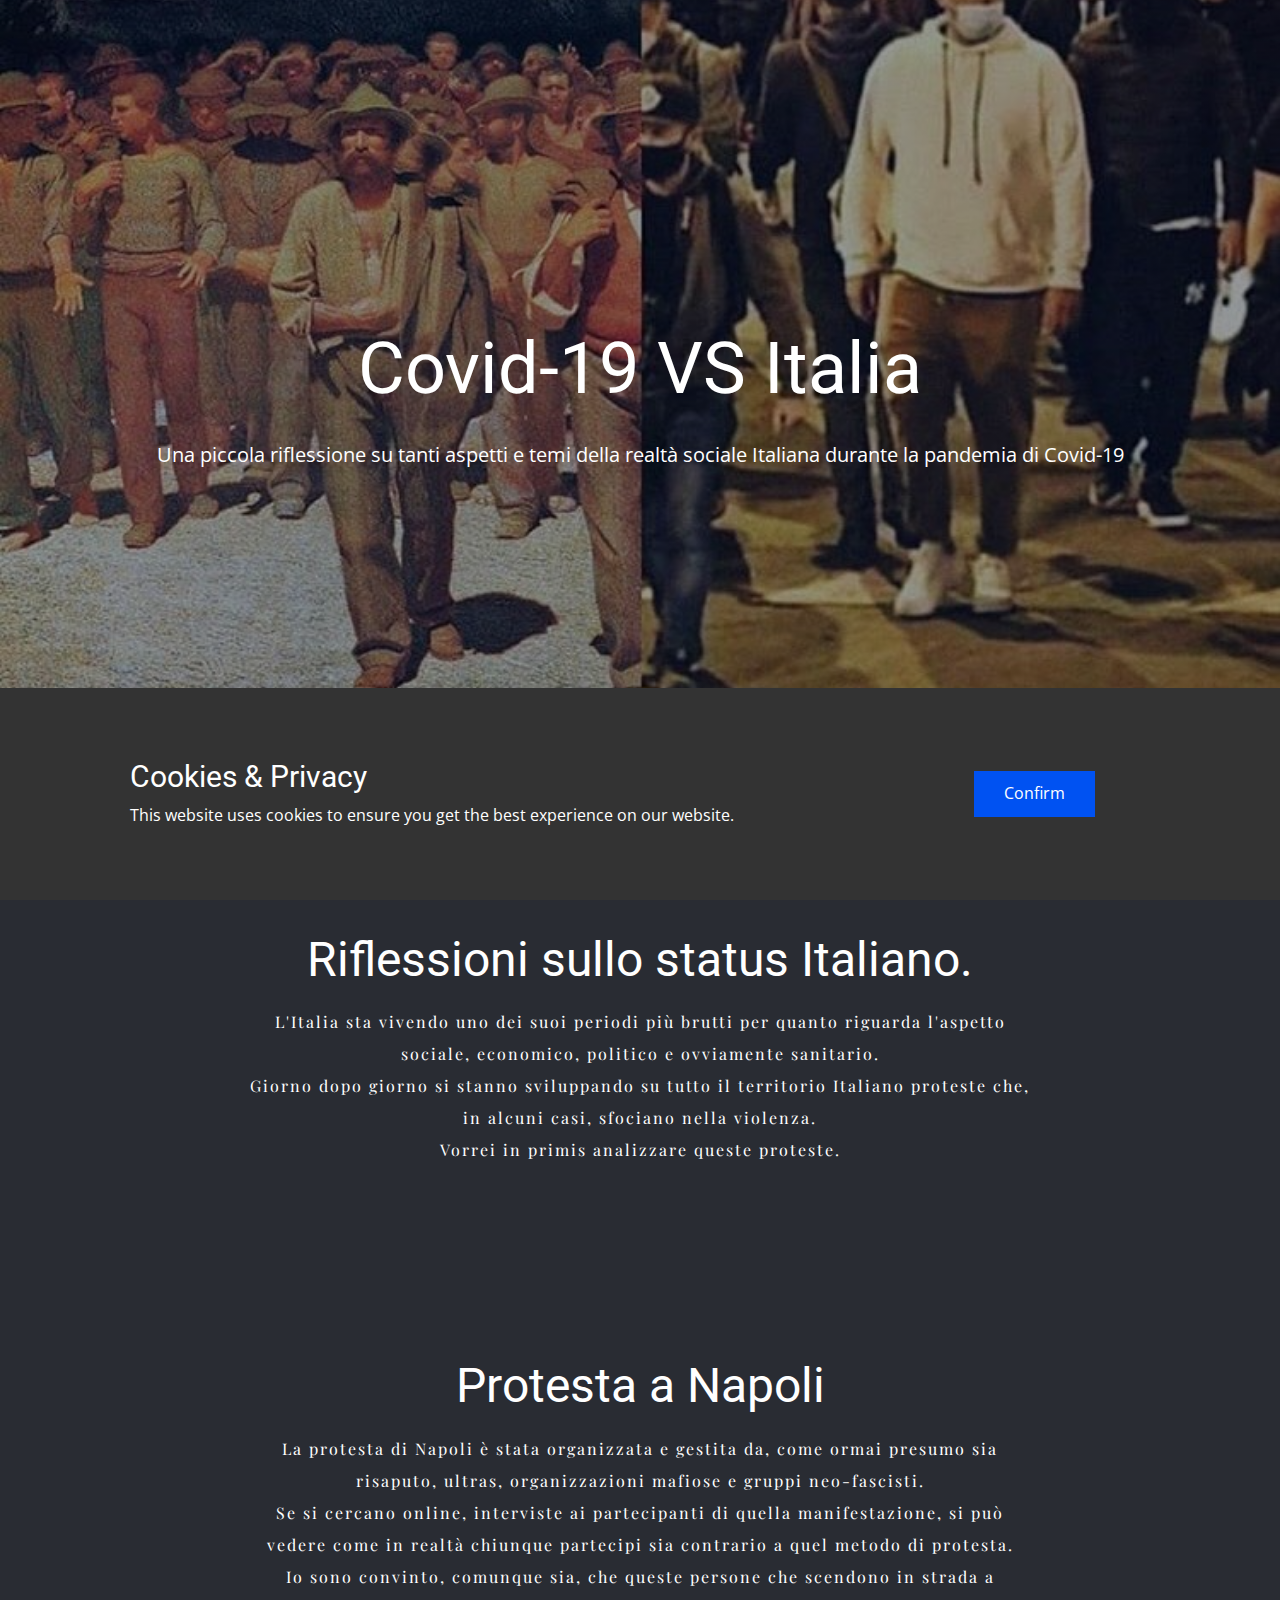
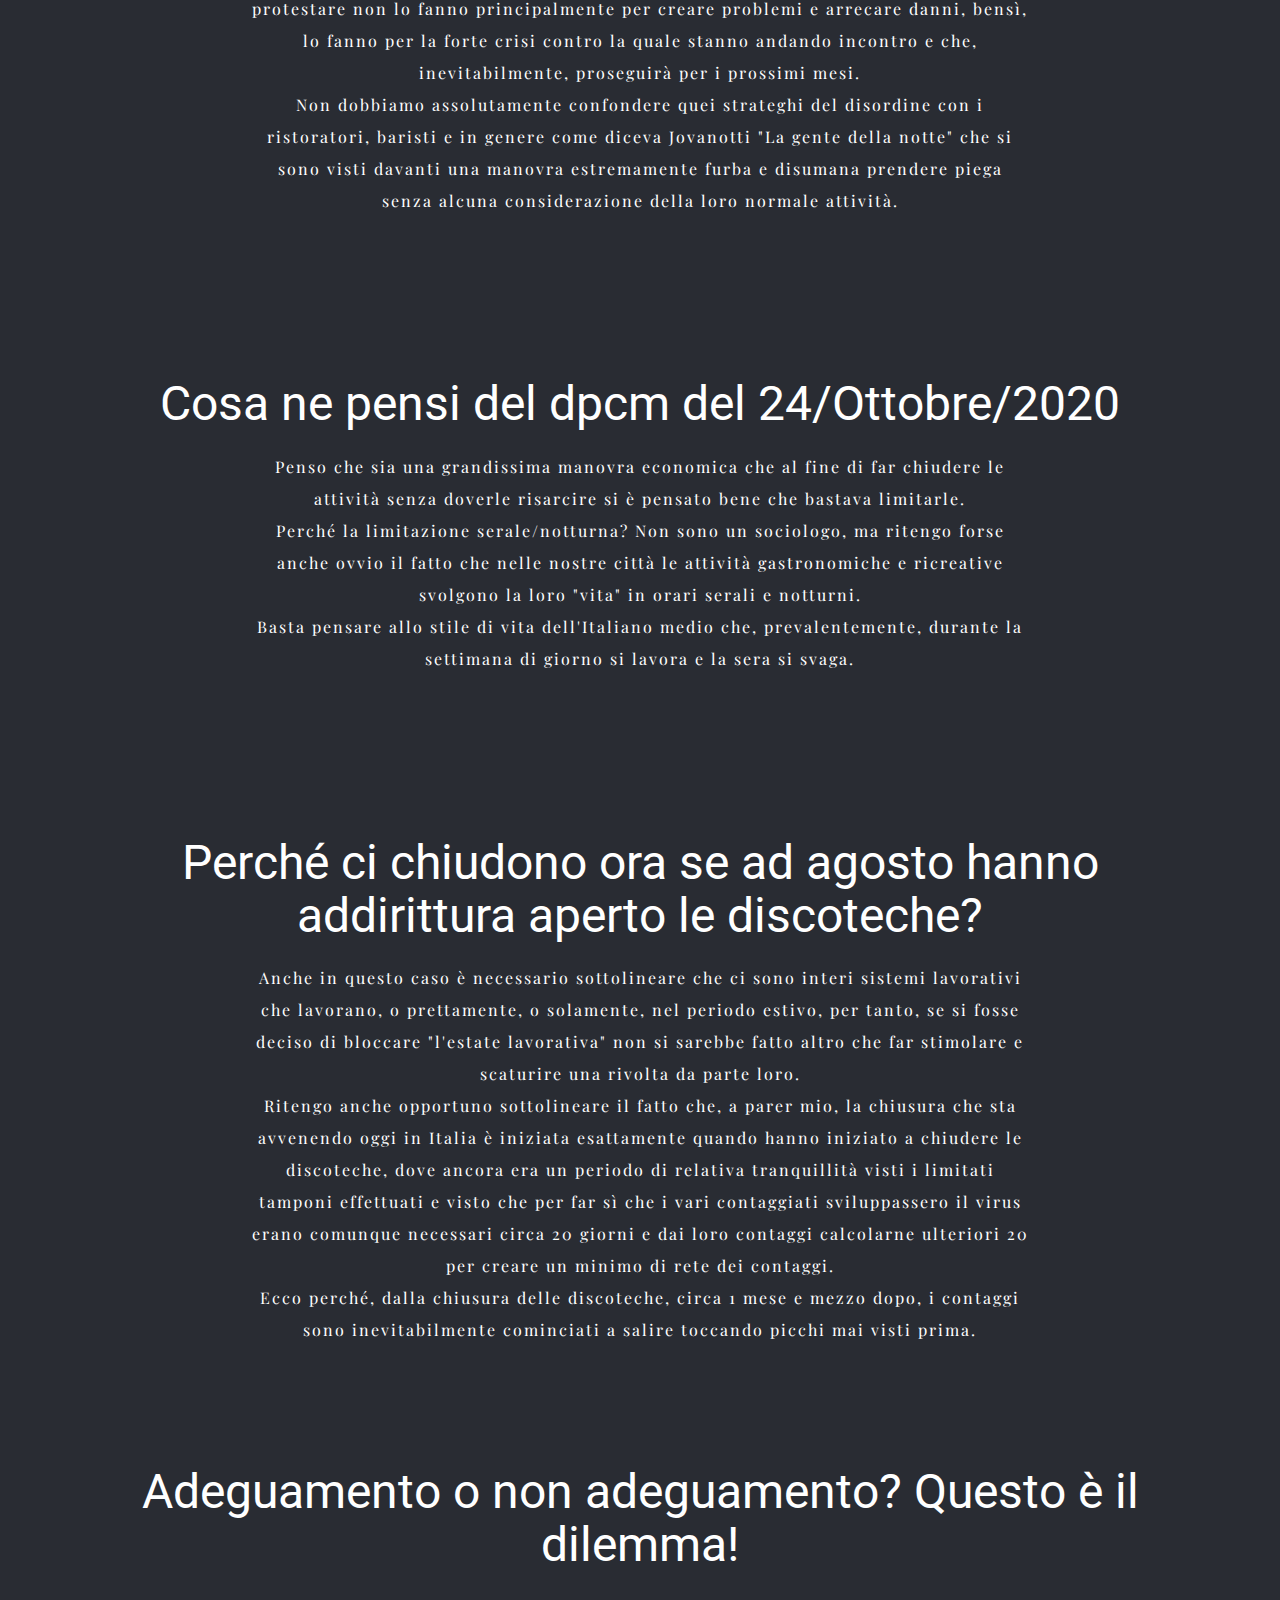
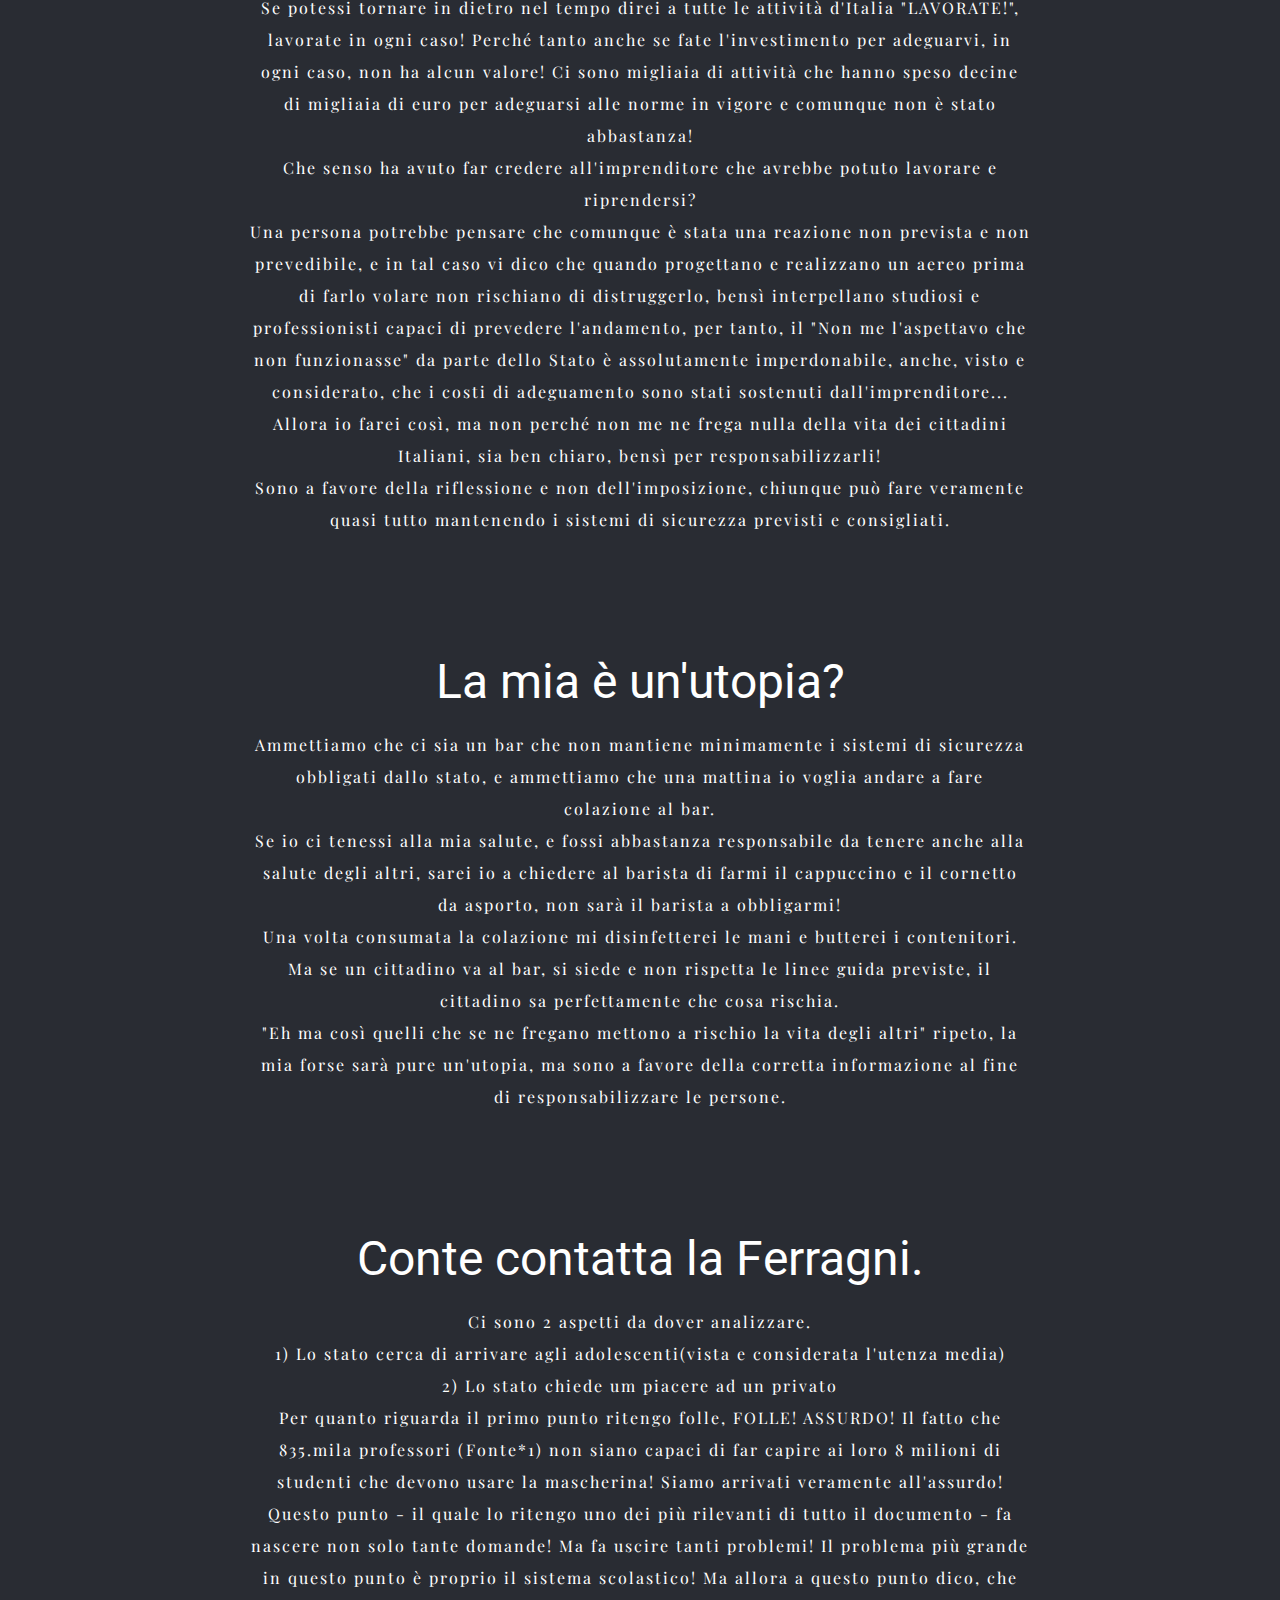
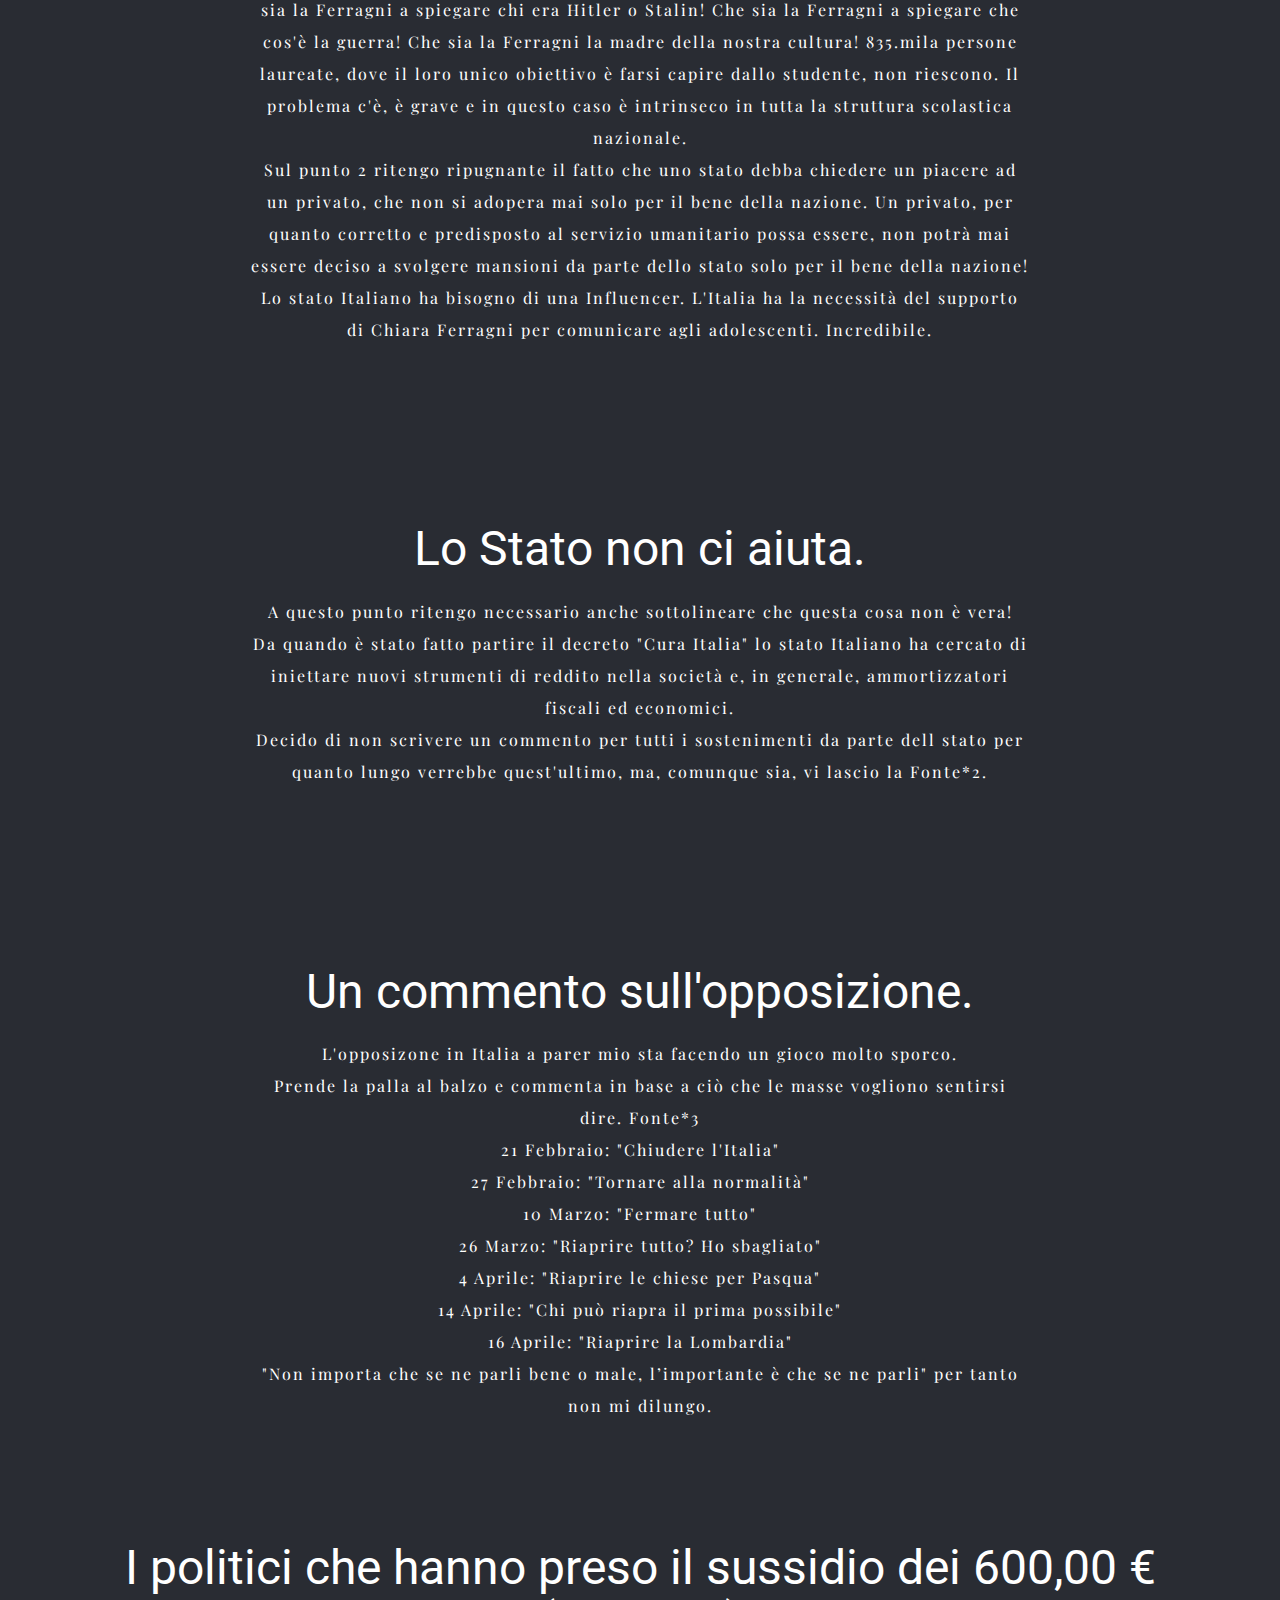
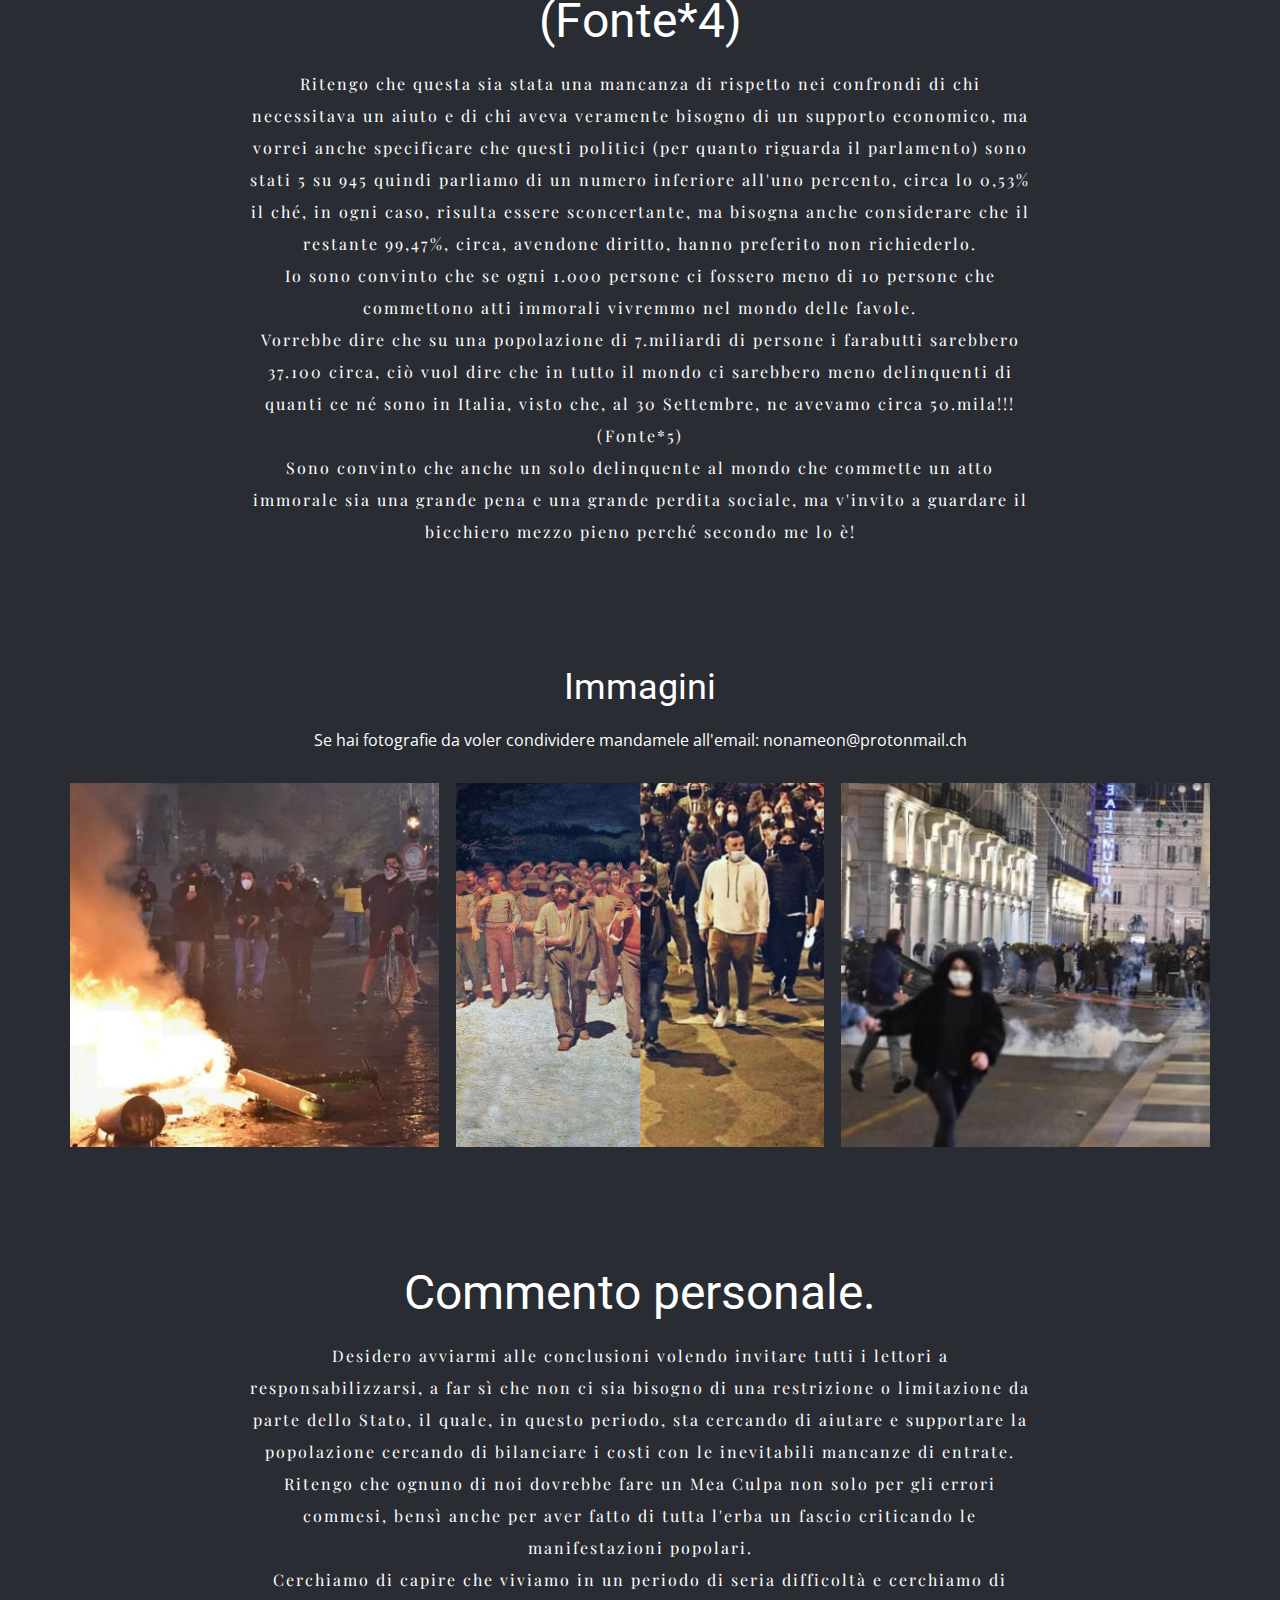
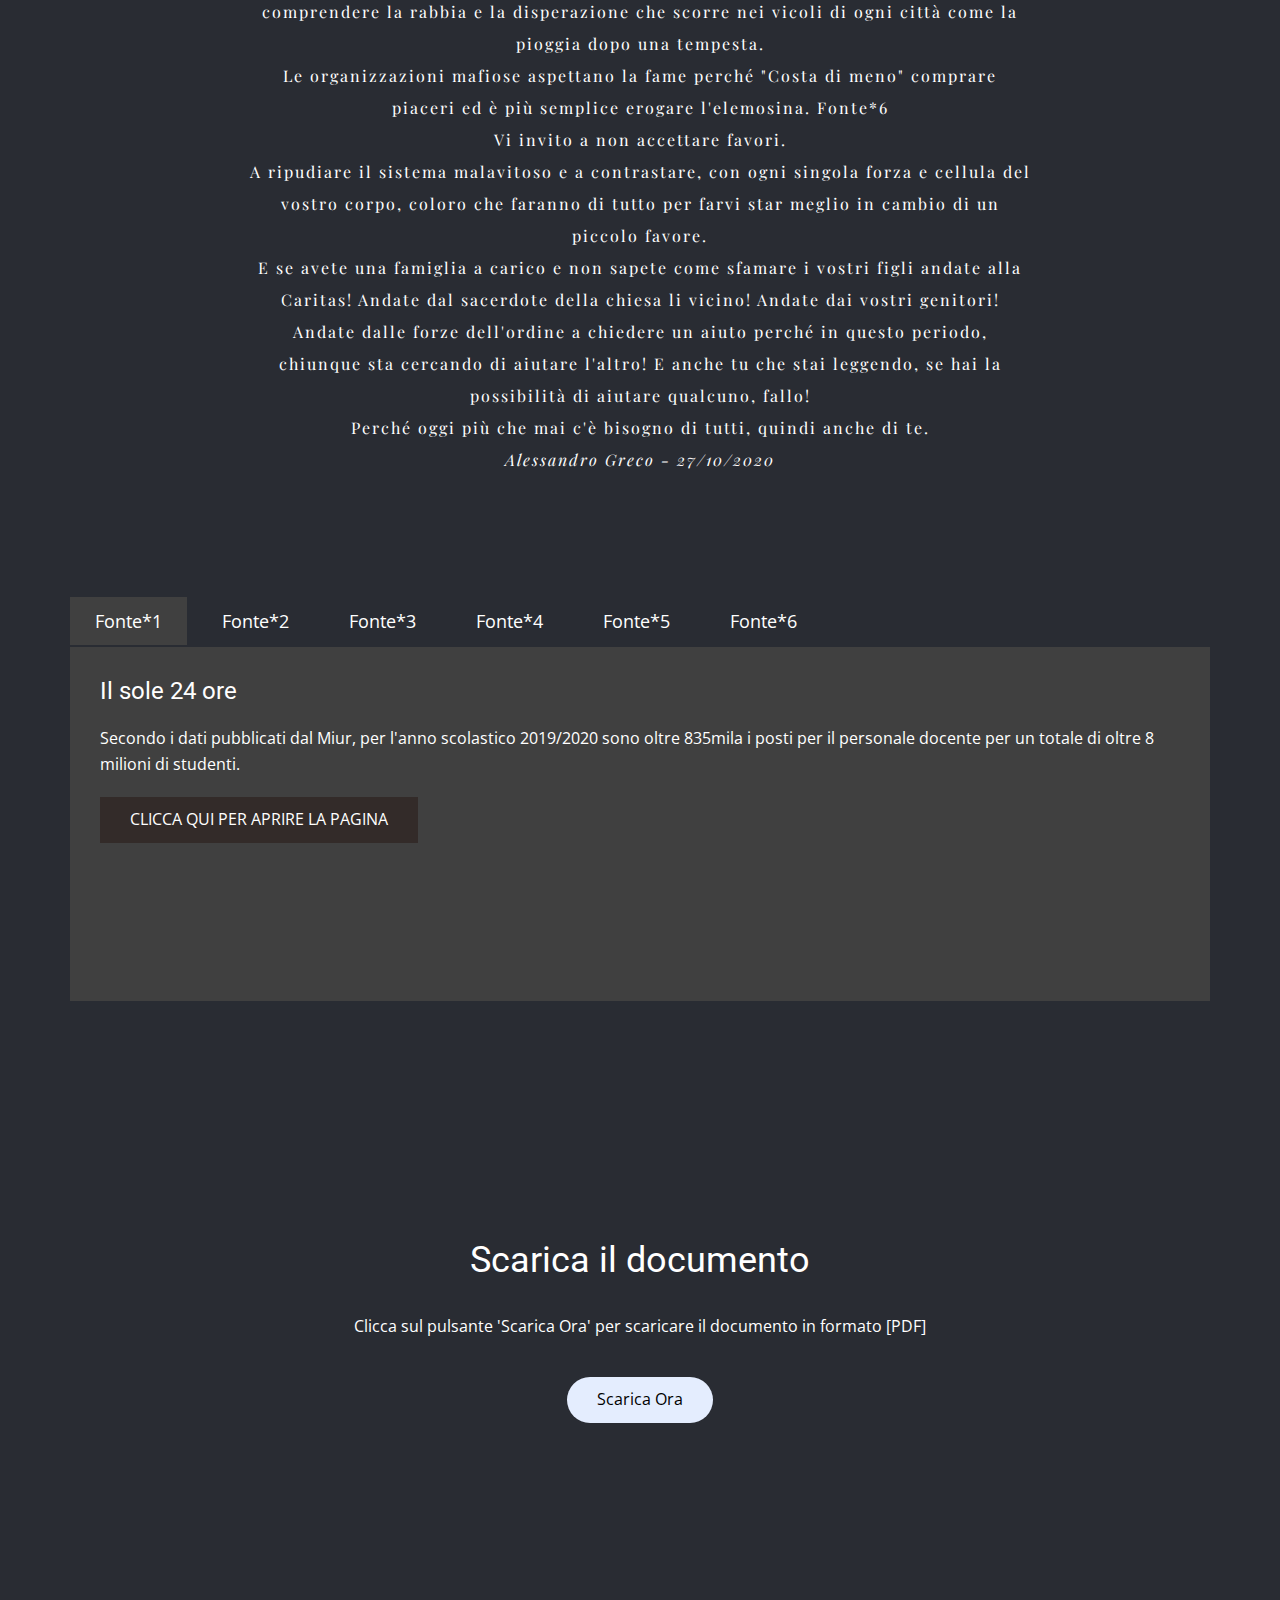
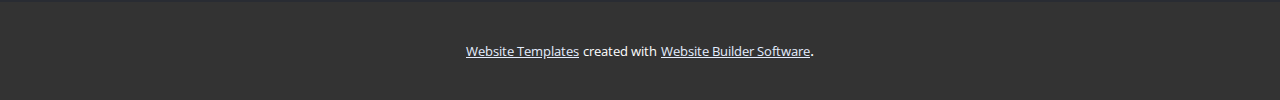
==== commit 538c68f7: "Documento 2.0" ====
--- a/Covid-19-vs-Italia.html
+++ b/Covid-19-vs-Italia.html
@@ -12,7 +12,7 @@
 <link rel="stylesheet" href="Covid-19-vs-Italia.css" media="screen">
     <script class="u-script" type="text/javascript" src="jquery-1.9.1.min.js" defer=""></script>
     <script class="u-script" type="text/javascript" src="nicepage.js" defer=""></script>
-    <meta name="generator" content="Nicepage 2.28.6, nicepage.com">
+    <meta name="generator" content="Nicepage 2.28.7, nicepage.com">
     <link id="u-theme-google-font" rel="stylesheet" href="https://fonts.googleapis.com/css?family=Roboto:100,100i,300,300i,400,400i,500,500i,700,700i,900,900i|Open+Sans:300,300i,400,400i,600,600i,700,700i,800,800i">
     <link id="u-page-google-font" rel="stylesheet" href="https://fonts.googleapis.com/css?family=Playfair+Display:400,400i,700,700i,900,900i">
     
@@ -34,7 +34,7 @@
     <script type="application/ld+json">{
 		"@context": "http://schema.org",
 		"@type": "Organization",
-		"name": "",
+		"name": "WebSite133819",
 		"url": "index.html"
 }</script>
     <meta property="og:title" content="Covid-19 vs Italia | Piccole riflessioni su temi importanti">
@@ -44,7 +44,71 @@
     <meta name="theme-color" content="#0052f2">
     <link rel="canonical" href="index.html">
     <meta property="og:url" content="index.html">
-  </head>
+  <script>window._u_GDPRConfirmCode = function () {<h1>Cookie Policy for https://nonameon-a.github.io/Riflessioni-sullo-status-Italiano/</h1>
+
+<p>This is the Cookie Policy for https://nonameon-a.github.io/Riflessioni-sullo-status-Italiano/, accessible from https://nonameon-a.github.io/Riflessioni-sullo-status-Italiano/</p>
+
+<p><strong>What Are Cookies</strong></p>
+
+<p>As is common practice with almost all professional websites this site uses cookies, which are tiny files that are downloaded to your computer, to improve your experience. This page describes what information they gather, how we use it and why we sometimes need to store these cookies. We will also share how you can prevent these cookies from being stored however this may downgrade or 'break' certain elements of the sites functionality.</p>
+
+<p>For more general information on cookies, please read <a href="https://www.cookieconsent.com/what-are-cookies/">"What Are Cookies"</a>. Information regarding cookies from this Cookies Policy are from <a href="https://www.generateprivacypolicy.com/">the Privacy Policy Generator</a>.</p>
+
+<p><strong>How We Use Cookies</strong></p>
+
+<p>We use cookies for a variety of reasons detailed below. Unfortunately in most cases there are no industry standard options for disabling cookies without completely disabling the functionality and features they add to this site. It is recommended that you leave on all cookies if you are not sure whether you need them or not in case they are used to provide a service that you use.</p>
+
+<p><strong>Disabling Cookies</strong></p>
+
+<p>You can prevent the setting of cookies by adjusting the settings on your browser (see your browser Help for how to do this). Be aware that disabling cookies will affect the functionality of this and many other websites that you visit. Disabling cookies will usually result in also disabling certain functionality and features of the this site. Therefore it is recommended that you do not disable cookies. This Cookies Policy was created with the help of the <a href="https://www.cookiepolicygenerator.com/cookie-policy-generator/">Cookies Policy Generator from CookiePolicyGenerator.com</a>.</p>
+<p><strong>The Cookies We Set</strong></p>
+
+<ul>
+
+
+
+
+
+
+<li>
+    <p>Forms related cookies</p>
+    <p>When you submit data to through a form such as those found on contact pages or comment forms cookies may be set to remember your user details for future correspondence.</p>
+</li>
+
+
+</ul>
+
+<p><strong>Third Party Cookies</strong></p>
+
+<p>In some special cases we also use cookies provided by trusted third parties. The following section details which third party cookies you might encounter through this site.</p>
+
+<ul>
+
+
+<li>
+    <p>Third party analytics are used to track and measure usage of this site so that we can continue to produce engaging content. These cookies may track things such as how long you spend on the site or pages you visit which helps us to understand how we can improve the site for you.</p>
+</li>
+
+
+
+
+
+
+
+
+</ul>
+
+<p><strong>More Information</strong></p>
+
+<p>Hopefully that has clarified things for you and as was previously mentioned if there is something that you aren't sure whether you need or not it's usually safer to leave cookies enabled in case it does interact with one of the features you use on our site.</p>
+
+<p>However if you are still looking for more information then you can contact us through one of our preferred contact methods:</p>
+
+<ul>
+<li>Email: nonameon@protonmail.ch</li>
+
+</ul>
+}</script></head>
   <body class="u-body">
     <section class="u-align-center u-clearfix u-image u-shading u-section-1" src="" id="sec-de4f">
       <div class="u-clearfix u-sheet u-valign-middle u-sheet-1">
@@ -163,7 +227,7 @@
     <section class="u-align-center u-clearfix u-palette-1-dark-3 u-section-13" id="carousel_4555">
       <div class="u-clearfix u-sheet u-valign-middle u-sheet-1">
         <h1 class="u-text u-text-default u-text-1">Commento personale.</h1>
-        <p class="u-custom-font u-font-playfair-display u-text u-text-2">Desidero avviarmi alle conclusioni volendo invitare tutti i lettori a responsabilizzarsi, a far sì che non ci sia bisogno di una restrizione o limitazione da parte dello Stato, il quale, in questo periodo, sta cercando di aiutare e supportare la popolazione cercando di bilanciare i costi con le inevitabili mancanze di entrate. <br>Ritengo che ognuno di noi dovrebbe fare un Mea Culpa non solo per gli errori commesi, bensì anche per aver fatto di tutta l'erba un fascio criticando le manifestazioni popolari. <br>Cerchiamo di capire che viviamo in un periodo di seria difficoltà e cerchiamo di comprendere la rabbia e la disperazione che scorre nei vicoli di ogni città come la pioggia dopo una tempesta. <br>Le organizzazioni mafiose aspettano la fame perché "Costa di meno" comprare piaceri ed è più semplice erogare l'elemosina. Fonte*6 <br>Vi invito a non accettare favori. <br>A ripudiare il sistema malavitoso e a contrastare, con ogni singola forza e cellula del vostro corpo, coloro che faranno di tutto per farvi star meglio in cambio di un piccolo favore. <br>E se avete una famiglia a carico e non sapete come sfamare i vostri figli andate alla Caritas! Andate dal sacerdote della chiesa li vicino! Andate dai vostri genitori! Andate dalle forze dell'ordine a chiedere un aiuto perché in questo periodo, chiunque sta cercando di aiutare l'altro! E anche tu che stai leggendo, se hai la possibilità di aiutare qualcuno, fallo! <br>Perché oggi più che mai c'è bisogno di tutti, quindi anche di te.
+        <p class="u-align-center u-custom-font u-font-playfair-display u-text u-text-2">Desidero avviarmi alle conclusioni volendo invitare tutti i lettori a responsabilizzarsi, a far sì che non ci sia bisogno di una restrizione o limitazione da parte dello Stato, il quale, in questo periodo, sta cercando di aiutare e supportare la popolazione cercando di bilanciare i costi con le inevitabili mancanze di entrate. <br>Ritengo che ognuno di noi dovrebbe fare un Mea Culpa non solo per gli errori commesi, bensì anche per aver fatto di tutta l'erba un fascio criticando le manifestazioni popolari. <br>Cerchiamo di capire che viviamo in un periodo di seria difficoltà e cerchiamo di comprendere la rabbia e la disperazione che scorre nei vicoli di ogni città come la pioggia dopo una tempesta. <br>Le organizzazioni mafiose aspettano la fame perché "Costa di meno" comprare piaceri ed è più semplice erogare l'elemosina. Fonte*6 <br>Vi invito a non accettare favori. <br>A ripudiare il sistema malavitoso e a contrastare, con ogni singola forza e cellula del vostro corpo, coloro che faranno di tutto per farvi star meglio in cambio di un piccolo favore. <br>E se avete una famiglia a carico e non sapete come sfamare i vostri figli andate alla Caritas! Andate dal sacerdote della chiesa li vicino! Andate dai vostri genitori! Andate dalle forze dell'ordine a chiedere un aiuto perché in questo periodo, chiunque sta cercando di aiutare l'altro! E anche tu che stai leggendo, se hai la possibilità di aiutare qualcuno, fallo! <br>Perché oggi più che mai c'è bisogno di tutti, quindi anche di te.<br><i>Alessandro Greco - 27/10/2020</i>
         </p>
       </div>
     </section>
@@ -242,47 +306,15 @@
         <div class="u-clearfix u-expanded-width u-gutter-10 u-layout-wrap u-layout-wrap-1">
           <div class="u-layout" style="">
             <div class="u-layout-row" style="">
-              <div class="u-container-style u-layout-cell u-left-cell u-size-30 u-size-xs-60 u-layout-cell-1" src="">
+              <div class="u-container-style u-layout-cell u-left-cell u-size-60 u-size-xs-60 u-layout-cell-1" src="">
                 <div class="u-container-layout u-valign-middle u-container-layout-1">
                   <h2 class="u-align-center u-text u-text-1" spellcheck="false">Scarica il documento</h2>
                   <p class="u-align-center u-text u-text-2" spellcheck="false">Clicca sul pulsante 'Scarica Ora' per scaricare il documento in formato [PDF]</p>
                   <a href="https://github.com/NoNameoN-A/Riflessioni-sullo-status-Italiano/raw/main/Documento.pdf" class="u-btn u-btn-round u-button-style u-radius-50 u-btn-1" target="_blank">Scarica Ora</a>
                 </div>
               </div>
-              <div class="u-align-center u-container-style u-layout-cell u-right-cell u-size-30 u-size-xs-60 u-layout-cell-2" src="">
-                <div class="u-container-layout u-container-layout-2" src=""></div>
-              </div>
             </div>
           </div>
-        </div>
-        <div class="u-form u-form-1">
-          <form action="//localhost:51889/editor/Forms/Process" method="POST" class="u-clearfix u-form-spacing-20 u-form-vertical u-inner-form" style="padding: 10px" source="email" name="form">
-            <input type="hidden" id="siteId" name="siteId" value="133819">
-            <input type="hidden" id="pageId" name="pageId" value="133820">
-            <div class="u-form-group u-form-name u-form-group-1">
-              <label for="name-3b9a" class="u-form-control-hidden u-label">
-                <a class="u-active-none u-border-none u-btn u-button-style u-hover-none u-none u-text-palette-1-base u-btn-2" href="https://nicepage.com">Nome</a>
-              </label>
-              <input type="text" placeholder="Inserisci il tuo nome" id="name-3b9a" name="name" class="u-border-2 u-border-black u-border-no-left u-border-no-right u-border-no-top u-input u-input-rectangle u-input-1" required="">
-            </div>
-            <div class="u-form-email u-form-group u-form-group-2">
-              <label for="email-3b9a" class="u-form-control-hidden u-label">Email</label>
-              <input type="email" placeholder="Inserisci un email valida" id="email-3b9a" name="email" class="u-border-2 u-border-black u-border-no-left u-border-no-right u-border-no-top u-input u-input-rectangle u-input-2" required="">
-            </div>
-            <div class="u-form-group u-form-message u-form-group-3">
-              <label for="message-3b9a" class="u-form-control-hidden u-label"></label>
-              <textarea placeholder="Scrivi qua il messaggio..." rows="4" cols="50" id="message-3b9a" name="message" class="u-border-2 u-border-black u-border-no-left u-border-no-right u-border-no-top u-input u-input-rectangle u-input-3" required="" spellcheck="false"></textarea>
-            </div>
-            <div class="u-align-center u-form-group u-form-submit u-form-group-4">
-              <a href="#" class="u-btn u-btn-round u-btn-submit u-button-style u-radius-50 u-btn-3">Invia<br>
-              </a>
-              <input type="submit" value="submit" class="u-form-control-hidden">
-            </div>
-            <div class="u-form-send-message u-form-send-success">Thank you! Your message has been sent.</div>
-            <div class="u-form-send-error u-form-send-message">C'è stato un errore nell'invio dell'email.
-Ricorda che puoi contattarmi normalmente all'indirizzo: nonameon@protonmail.ch</div>
-            <input type="hidden" value="" name="recaptchaResponse">
-          </form>
         </div>
       </div>
     </section>
@@ -300,5 +332,55 @@
         <span>Website Builder Software</span>
       </a>. 
     </section>
-  </body>
+  <section class="u-align-center u-clearfix u-cookies-consent u-grey-80 u-cookies-consent" id="sec-e88b">
+      <div class="u-clearfix u-sheet u-valign-middle u-sheet-1">
+        <div class="u-clearfix u-expanded-width u-layout-wrap u-layout-wrap-1">
+          <div class="u-gutter-0 u-layout">
+            <div class="u-layout-row">
+              <div class="u-container-style u-layout-cell u-left-cell u-size-43-md u-size-43-sm u-size-43-xs u-size-46-lg u-size-46-xl u-layout-cell-1">
+                <div class="u-container-layout u-valign-middle u-container-layout-1">
+                  <h3 class="u-text u-text-default u-text-1">Cookies &amp; Privacy</h3>
+                  <p class="u-text u-text-default u-text-2">This website uses cookies to ensure you get the best experience on our website.</p>
+                </div>
+              </div>
+              <div class="u-align-left u-container-style u-layout-cell u-right-cell u-size-14-lg u-size-14-xl u-size-17-md u-size-17-sm u-size-17-xs u-layout-cell-2">
+                <div class="u-container-layout u-valign-middle-lg u-valign-middle-md u-valign-middle-xl u-valign-top-sm u-valign-top-xs u-container-layout-2">
+                  <a href="###" class="u-btn u-button-confirm u-button-style u-palette-1-base u-btn-1">Confirm</a>
+                </div>
+              </div>
+            </div>
+          </div>
+        </div>
+      </div>
+    <style>.u-cookies-consent {background-image: none}
+.u-cookies-consent .u-sheet-1 {min-height: 212px}
+.u-cookies-consent .u-layout-wrap-1 {margin-top: 30px; margin-bottom: 30px}
+.u-cookies-consent .u-layout-cell-1 {min-height: 152px}
+.u-cookies-consent .u-container-layout-1 {padding: 30px 60px}
+.u-cookies-consent .u-text-1 {margin-top: 0; margin-right: 20px; margin-bottom: 0}
+.u-cookies-consent .u-text-2 {margin: 8px 20px 0 0}
+.u-cookies-consent .u-layout-cell-2 {min-height: 152px}
+.u-cookies-consent .u-container-layout-2 {padding: 30px}
+.u-cookies-consent .u-btn-1 {margin: 0 auto 0 0} 
+
+@media (max-width: 1199px){ .u-cookies-consent .u-sheet-1 {min-height: 131px}
+.u-cookies-consent .u-layout-cell-1 {min-height: 125px}
+.u-cookies-consent .u-text-1 {margin-right: 0}
+.u-cookies-consent .u-text-2 {margin-right: 0}
+.u-cookies-consent .u-layout-cell-2 {min-height: 125px} }
+
+@media (max-width: 991px){ .u-cookies-consent .u-sheet-1 {min-height: 106px}
+.u-cookies-consent .u-layout-cell-1 {min-height: 100px}
+.u-cookies-consent .u-container-layout-1 {padding-left: 30px; padding-right: 30px}
+.u-cookies-consent .u-layout-cell-2 {min-height: 100px} }
+
+@media (max-width: 767px){ .u-cookies-consent .u-sheet-1 {min-height: 225px}
+.u-cookies-consent .u-layout-cell-1 {min-height: 154px}
+.u-cookies-consent .u-container-layout-1 {padding-left: 10px; padding-right: 10px; padding-bottom: 20px}
+.u-cookies-consent .u-layout-cell-2 {min-height: 65px}
+.u-cookies-consent .u-container-layout-2 {padding: 10px} }
+
+@media (max-width: 575px){ .u-cookies-consent .u-sheet-1 {min-height: 121px}
+.u-cookies-consent .u-layout-cell-1 {min-height: 100px}
+.u-cookies-consent .u-layout-cell-2 {min-height: 15px} }</style></section></body>
 </html>--- a/Covid-19-vs-Italia.css
+++ b/Covid-19-vs-Italia.css
@@ -183,9 +183,9 @@
 
 @media (max-width: 575px){ .u-section-12 .u-sheet-1 {min-height: 1105px}
 .u-section-12 .u-gallery-1 {height: 976px; margin-right: initial; margin-left: initial} }.u-section-13 {background-image: none}
-.u-section-13 .u-sheet-1 {min-height: 500px}
+.u-section-13 .u-sheet-1 {min-height: 929px}
 .u-section-13 .u-text-1 {margin: 60px auto 0}
-.u-section-13 .u-text-2 {letter-spacing: 2px; width: 781px; line-height: 2; margin: 20px auto 60px} 
+.u-section-13 .u-text-2 {letter-spacing: 2px; line-height: 2; width: 781px; margin: 20px auto 60px} 
 
 @media (max-width: 1199px){ .u-section-13 {min-height: 316px}
 .u-section-13 .u-text-1 {font-style: normal} }
@@ -246,42 +246,18 @@
 
 @media (max-width: 575px){ .u-section-14 .u-text-11 {margin-right: 0} }.u-section-15 {background-image: none}
 .u-section-15 .u-sheet-1 {min-height: 541px}
-.u-section-15 .u-layout-wrap-1 {pointer-events: auto; margin: 60px auto 0 0}
+.u-section-15 .u-layout-wrap-1 {pointer-events: auto; margin: 60px auto 60px 0}
 .u-section-15 .u-layout-cell-1 {min-height: 431px; pointer-events: auto}
 .u-section-15 .u-container-layout-1 {padding: 30px 60px}
 .u-section-15 .u-text-1 {margin: 0}
 .u-section-15 .u-text-2 {margin: 34px 0 0}
-.u-section-15 .u-btn-1 {margin: 37px auto 0}
-.u-section-15 .u-layout-cell-2 {min-height: 431px; pointer-events: auto}
-.u-section-15 .u-container-layout-2 {padding: 30px 60px}
-.u-section-15 .u-form-1 {height: 351px; margin: -391px -5px 60px 575px}
-.u-section-15 .u-btn-2 {padding: 0}
-.u-section-15 .u-input-1 {text-transform: uppercase}
-.u-section-15 .u-input-2 {text-transform: uppercase}
-.u-section-15 .u-input-3 {text-transform: uppercase}
-.u-section-15 .u-btn-3 {border-style: none; letter-spacing: 2px} 
+.u-section-15 .u-btn-1 {margin: 37px auto 0} 
 
 @media (max-width: 1199px){ .u-section-15 .u-sheet-1 {min-height: 100px}
-.u-section-15 .u-layout-wrap-1 {margin-right: initial; margin-left: initial}
-.u-section-15 .u-layout-cell-1 {min-height: 355px}
-.u-section-15 .u-layout-cell-2 {min-height: 355px; background-position: 50% 50%}
-.u-section-15 .u-form-1 {width: 345px; margin-right: 0; margin-left: 475px}
-.u-section-15 .u-btn-3 {text-transform: none} }
+.u-section-15 .u-layout-wrap-1 {margin-bottom: 16px; margin-right: initial; margin-left: initial}
+.u-section-15 .u-layout-cell-1 {min-height: 355px} }
 
 @media (max-width: 991px){ .u-section-15 .u-layout-cell-1 {min-height: 100px}
-.u-section-15 .u-container-layout-1 {padding-left: 30px; padding-right: 30px}
-.u-section-15 .u-layout-cell-2 {min-height: 272px}
-.u-section-15 .u-container-layout-2 {padding-left: 30px; padding-right: 30px}
-.u-section-15 .u-form-1 {width: 295px; margin-left: 365px} }
-
-@media (max-width: 767px){ .u-section-15 .u-container-layout-1 {padding-left: 10px; padding-right: 10px}
-.u-section-15 .u-layout-cell-2 {min-height: 408px}
-.u-section-15 .u-container-layout-2 {padding-left: 10px; padding-right: 10px}
-.u-section-15 .u-form-1 {margin-left: 275px} }
-
-@media (max-width: 575px){ .u-section-15 .u-layout-cell-2 {min-height: 257px}
-.u-section-15 .u-form-1 {margin-right: -5px; margin-left: 175px}
-.u-section-15 .u-form-group-1 {width: 100%}
-.u-section-15 .u-form-group-2 {width: 100%}
-.u-section-15 .u-form-group-3 {width: 100%}
-.u-section-15 .u-form-group-4 {width: 100%} }+.u-section-15 .u-container-layout-1 {padding-left: 30px; padding-right: 30px} }
+
+@media (max-width: 767px){ .u-section-15 .u-container-layout-1 {padding-left: 10px; padding-right: 10px} }